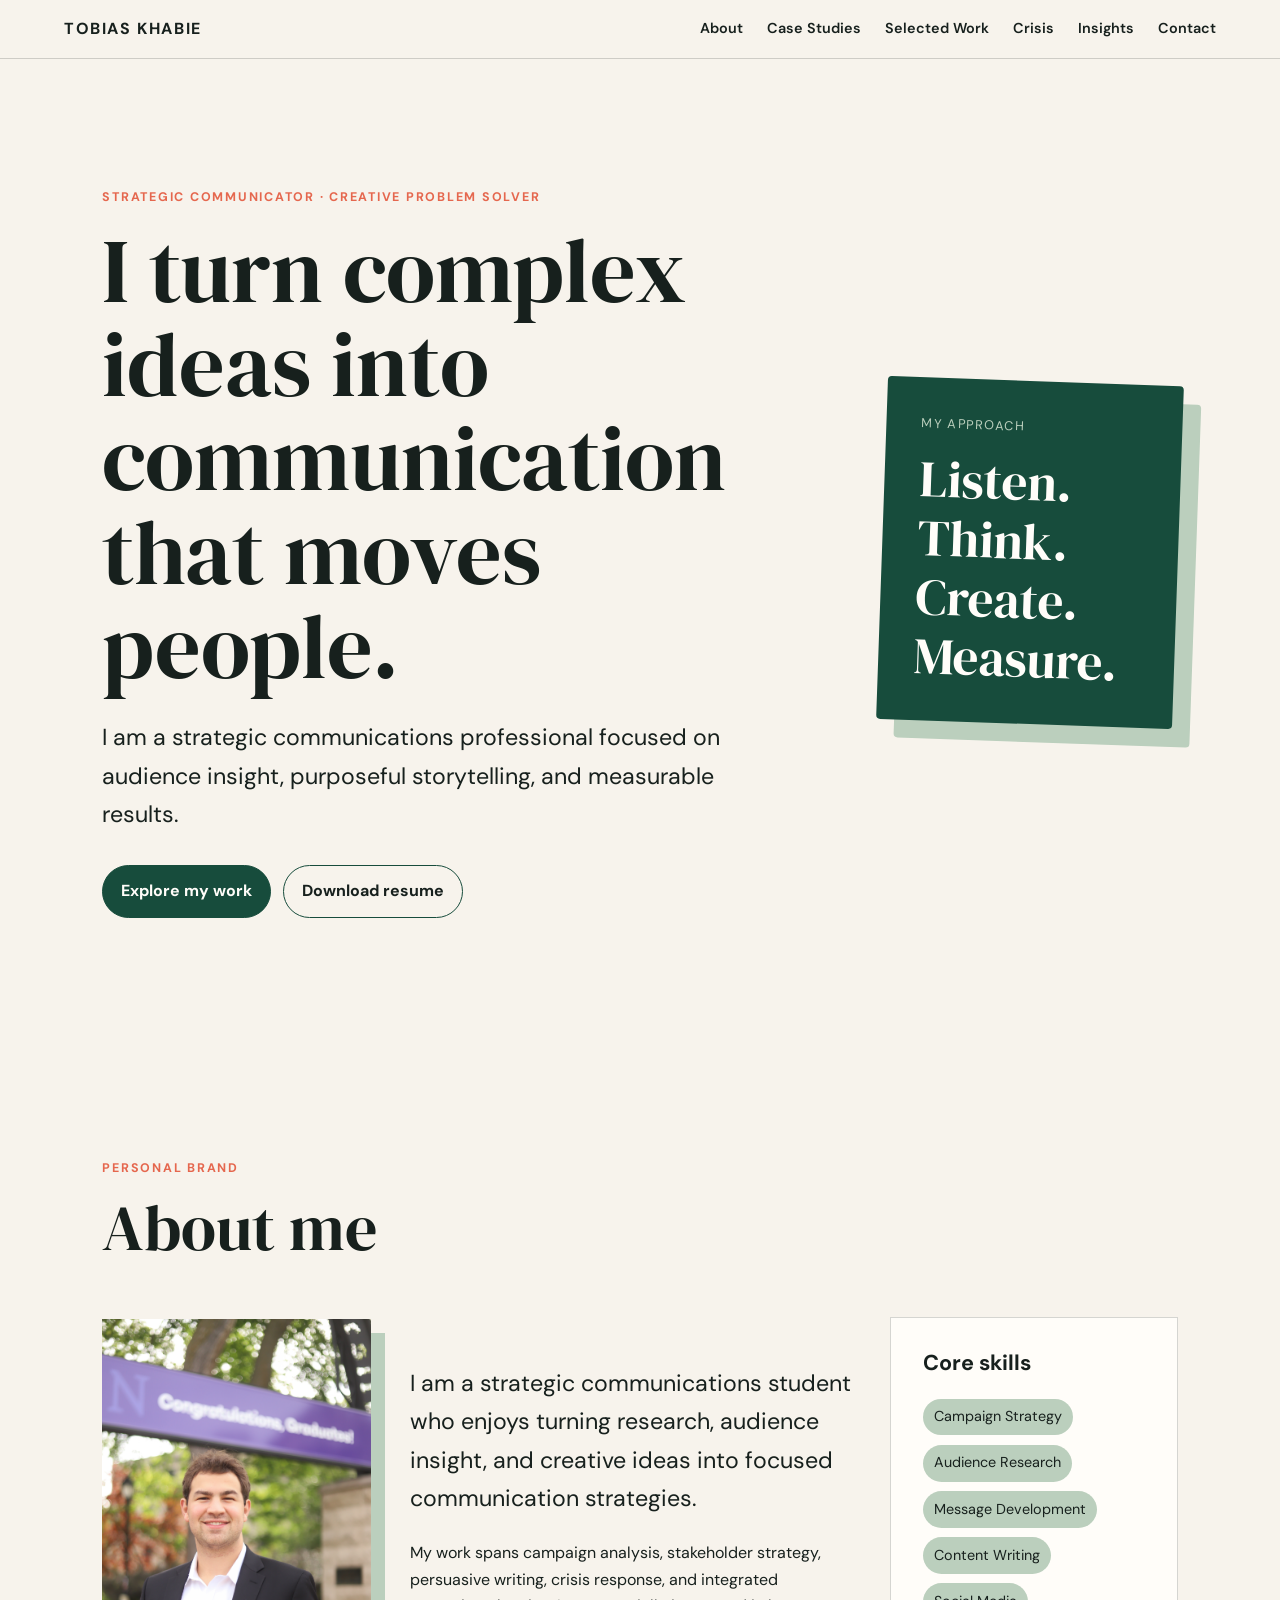
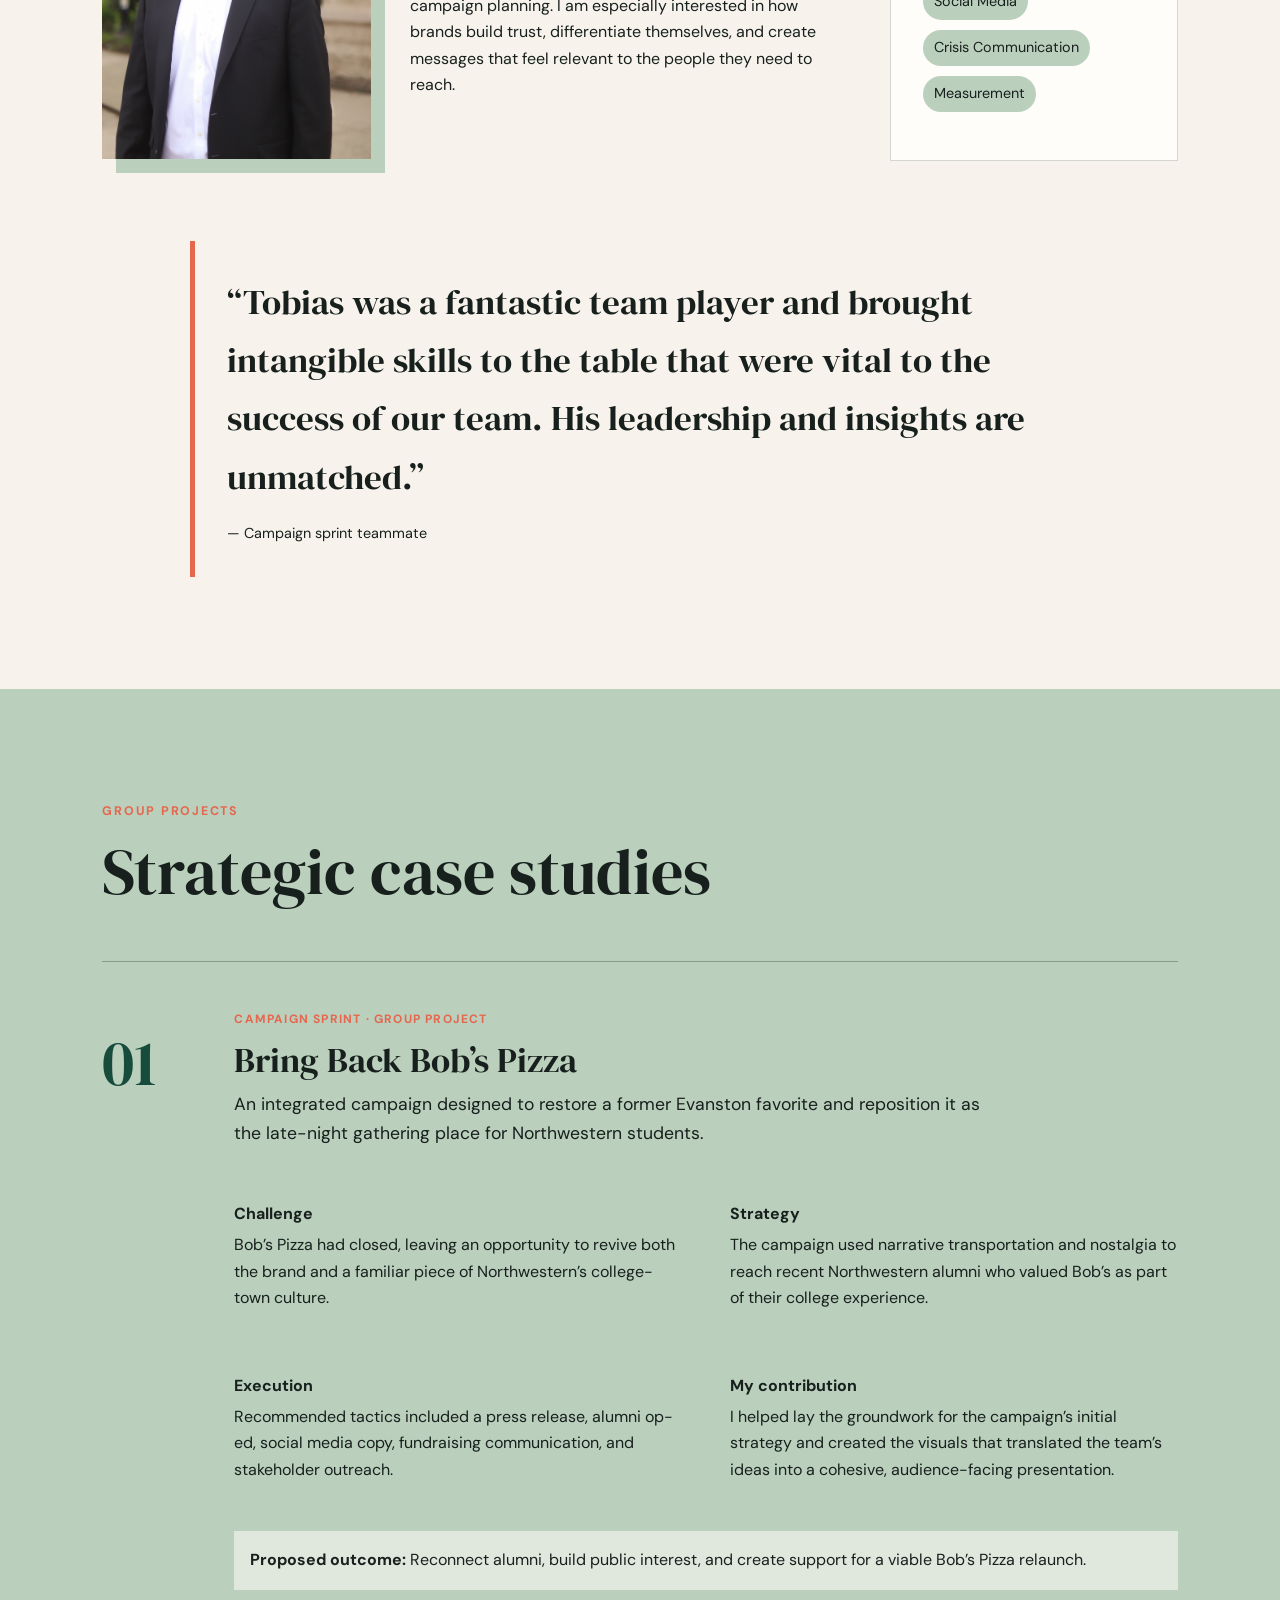
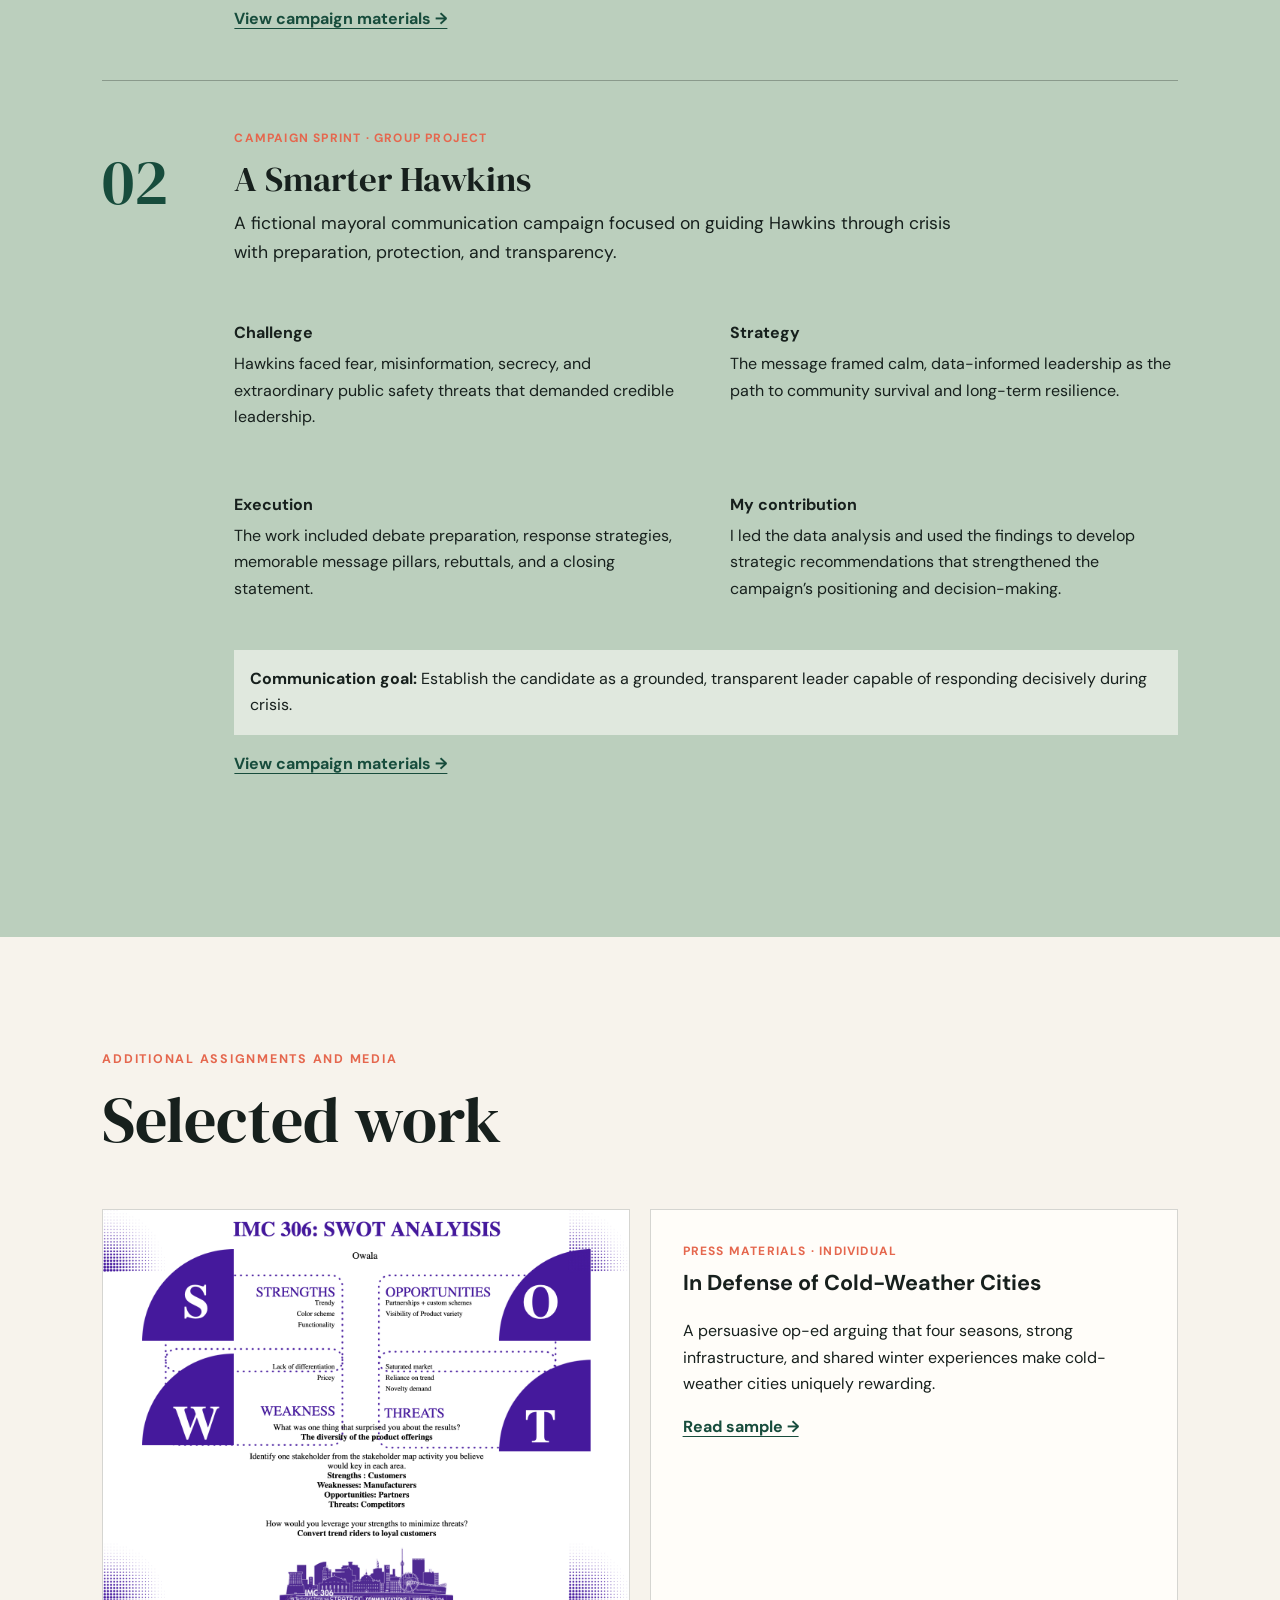
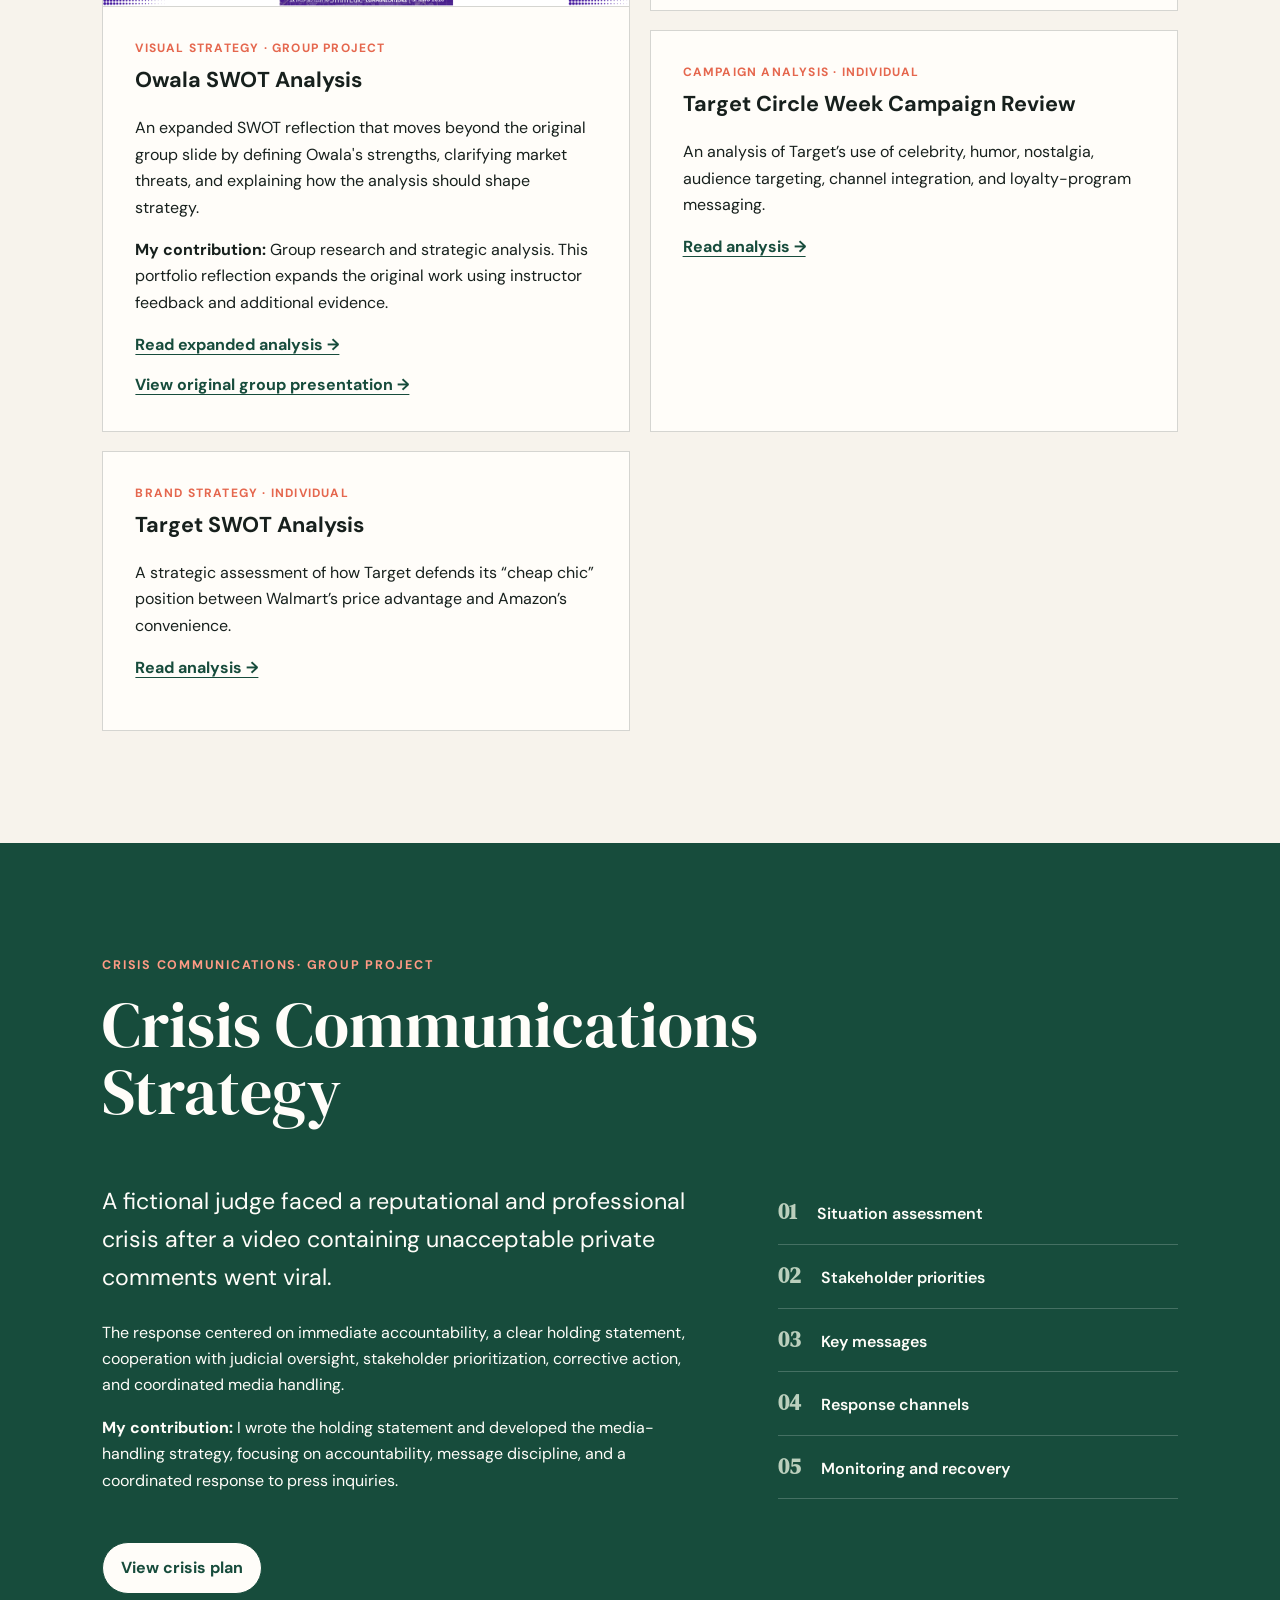
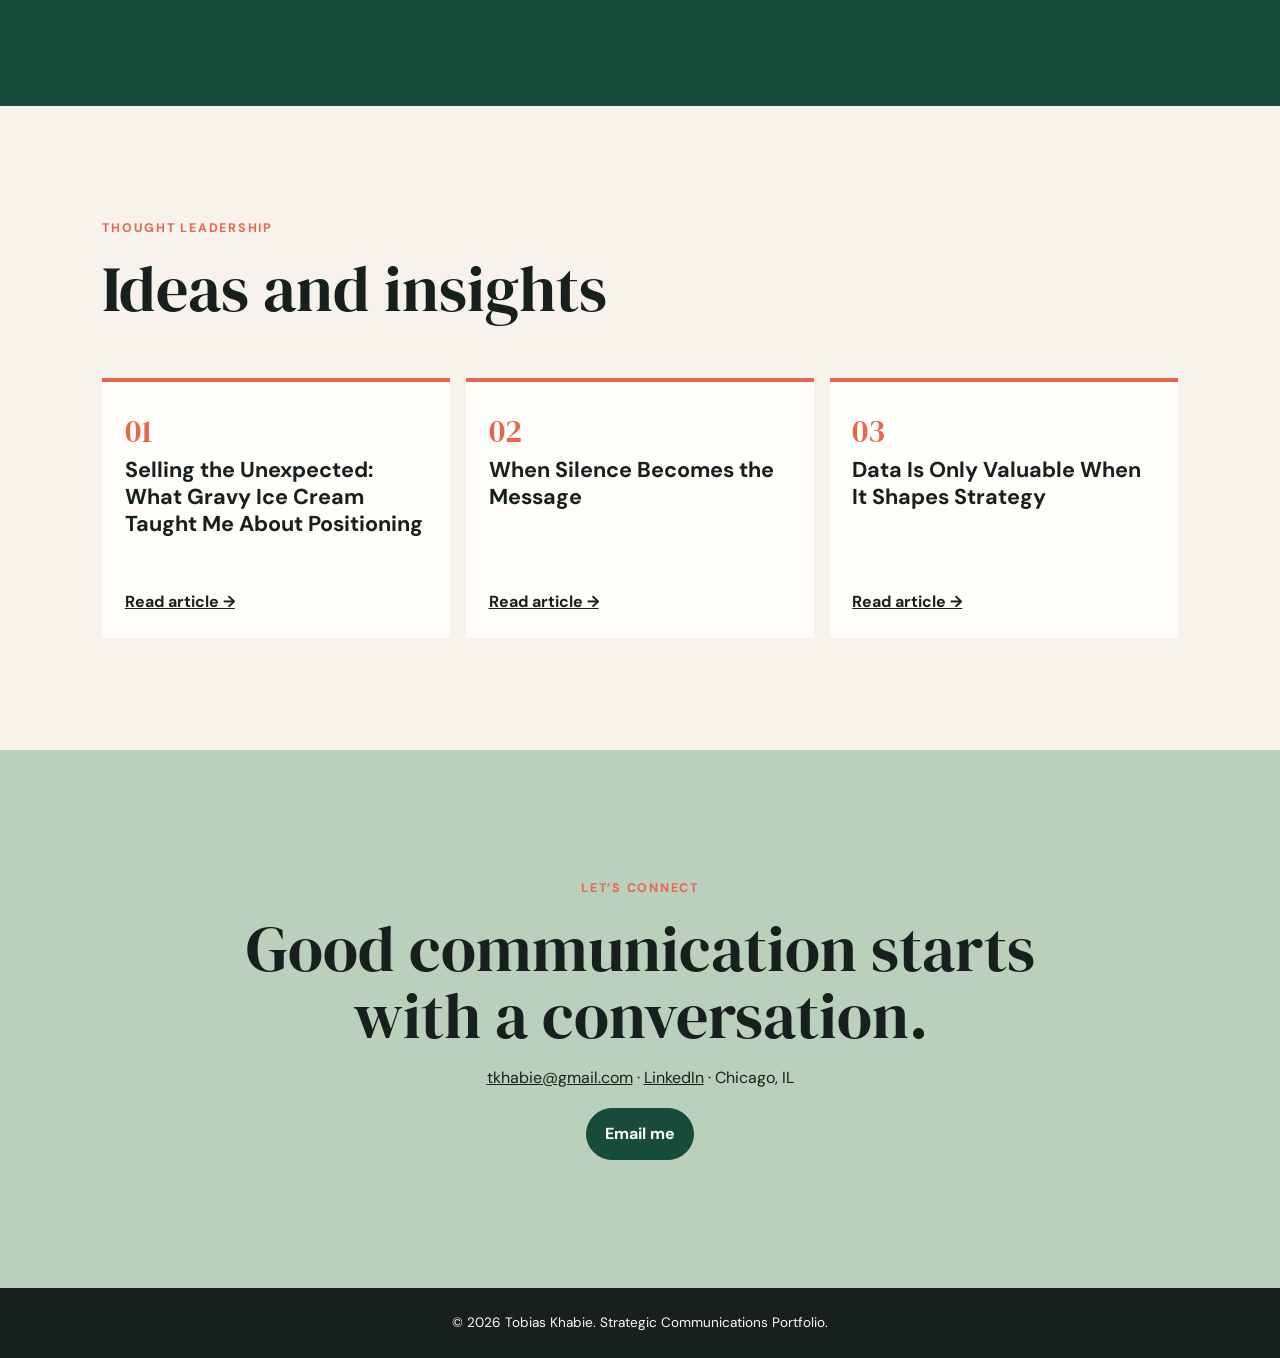
==== index.html @ 220dcc31 "Update index.html" ====
<!doctype html>
<html lang="en">
  <head>
    <meta charset="UTF-8" />
    <meta name="viewport" content="width=device-width, initial-scale=1.0" />
    <meta
      name="description"
      content="Strategic communications portfolio featuring campaign strategy, writing, digital content, and crisis communication work."
    />
    <title>Tobias Khabie | Strategic Communications Portfolio</title>
    <link rel="preconnect" href="https://fonts.googleapis.com" />
    <link rel="preconnect" href="https://fonts.gstatic.com" crossorigin />
    <link
      href="https://fonts.googleapis.com/css2?family=DM+Sans:wght@400;500;600;700&family=DM+Serif+Display&display=swap"
      rel="stylesheet"
    />
    <link rel="stylesheet" href="styles.css" />
    <script src="script.js" defer></script>
  </head>
  <body>
    <header class="site-header">
      <a class="brand" href="#home">TOBIAS KHABIE</a>
      <button class="menu-button" type="button" aria-expanded="false" aria-controls="site-nav">
        Menu
      </button>
      <nav id="site-nav" aria-label="Main navigation">
        <a href="#about">About</a>
        <a href="#case-studies">Case Studies</a>
        <a href="#work">Selected Work</a>
        <a href="#crisis">Crisis</a>
        <a href="#blog">Insights</a>
        <a href="#contact">Contact</a>
      </nav>
    </header>

    <main>
      <section class="hero" id="home">
        <div class="hero-copy">
          <p class="eyebrow">Strategic communicator · Creative problem solver</p>
          <h1>I turn complex ideas into communication that moves people.</h1>
          <p class="hero-intro">
            I am a strategic communications professional focused on audience insight,
            purposeful storytelling, and measurable results.
          </p>
          <div class="button-row">
            <a class="button primary" href="#case-studies">Explore my work</a>
            <a class="button secondary" href="assets/tobias-khabie-resume.pdf" download>Download resume</a>
          </div>
        </div>
        <aside class="hero-card">
          <span>My approach</span>
          <strong>Listen.</strong>
          <strong>Think.</strong>
          <strong>Create.</strong>
          <strong>Measure.</strong>
        </aside>
      </section>

      <section class="section" id="about">
        <div class="section-heading">
          <p class="eyebrow">Personal brand</p>
          <h2>About me</h2>
        </div>
        <div class="about-grid">
          <figure class="headshot-frame">
            <img
              src="assets/tobias-khabie-headshot.jpg"
              alt="Tobias Khabie standing outside Northwestern University's School of Communication"
            />
          </figure>
          <div>
            <p class="lead">
              I am a strategic communications student who enjoys turning research,
              audience insight, and creative ideas into focused communication strategies.
            </p>
            <p>
              My work spans campaign analysis, stakeholder strategy, persuasive writing,
              crisis response, and integrated campaign planning. I am especially interested
              in how brands build trust, differentiate themselves, and create messages that
              feel relevant to the people they need to reach.
            </p>
          </div>
          <div class="skills-panel">
            <h3>Core skills</h3>
            <ul class="tag-list">
              <li>Campaign Strategy</li>
              <li>Audience Research</li>
              <li>Message Development</li>
              <li>Content Writing</li>
              <li>Social Media</li>
              <li>Crisis Communication</li>
              <li>Measurement</li>
            </ul>
          </div>
        </div>
        <blockquote>
          “Tobias was a fantastic team player and brought intangible skills to the
          table that were vital to the success of our team. His leadership and insights
          are unmatched.”
          <cite>— Campaign sprint teammate</cite>
        </blockquote>
      </section>

      <section class="section tinted" id="case-studies">
        <div class="section-heading">
          <p class="eyebrow">Group projects</p>
          <h2>Strategic case studies</h2>
        </div>

        <article class="case-study">
          <div class="case-number">01</div>
          <div class="case-content">
            <p class="project-type">Campaign Sprint · Group Project</p>
            <h3>Bring Back Bob’s Pizza</h3>
            <p class="case-summary">
              An integrated campaign designed to restore a former Evanston favorite and
              reposition it as the late-night gathering place for Northwestern students.
            </p>
            <div class="case-details">
              <div>
                <h4>Challenge</h4>
                <p>
                  Bob’s Pizza had closed, leaving an opportunity to revive both the brand
                  and a familiar piece of Northwestern’s college-town culture.
                </p>
              </div>
              <div>
                <h4>Strategy</h4>
                <p>
                  The campaign used narrative transportation and nostalgia to reach recent
                  Northwestern alumni who valued Bob’s as part of their college experience.
                </p>
              </div>
              <div>
                <h4>Execution</h4>
                <p>
                  Recommended tactics included a press release, alumni op-ed, social media
                  copy, fundraising communication, and stakeholder outreach.
                </p>
              </div>
              <div>
                <h4>My contribution</h4>
                <p>
                  I helped lay the groundwork for the campaign’s initial strategy and
                  created the visuals that translated the team’s ideas into a cohesive,
                  audience-facing presentation.
                </p>
              </div>
            </div>
            <p class="result">
              <strong>Proposed outcome:</strong> Reconnect alumni, build public interest,
              and create support for a viable Bob’s Pizza relaunch.
            </p>
            <a
              class="text-link"
              href="https://docs.google.com/document/d/1nJ1OJMXZrH3ee_PIRa-mO3sj7bLplaxVaOzxPNfF1zM/edit?tab=t.v55f44fdj8ny"
              target="_blank"
              rel="noreferrer"
            >View campaign materials →</a>
          </div>
        </article>

        <article class="case-study">
          <div class="case-number">02</div>
          <div class="case-content">
            <p class="project-type">Campaign Sprint · Group Project</p>
            <h3>A Smarter Hawkins</h3>
            <p class="case-summary">
              A fictional mayoral communication campaign focused on guiding Hawkins through
              crisis with preparation, protection, and transparency.
            </p>
            <div class="case-details">
              <div>
                <h4>Challenge</h4>
                <p>
                  Hawkins faced fear, misinformation, secrecy, and extraordinary public
                  safety threats that demanded credible leadership.
                </p>
              </div>
              <div>
                <h4>Strategy</h4>
                <p>
                  The message framed calm, data-informed leadership as the path to community
                  survival and long-term resilience.
                </p>
              </div>
              <div>
                <h4>Execution</h4>
                <p>
                  The work included debate preparation, response strategies, memorable
                  message pillars, rebuttals, and a closing statement.
                </p>
              </div>
              <div>
                <h4>My contribution</h4>
                <p>
                  I led the data analysis and used the findings to develop strategic
                  recommendations that strengthened the campaign’s positioning and
                  decision-making.
                </p>
              </div>
            </div>
            <p class="result">
              <strong>Communication goal:</strong> Establish the candidate as a grounded,
              transparent leader capable of responding decisively during crisis.
            </p>
            <a
              class="text-link"
              href="https://docs.google.com/document/d/1nJ1OJMXZrH3ee_PIRa-mO3sj7bLplaxVaOzxPNfF1zM/edit?tab=t.gznqoky49chk"
              target="_blank"
              rel="noreferrer"
            >View campaign materials →</a>
          </div>
        </article>
      </section>

      <section class="section" id="work">
        <div class="section-heading">
          <p class="eyebrow">Additional assignments and media</p>
          <h2>Selected work</h2>
        </div>
        <div class="work-grid">
          <article class="work-card featured">
            <img
              class="work-thumbnail"
              src="assets/owala-swot-thumbnail.png"
              alt="Owala SWOT analysis presentation"
            />
            <p class="project-type">Visual Strategy · Group Project</p>
            <h3>Owala SWOT Analysis</h3>
            <p>
              An expanded SWOT reflection that moves beyond the original group slide
              by defining Owala's strengths, clarifying market threats, and explaining
              how the analysis should shape strategy.
            </p>
            <p>
              <strong>My contribution:</strong> Group research and strategic analysis.
              This portfolio reflection expands the original work using instructor
              feedback and additional evidence.
            </p>
            <div class="link-stack">
              <a class="text-link" href="owala-swot-analysis.html">Read expanded analysis →</a>
              <a
                class="text-link"
                href="https://drive.google.com/file/d/1k1iUE9fhqlxBTCt_l2L6ACM_UmBl5rKR"
                target="_blank"
                rel="noreferrer"
              >View original group presentation →</a>
            </div>
          </article>
          <article class="work-card">
            <p class="project-type">Press Materials · Individual</p>
            <h3>In Defense of Cold-Weather Cities</h3>
            <p>
              A persuasive op-ed arguing that four seasons, strong infrastructure, and
              shared winter experiences make cold-weather cities uniquely rewarding.
            </p>
            <a
              class="text-link"
              href="https://docs.google.com/document/d/1_tsEVmQL2oZdmQvsihlC_3XQb2NaqNeYY2V38mHwoKg"
              target="_blank"
              rel="noreferrer"
            >Read sample →</a>
          </article>
          <article class="work-card">
            <p class="project-type">Campaign Analysis · Individual</p>
            <h3>Target Circle Week Campaign Review</h3>
            <p>
              An analysis of Target’s use of celebrity, humor, nostalgia, audience
              targeting, channel integration, and loyalty-program messaging.
            </p>
            <a
              class="text-link"
              href="https://drive.google.com/file/d/1GG03SQ9pDxmPl9JiYq9-AOBkxso2JFhP"
              target="_blank"
              rel="noreferrer"
            >Read analysis →</a>
          </article>
          <article class="work-card">
            <p class="project-type">Brand Strategy · Individual</p>
            <h3>Target SWOT Analysis</h3>
            <p>
              A strategic assessment of how Target defends its “cheap chic” position
              between Walmart’s price advantage and Amazon’s convenience.
            </p>
            <a
              class="text-link"
              href="https://docs.google.com/document/d/116eTCclxVBXUDWlA-vKalaASDbOURfObb7DlxupZi_g"
              target="_blank"
              rel="noreferrer"
            >Read analysis →</a>
          </article>
        </div>
      </section>

      <section class="section dark" id="crisis">
        <div class="section-heading">
          <p class="eyebrow">Crisis Communications· Group Project</p>
          <h2>Crisis Communications Strategy</h2>
        </div>
        <div class="crisis-grid">
          <div>
            <p class="lead">
              A fictional judge faced a reputational and professional crisis after a video
              containing unacceptable private comments went viral.
            </p>
            <p>
              The response centered on immediate accountability, a clear holding statement,
              cooperation with judicial oversight, stakeholder prioritization, corrective
              action, and coordinated media handling.
            </p>
            <p>
              <strong>My contribution:</strong> I wrote the holding statement and
              developed the media-handling strategy, focusing on accountability,
              message discipline, and a coordinated response to press inquiries.
            </p>
          </div>
          <ol>
            <li><span>01</span> Situation assessment</li>
            <li><span>02</span> Stakeholder priorities</li>
            <li><span>03</span> Key messages</li>
            <li><span>04</span> Response channels</li>
            <li><span>05</span> Monitoring and recovery</li>
          </ol>
        </div>
        <a
          class="button light"
          href="https://docs.google.com/document/d/1nJ1OJMXZrH3ee_PIRa-mO3sj7bLplaxVaOzxPNfF1zM/edit?tab=t.0"
          target="_blank"
          rel="noreferrer"
        >View crisis plan</a>
      </section>

      <section class="section" id="blog">
        <div class="section-heading">
          <p class="eyebrow">Thought leadership</p>
          <h2>Ideas and insights</h2>
        </div>
        <div class="blog-grid">
          <article>
            <span>01</span>
            <h3>Selling the Unexpected: What Gravy Ice Cream Taught Me About Positioning</h3>
            <a href="unconventional-products.html">Read article →</a>
          </article>
          <article>
            <span>02</span>
            <h3>When Silence Becomes the Message</h3>
            <a href="canvas-crisis-communication.html">Read article →</a>
          </article>
          <article>
            <span>03</span>
            <h3>Data Is Only Valuable When It Shapes Strategy</h3>
            <a href="data-shapes-strategy.html">Read article →</a>
          </article>
        </div>
      </section>

      <section class="contact" id="contact">
        <p class="eyebrow">Let’s connect</p>
        <h2>Good communication starts with a conversation.</h2>
        <p>
          <a href="mailto:tkhabie@gmail.com">tkhabie@gmail.com</a> ·
          <a
            href="https://www.linkedin.com/in/tobias-khabie/"
            target="_blank"
            rel="noreferrer"
          >LinkedIn</a> · Chicago, IL
        </p>
        <a class="button primary" href="mailto:tkhabie@gmail.com">Email me</a>
      </section>
    </main>

    <footer>
      <p>© <span id="year"></span> Tobias Khabie. Strategic Communications Portfolio.</p>
    </footer>
  </body>
</html>
---- styles.css ----
:root {
  --ink: #17201d;
  --paper: #f7f3ec;
  --white: #fffdf9;
  --sage: #bbcfbd;
  --green: #174c3c;
  --coral: #e5674e;
  --line: rgba(23, 32, 29, 0.18);
  --serif: "DM Serif Display", Georgia, serif;
  --sans: "DM Sans", Arial, sans-serif;
}

* {
  box-sizing: border-box;
}

html {
  scroll-behavior: smooth;
}

body {
  margin: 0;
  color: var(--ink);
  background: var(--paper);
  font-family: var(--sans);
  line-height: 1.65;
}

a {
  color: inherit;
}

.site-header {
  position: sticky;
  z-index: 20;
  top: 0;
  display: flex;
  align-items: center;
  justify-content: space-between;
  padding: 1rem 5vw;
  border-bottom: 1px solid var(--line);
  background: rgba(247, 243, 236, 0.94);
  backdrop-filter: blur(12px);
}

.brand {
  font-weight: 700;
  letter-spacing: 0.1em;
  text-decoration: none;
}

nav {
  display: flex;
  gap: 1.5rem;
}

nav a {
  font-size: 0.9rem;
  font-weight: 600;
  text-decoration: none;
}

nav a:hover,
nav a:focus {
  color: var(--coral);
}

.menu-button {
  display: none;
}

.hero {
  min-height: 82vh;
  display: grid;
  grid-template-columns: minmax(0, 1.4fr) minmax(220px, 0.6fr);
  align-items: center;
  gap: 7vw;
  padding: 8rem 8vw;
}

.eyebrow {
  margin: 0 0 1rem;
  color: var(--coral);
  font-size: 0.78rem;
  font-weight: 700;
  letter-spacing: 0.14em;
  text-transform: uppercase;
}

h1,
h2,
h3,
p {
  margin-top: 0;
}

h1,
h2 {
  font-family: var(--serif);
  font-weight: 400;
  line-height: 1.05;
}

h1 {
  max-width: 900px;
  margin-bottom: 1.5rem;
  font-size: clamp(3.2rem, 7vw, 7rem);
}

h2 {
  margin-bottom: 1rem;
  font-size: clamp(2.6rem, 5vw, 5rem);
}

h3 {
  font-size: 1.35rem;
  line-height: 1.25;
}

.hero-intro,
.lead {
  max-width: 750px;
  font-size: clamp(1.15rem, 2vw, 1.45rem);
}

.button-row {
  display: flex;
  flex-wrap: wrap;
  gap: 0.8rem;
  margin-top: 2rem;
}

.button {
  display: inline-block;
  padding: 0.75rem 1.1rem;
  border: 1px solid var(--green);
  border-radius: 100px;
  font-weight: 700;
  text-decoration: none;
}

.button.primary {
  color: var(--white);
  background: var(--green);
}

.button.secondary:hover,
.button.light {
  color: var(--green);
  background: var(--white);
}

.hero-card {
  padding: 2.2rem;
  transform: rotate(2deg);
  border-radius: 0.25rem;
  color: var(--white);
  background: var(--green);
  box-shadow: 18px 18px 0 var(--sage);
}

.hero-card span,
.hero-card strong {
  display: block;
}

.hero-card span {
  margin-bottom: 1rem;
  color: var(--sage);
  font-size: 0.8rem;
  letter-spacing: 0.12em;
  text-transform: uppercase;
}

.hero-card strong {
  font-family: var(--serif);
  font-size: clamp(2rem, 4vw, 3.5rem);
  font-weight: 400;
  line-height: 1.15;
}

.section {
  padding: 7rem 8vw;
}

.section-heading {
  max-width: 760px;
  margin-bottom: 3.5rem;
}

.about-grid,
.crisis-grid {
  display: grid;
  grid-template-columns: 1.2fr 0.8fr;
  gap: 6vw;
}

.about-grid {
  grid-template-columns: minmax(220px, 0.7fr) minmax(0, 1.15fr) minmax(220px, 0.75fr);
  align-items: center;
  gap: 3vw;
}

.headshot-frame {
  height: 440px;
  margin: 0;
  overflow: hidden;
  box-shadow: 14px 14px 0 var(--sage);
}

.headshot-frame img {
  width: 100%;
  height: 100%;
  display: block;
  object-fit: cover;
  object-position: center 34%;
}

.skills-panel {
  padding: 2rem;
  border: 1px solid var(--line);
  background: var(--white);
}

.tag-list {
  display: flex;
  flex-wrap: wrap;
  gap: 0.6rem;
  padding: 0;
  list-style: none;
}

.tag-list li {
  padding: 0.4rem 0.7rem;
  border-radius: 100px;
  background: var(--sage);
  font-size: 0.9rem;
}

blockquote {
  max-width: 900px;
  margin: 5rem auto 0;
  padding: 2rem 0 2rem 2rem;
  border-left: 5px solid var(--coral);
  font-family: var(--serif);
  font-size: clamp(1.5rem, 3vw, 2.2rem);
}

blockquote cite {
  display: block;
  margin-top: 1rem;
  font-family: var(--sans);
  font-size: 0.9rem;
  font-style: normal;
}

.tinted {
  background: var(--sage);
}

.case-study {
  display: grid;
  grid-template-columns: 100px 1fr;
  gap: 2rem;
  padding: 3rem 0;
  border-top: 1px solid rgba(23, 32, 29, 0.3);
}

.case-number {
  color: var(--green);
  font-family: var(--serif);
  font-size: 4rem;
}

.project-type {
  margin-bottom: 0.5rem;
  color: var(--coral);
  font-size: 0.75rem;
  font-weight: 700;
  letter-spacing: 0.1em;
  text-transform: uppercase;
}

.case-content > h3 {
  margin-bottom: 0.5rem;
  font-family: var(--serif);
  font-size: 2.2rem;
  font-weight: 400;
}

.case-summary {
  max-width: 750px;
  font-size: 1.1rem;
}

.case-details {
  display: grid;
  grid-template-columns: repeat(2, 1fr);
  gap: 1.5rem 3rem;
  margin: 2rem 0;
}

.case-details h4 {
  margin-bottom: 0.3rem;
}

.result {
  padding: 1rem;
  background: rgba(255, 253, 249, 0.55);
}

.text-link {
  color: var(--green);
  font-weight: 700;
  text-underline-offset: 0.25rem;
}

.link-stack {
  display: flex;
  flex-wrap: wrap;
  gap: 0.85rem 1.2rem;
}

.work-grid {
  display: grid;
  grid-template-columns: repeat(2, 1fr);
  gap: 1.2rem;
}

.work-card {
  min-height: 280px;
  padding: 2rem;
  border: 1px solid var(--line);
  background: var(--white);
}

.work-card.featured {
  grid-row: span 2;
}

.work-thumbnail {
  width: calc(100% + 4rem);
  height: auto;
  display: block;
  margin: -2rem -2rem 2rem;
  border-bottom: 1px solid var(--line);
}

.dark {
  color: var(--white);
  background: var(--green);
}

.dark .eyebrow {
  color: #ff9b85;
}

.crisis-grid ol {
  margin: 0;
  padding: 0;
  list-style: none;
}

.crisis-grid li {
  padding: 0.8rem 0;
  border-bottom: 1px solid rgba(255, 255, 255, 0.2);
  font-weight: 600;
}

.crisis-grid li span {
  margin-right: 1rem;
  color: var(--sage);
  font-family: var(--serif);
  font-size: 1.4rem;
}

.dark .button {
  margin-top: 2rem;
}

.blog-grid {
  display: grid;
  grid-template-columns: repeat(3, 1fr);
  gap: 1rem;
}

.blog-grid article {
  min-height: 260px;
  display: flex;
  flex-direction: column;
  padding: 1.4rem;
  border-top: 4px solid var(--coral);
  background: var(--white);
}

.blog-grid article span {
  color: var(--coral);
  font-family: var(--serif);
  font-size: 2rem;
}

.blog-grid article a {
  margin-top: auto;
  font-weight: 700;
}

.contact {
  padding: 8rem 8vw;
  text-align: center;
  background: var(--sage);
}

.contact h2,
.contact p {
  max-width: 850px;
  margin-right: auto;
  margin-left: auto;
}

footer {
  padding: 1.5rem 8vw;
  color: var(--white);
  background: var(--ink);
  font-size: 0.85rem;
  text-align: center;
}

footer p {
  margin: 0;
}

.article {
  max-width: 980px;
  margin: 0 auto;
  padding: 7rem 8vw;
}

.article-header {
  padding-bottom: 3rem;
  border-bottom: 1px solid var(--line);
}

.article-header h1 {
  max-width: 940px;
  font-size: clamp(3rem, 7vw, 6.5rem);
}

.article-deck {
  max-width: 760px;
  font-size: clamp(1.2rem, 2vw, 1.55rem);
}

.article-meta {
  margin-top: 2rem;
  color: rgba(23, 32, 29, 0.65);
  font-size: 0.9rem;
  font-weight: 600;
}

.article-body {
  max-width: 760px;
  margin: 3rem auto 0;
}

.article-body p {
  margin-bottom: 1.5rem;
  font-size: 1.08rem;
}

.article-body h2 {
  margin: 3.5rem 0 1rem;
  font-family: var(--serif);
  font-size: clamp(2rem, 4vw, 3rem);
  font-weight: 400;
  line-height: 1.1;
}

.source-list {
  padding-left: 1.2rem;
}

.source-list li {
  margin-bottom: 0.7rem;
}

.source-list a {
  color: var(--green);
  font-weight: 700;
  text-underline-offset: 0.25rem;
}

.article-footer {
  max-width: 760px;
  margin: 4rem auto 0;
  padding-top: 2rem;
  border-top: 1px solid var(--line);
}

@media (max-width: 900px) {
  .hero,
  .about-grid,
  .crisis-grid {
    grid-template-columns: 1fr;
  }

  .headshot-frame {
    width: min(100%, 430px);
    height: 520px;
  }

  .hero {
    padding-top: 5rem;
  }

  .hero-card {
    max-width: 420px;
  }

  .blog-grid {
    grid-template-columns: repeat(2, 1fr);
  }

  nav {
    position: absolute;
    top: 100%;
    right: 0;
    left: 0;
    display: none;
    flex-direction: column;
    padding: 1.5rem 5vw;
    border-bottom: 1px solid var(--line);
    background: var(--paper);
  }

  nav.open {
    display: flex;
  }

  .menu-button {
    display: block;
    border: 0;
    background: transparent;
    font: inherit;
    font-weight: 700;
  }
}

@media (max-width: 620px) {
  .section,
  .hero,
  .contact {
    padding: 5rem 6vw;
  }

  .case-study,
  .case-details,
  .work-grid,
  .blog-grid {
    grid-template-columns: 1fr;
  }

  .case-study {
    gap: 0;
  }

  .case-number {
    font-size: 2.5rem;
  }

  .work-card.featured {
    grid-row: auto;
  }
}
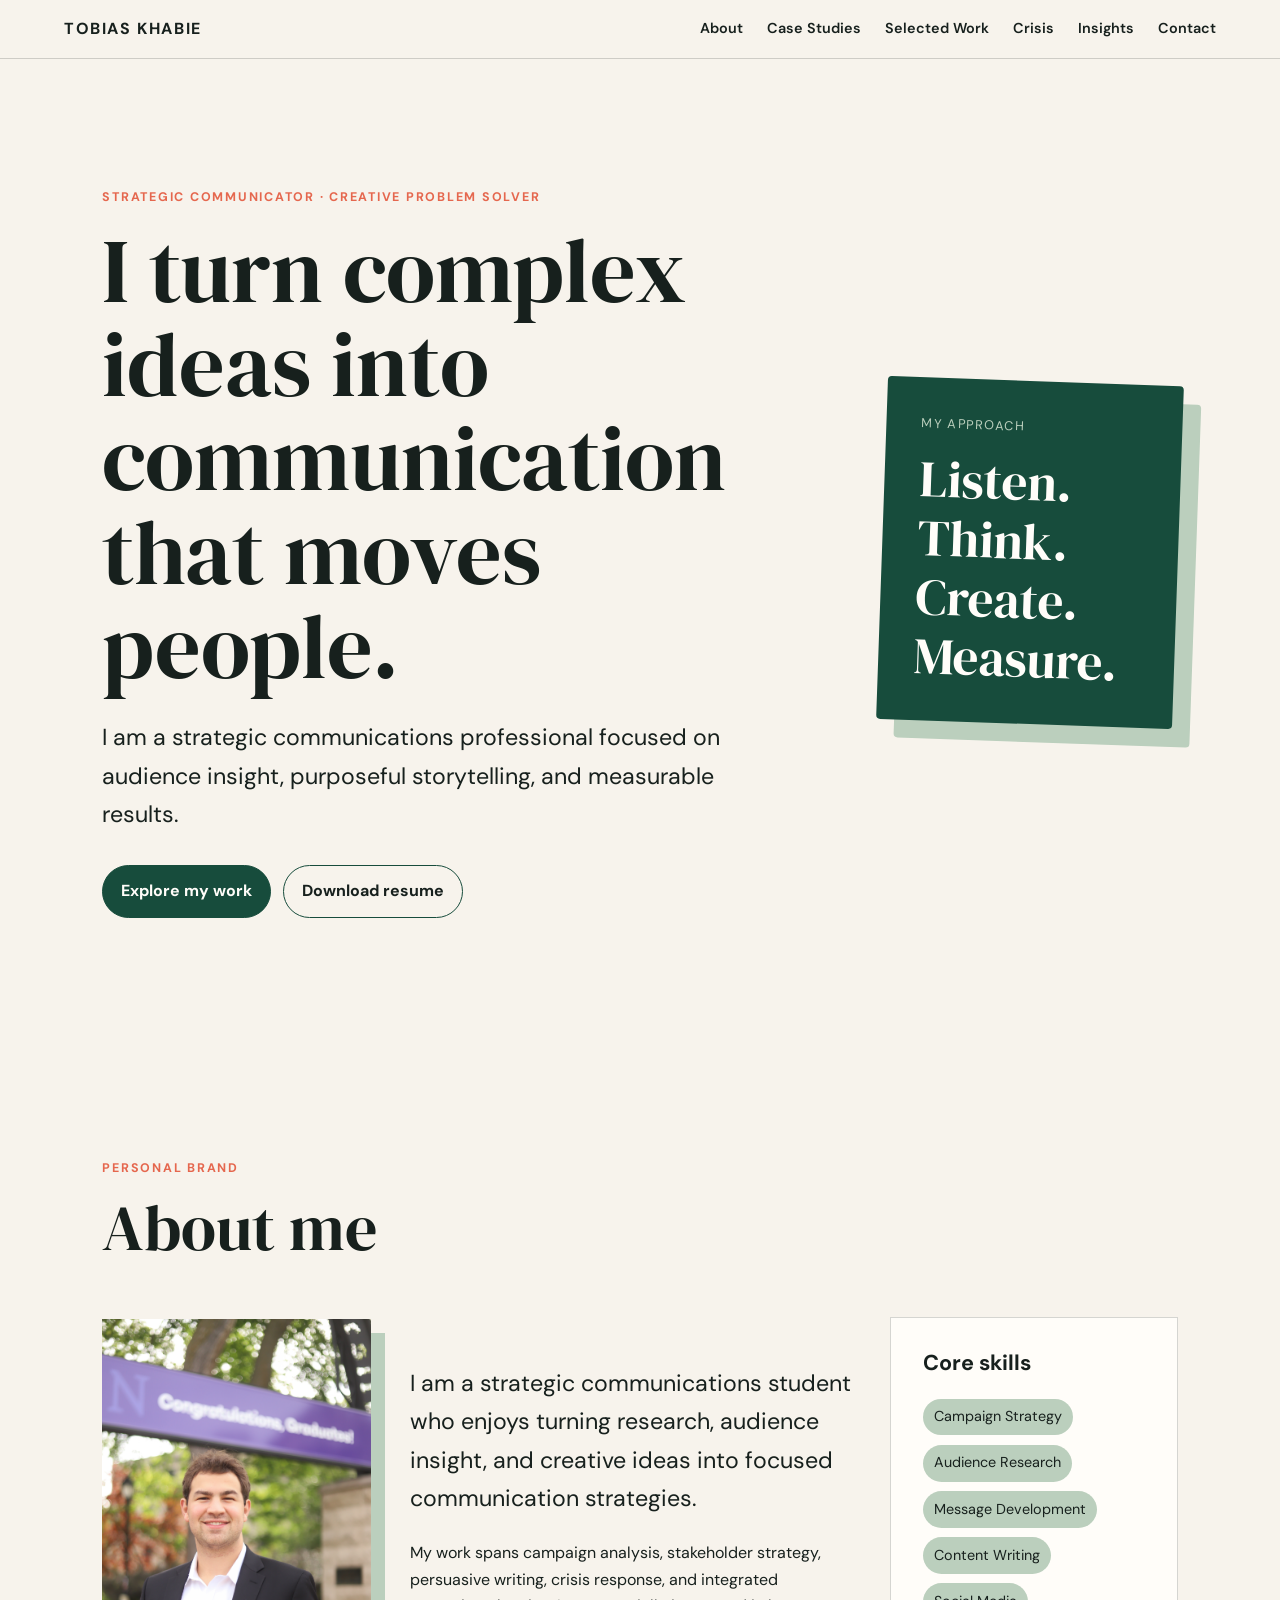
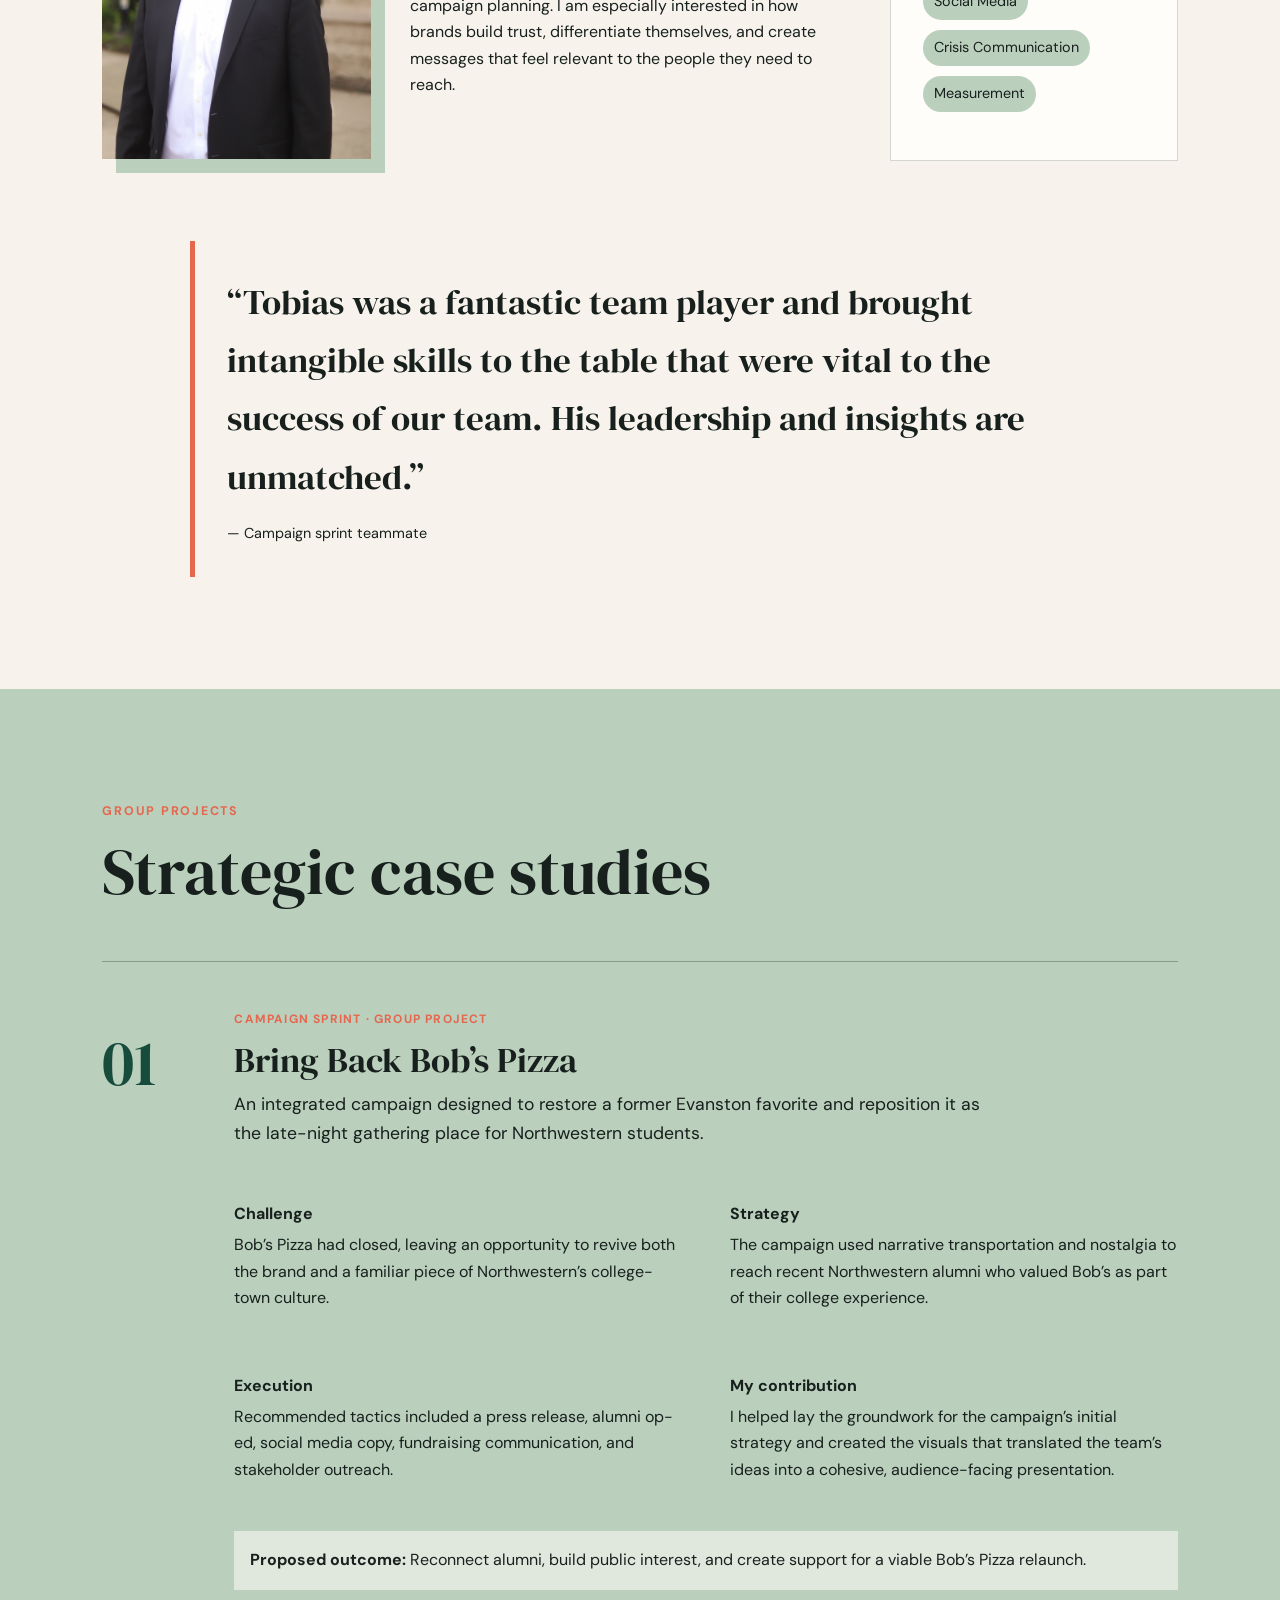
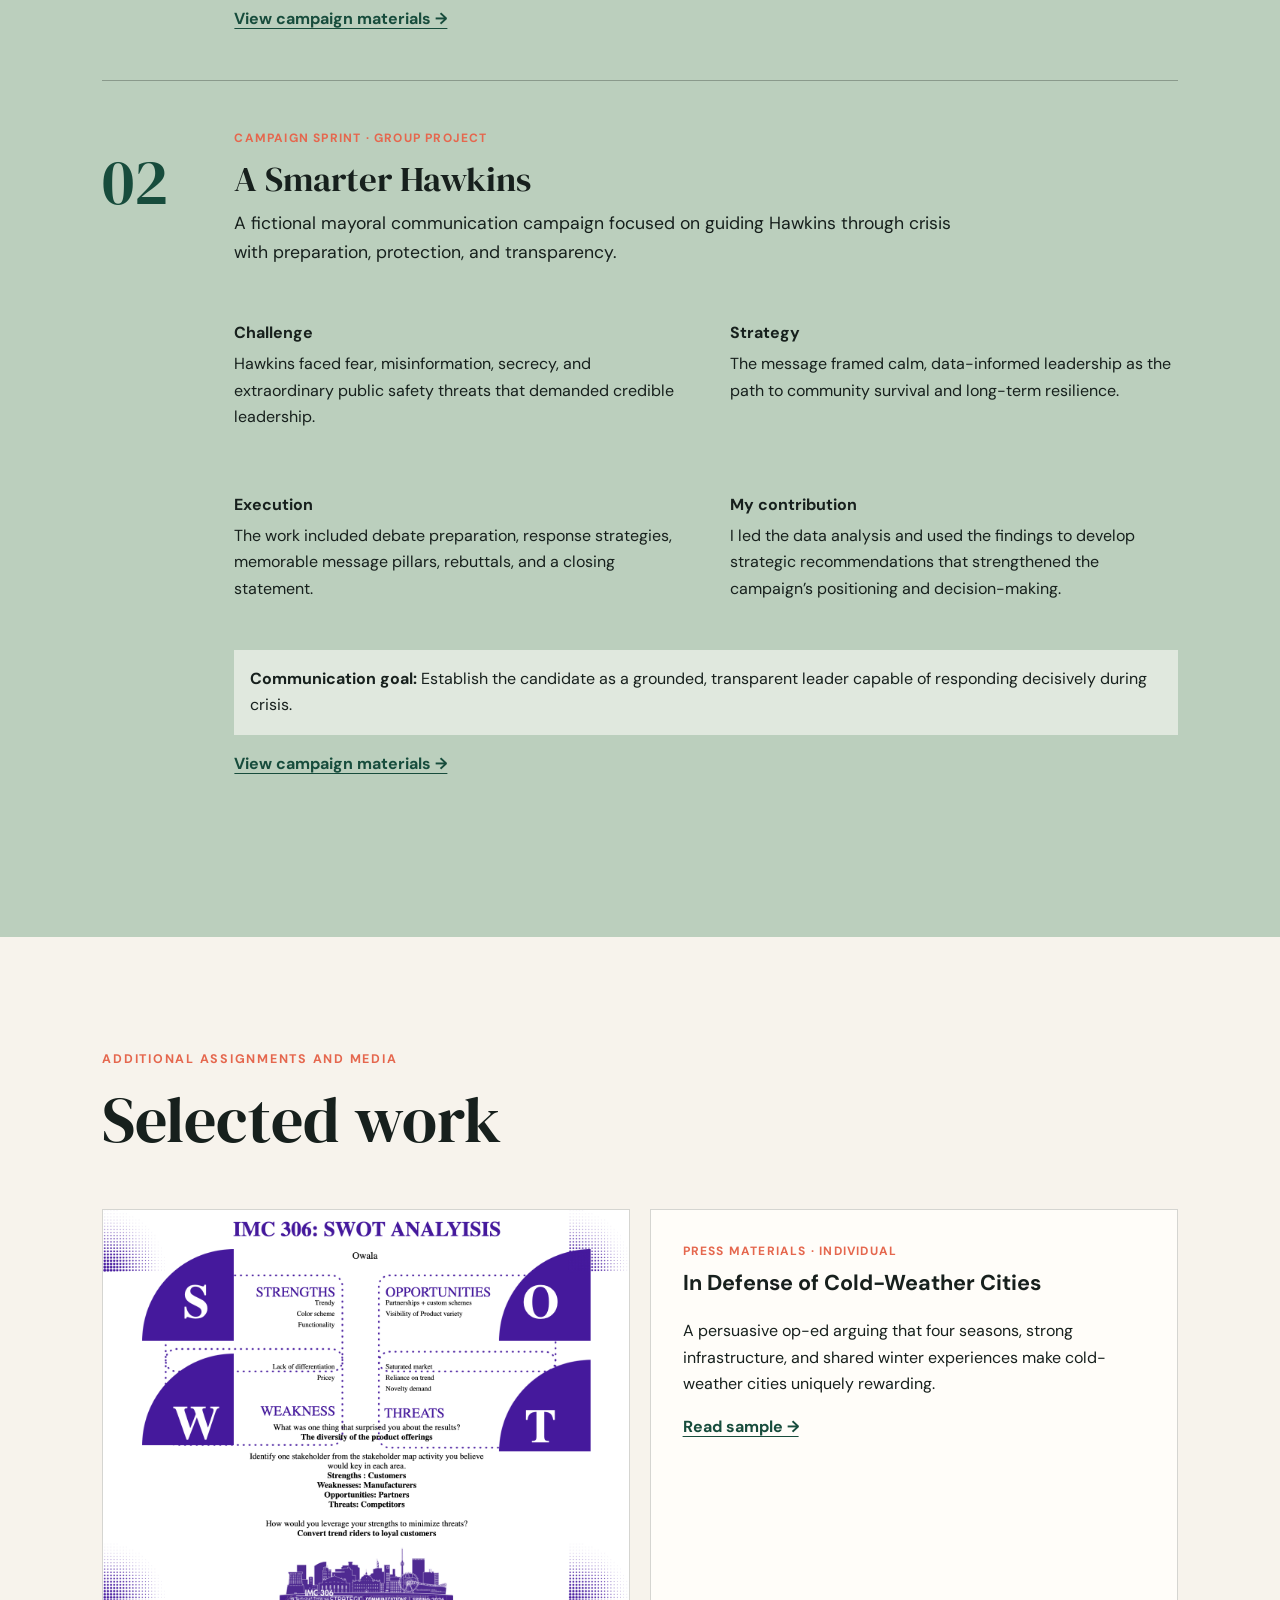
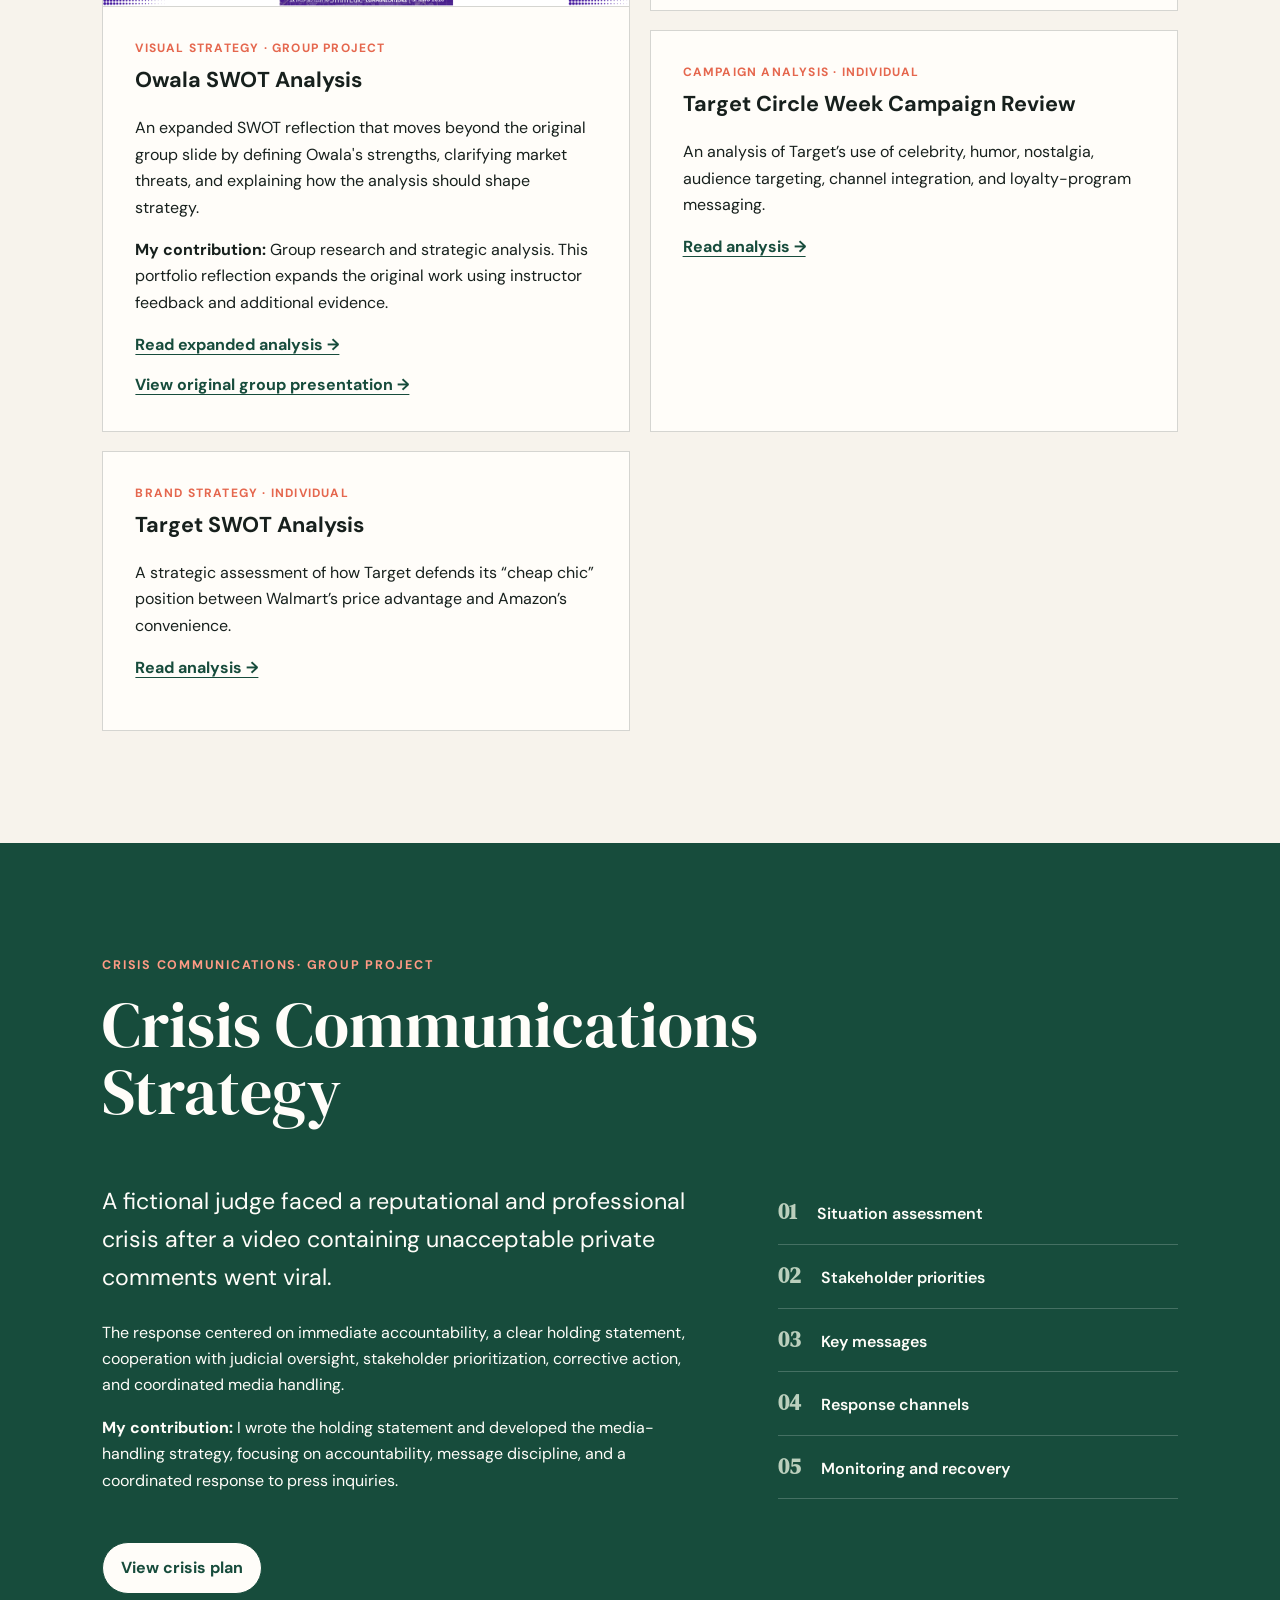
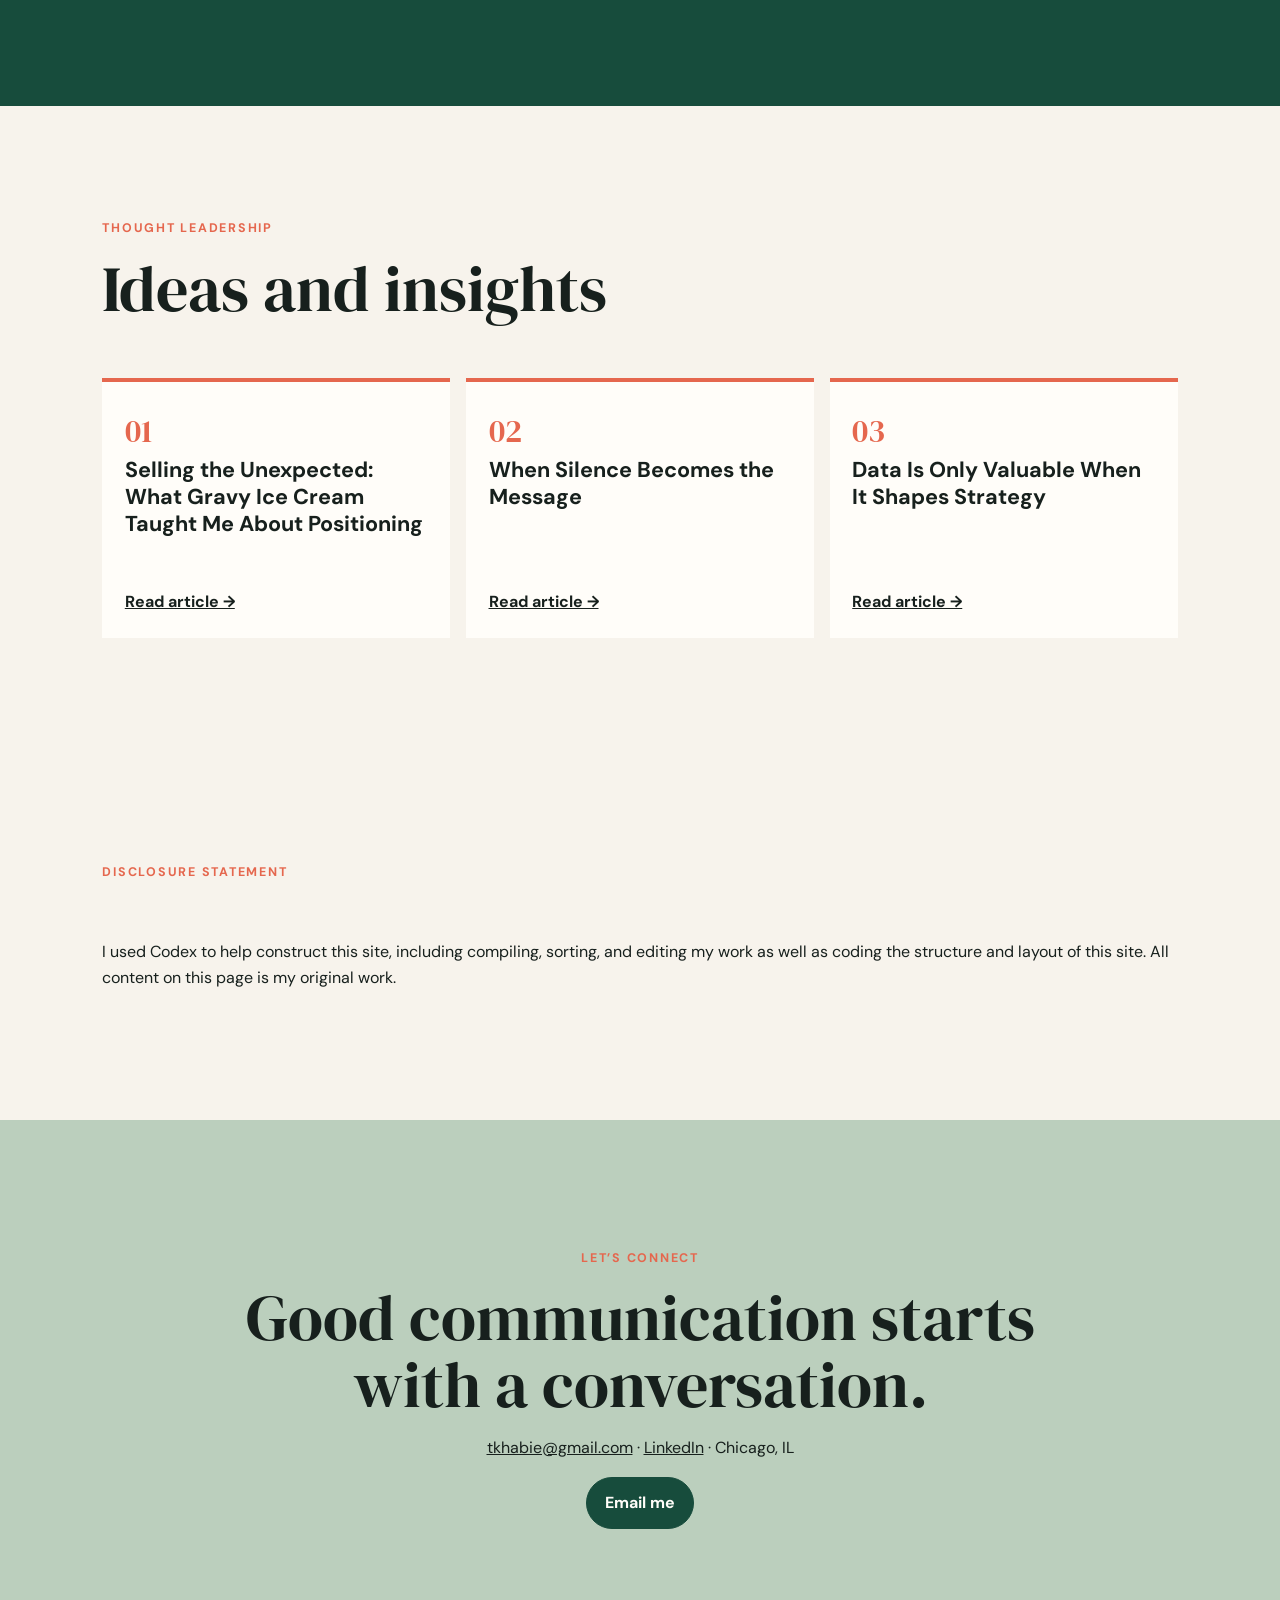
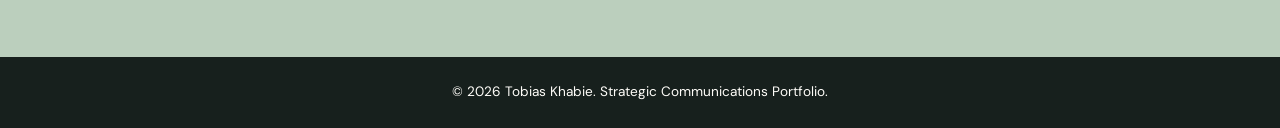
==== commit de32e138: "Update index.html" ====
--- a/index.html
+++ b/index.html
@@ -355,6 +355,14 @@
         </div>
       </section>
 
+        <section class="section" id="AI">
+        <div class="section-heading">
+          <p class="eyebrow">Disclosure Statement</p>
+        </div>
+         <p> I used Codex to help construct this site, including compiling, sorting, and editing my work 
+           as well as coding the structure and layout of this site. All content on this page is my original work.
+      </section>
+
       <section class="contact" id="contact">
         <p class="eyebrow">Let’s connect</p>
         <h2>Good communication starts with a conversation.</h2>
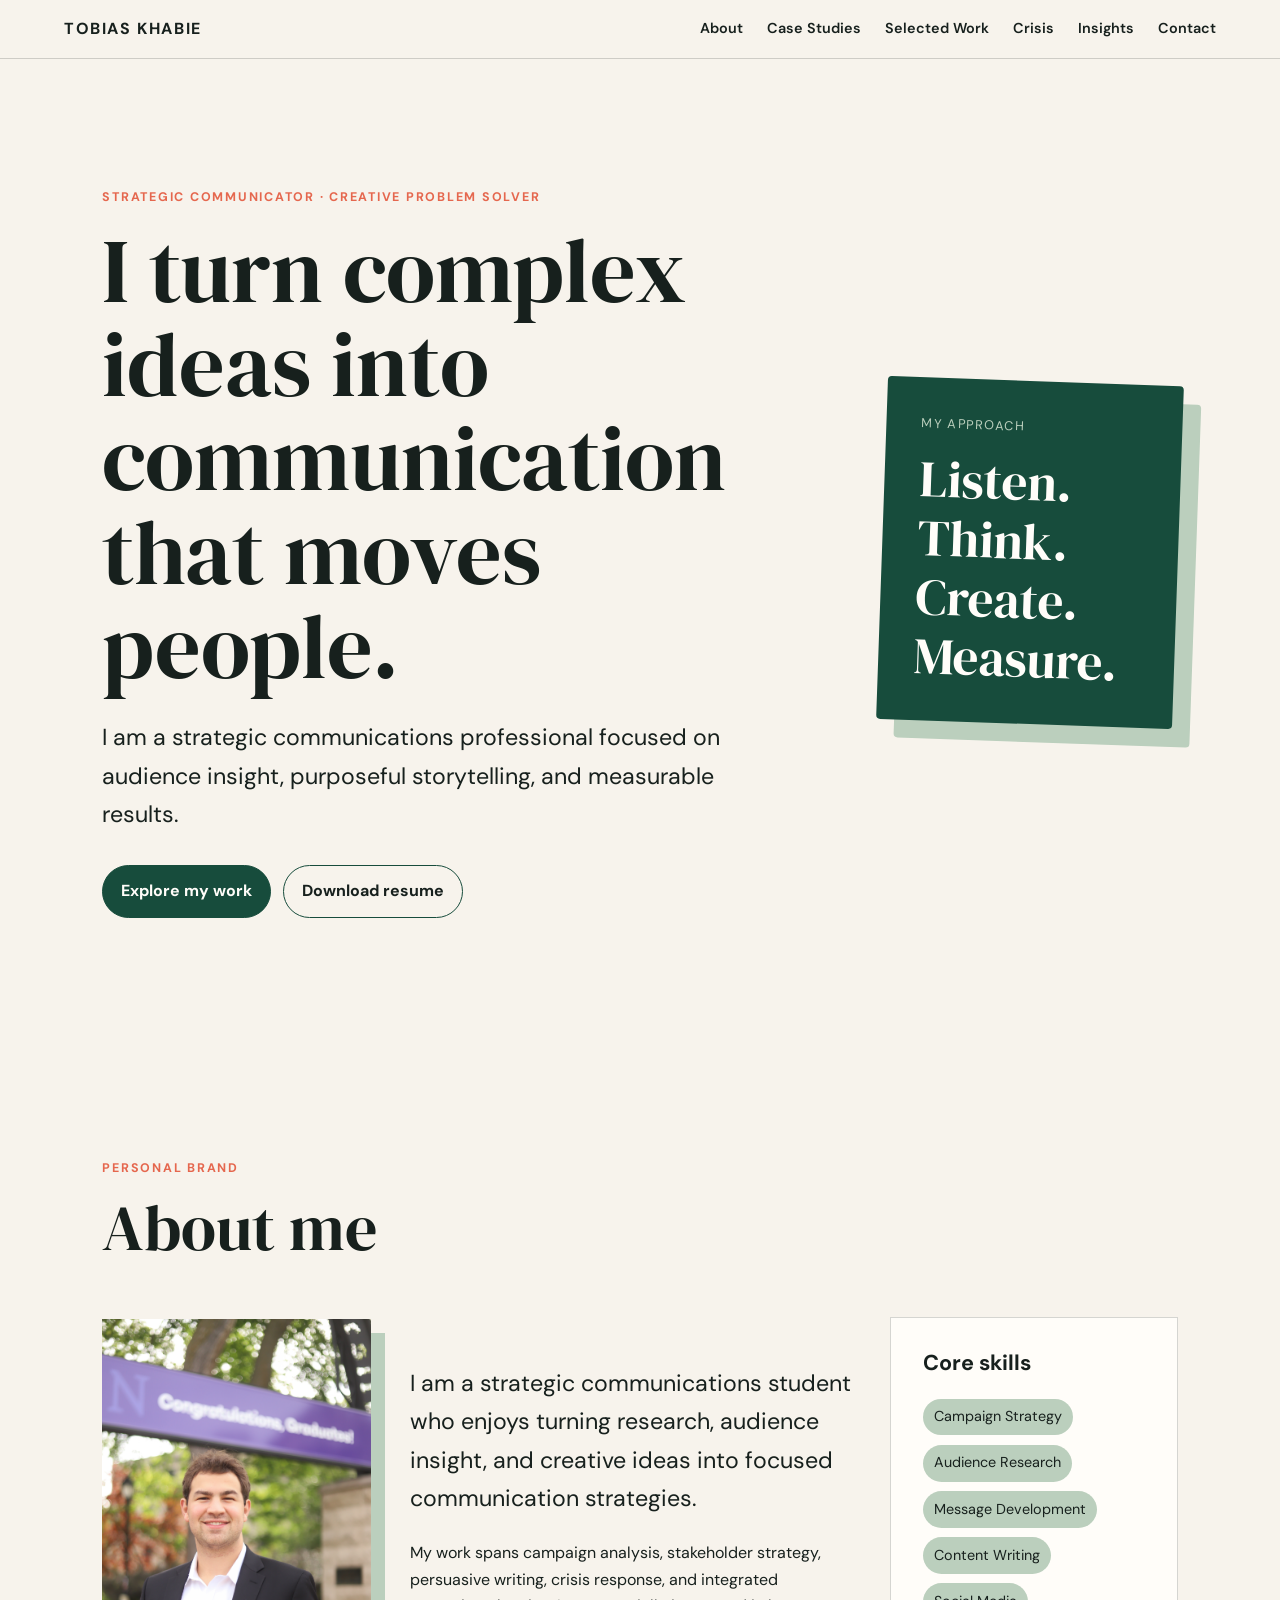
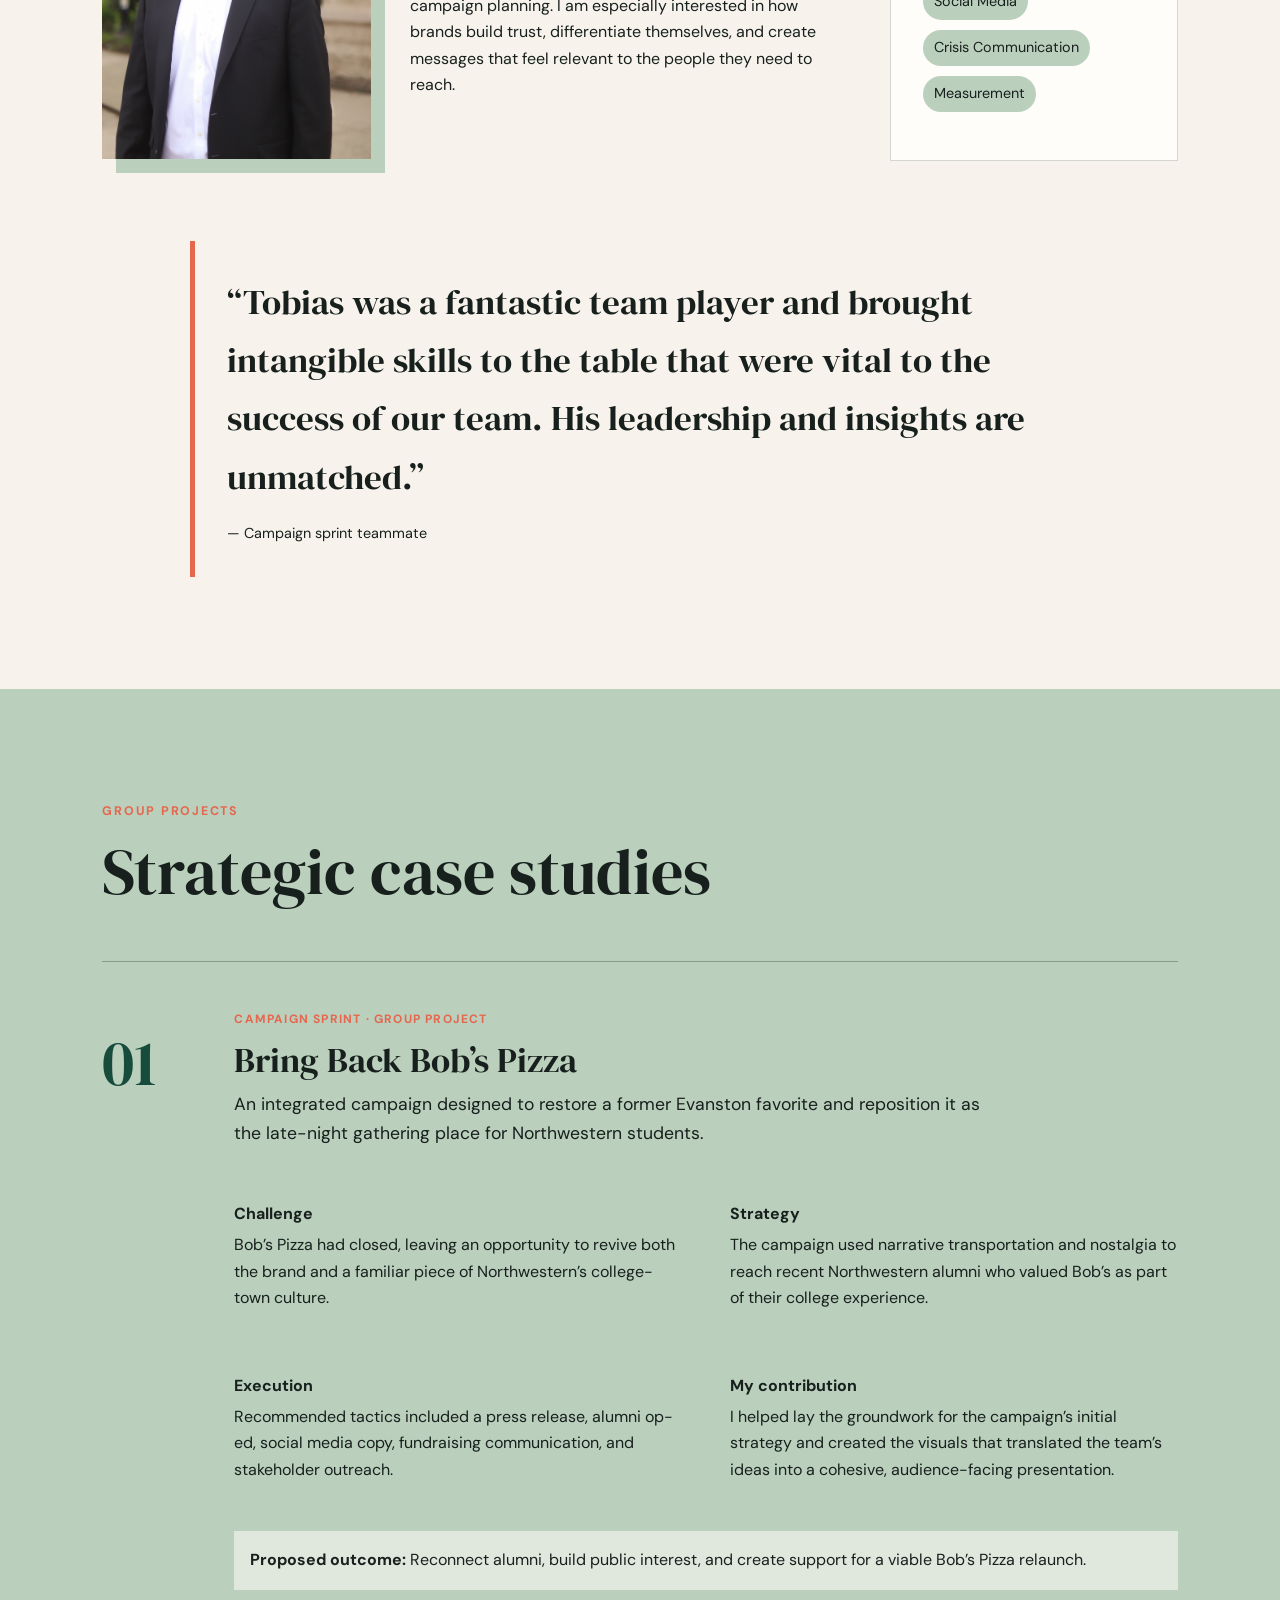
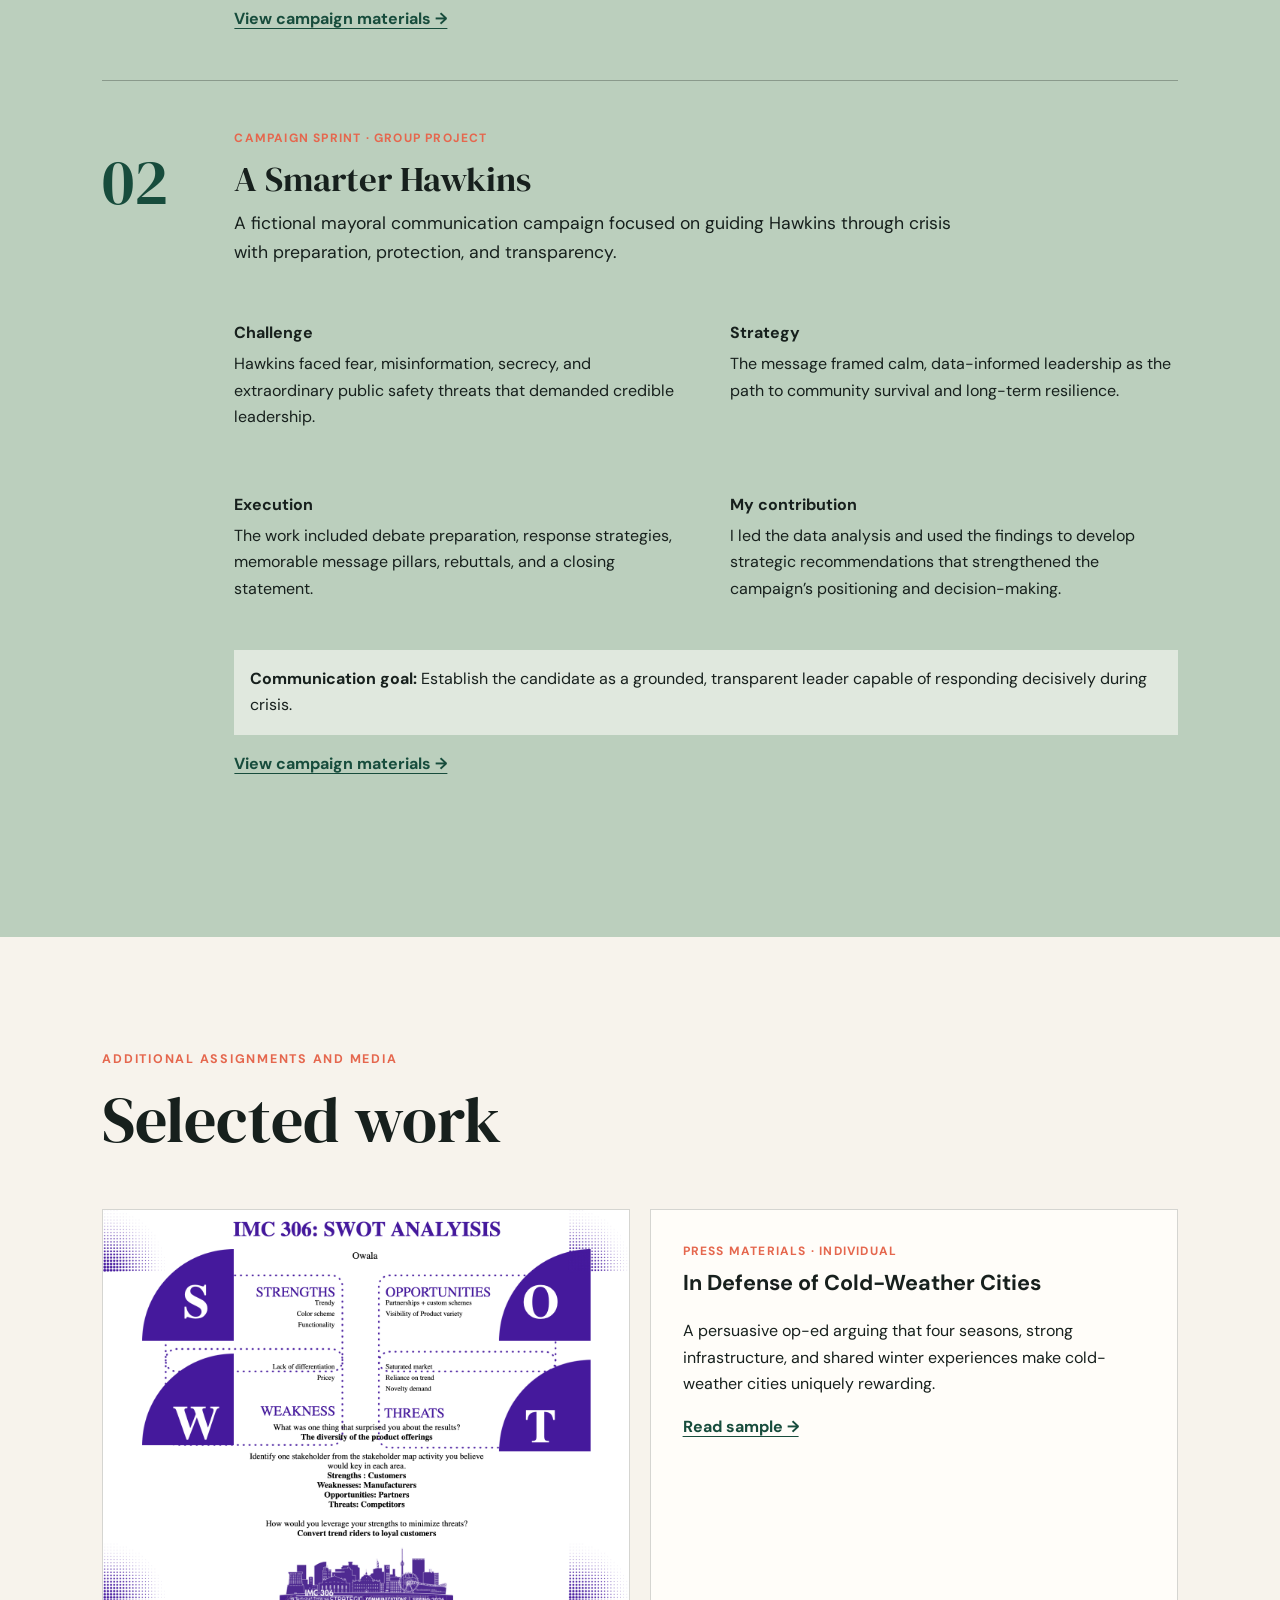
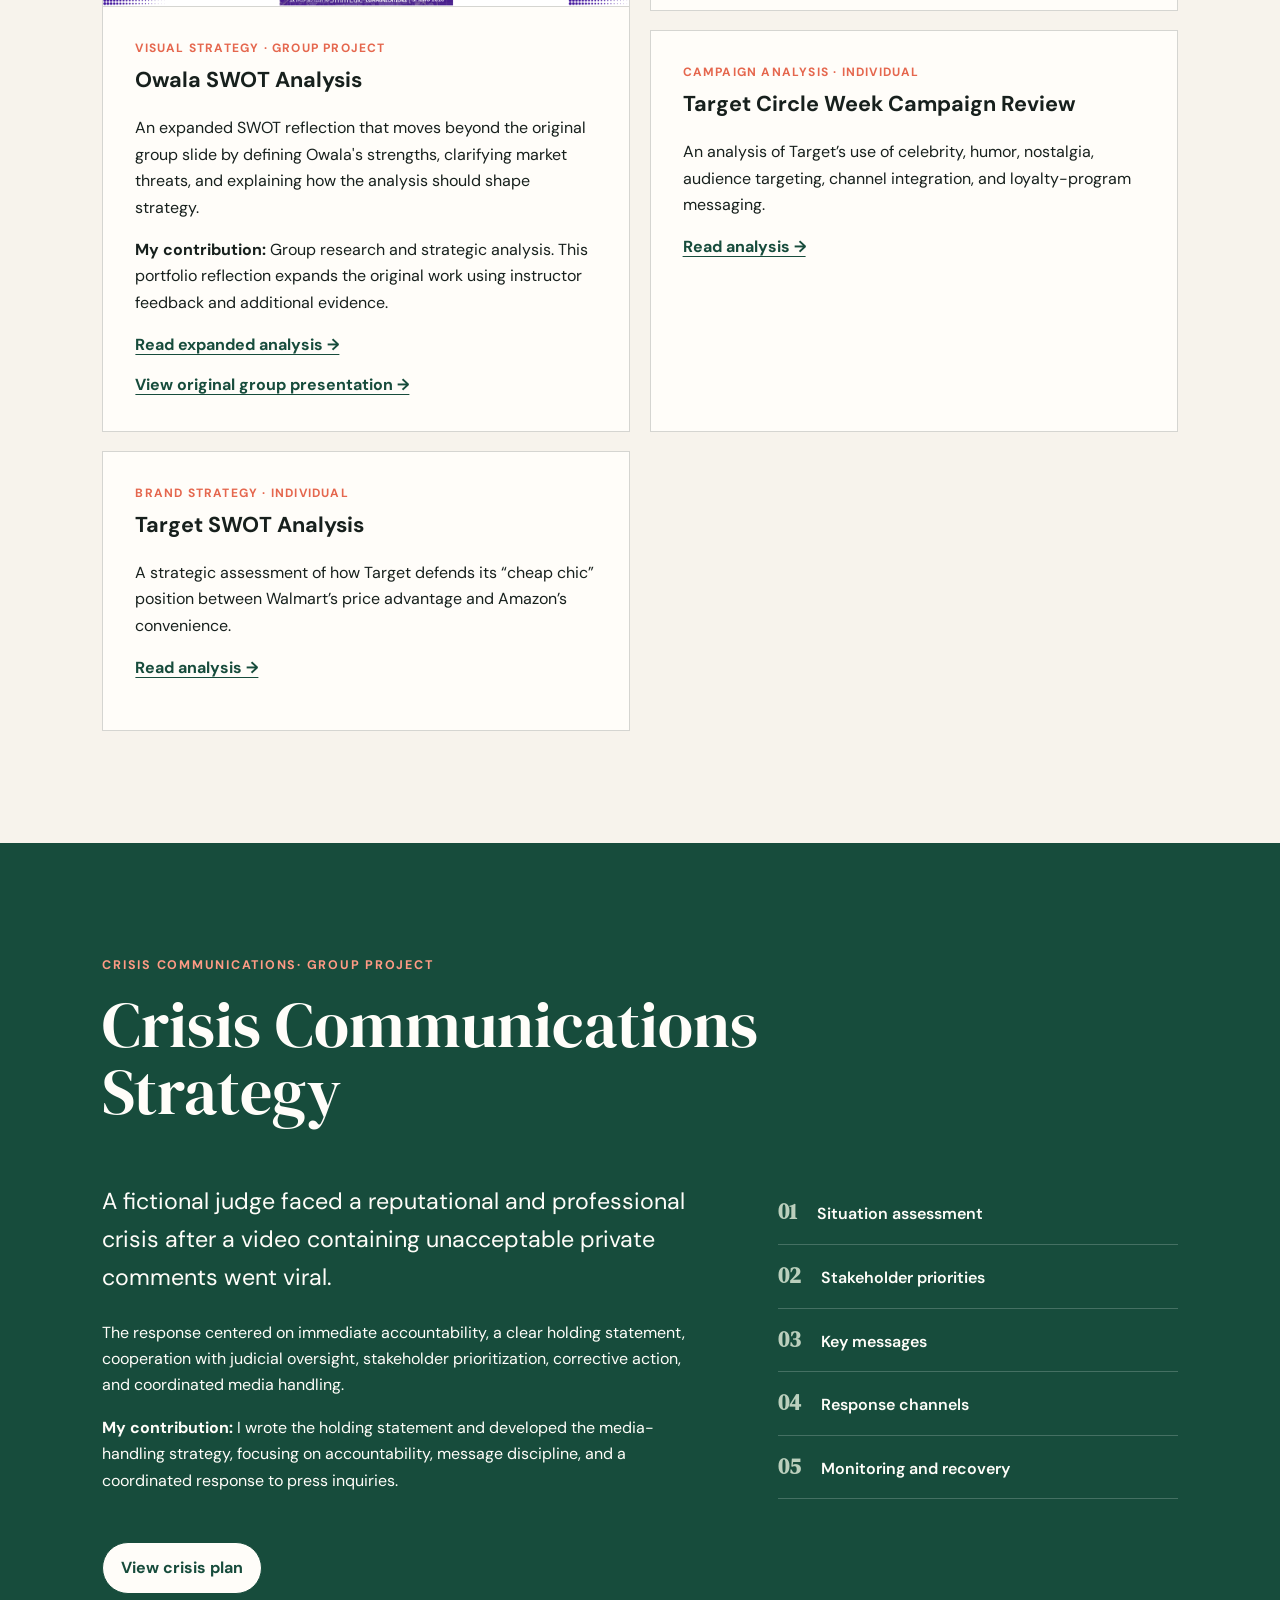
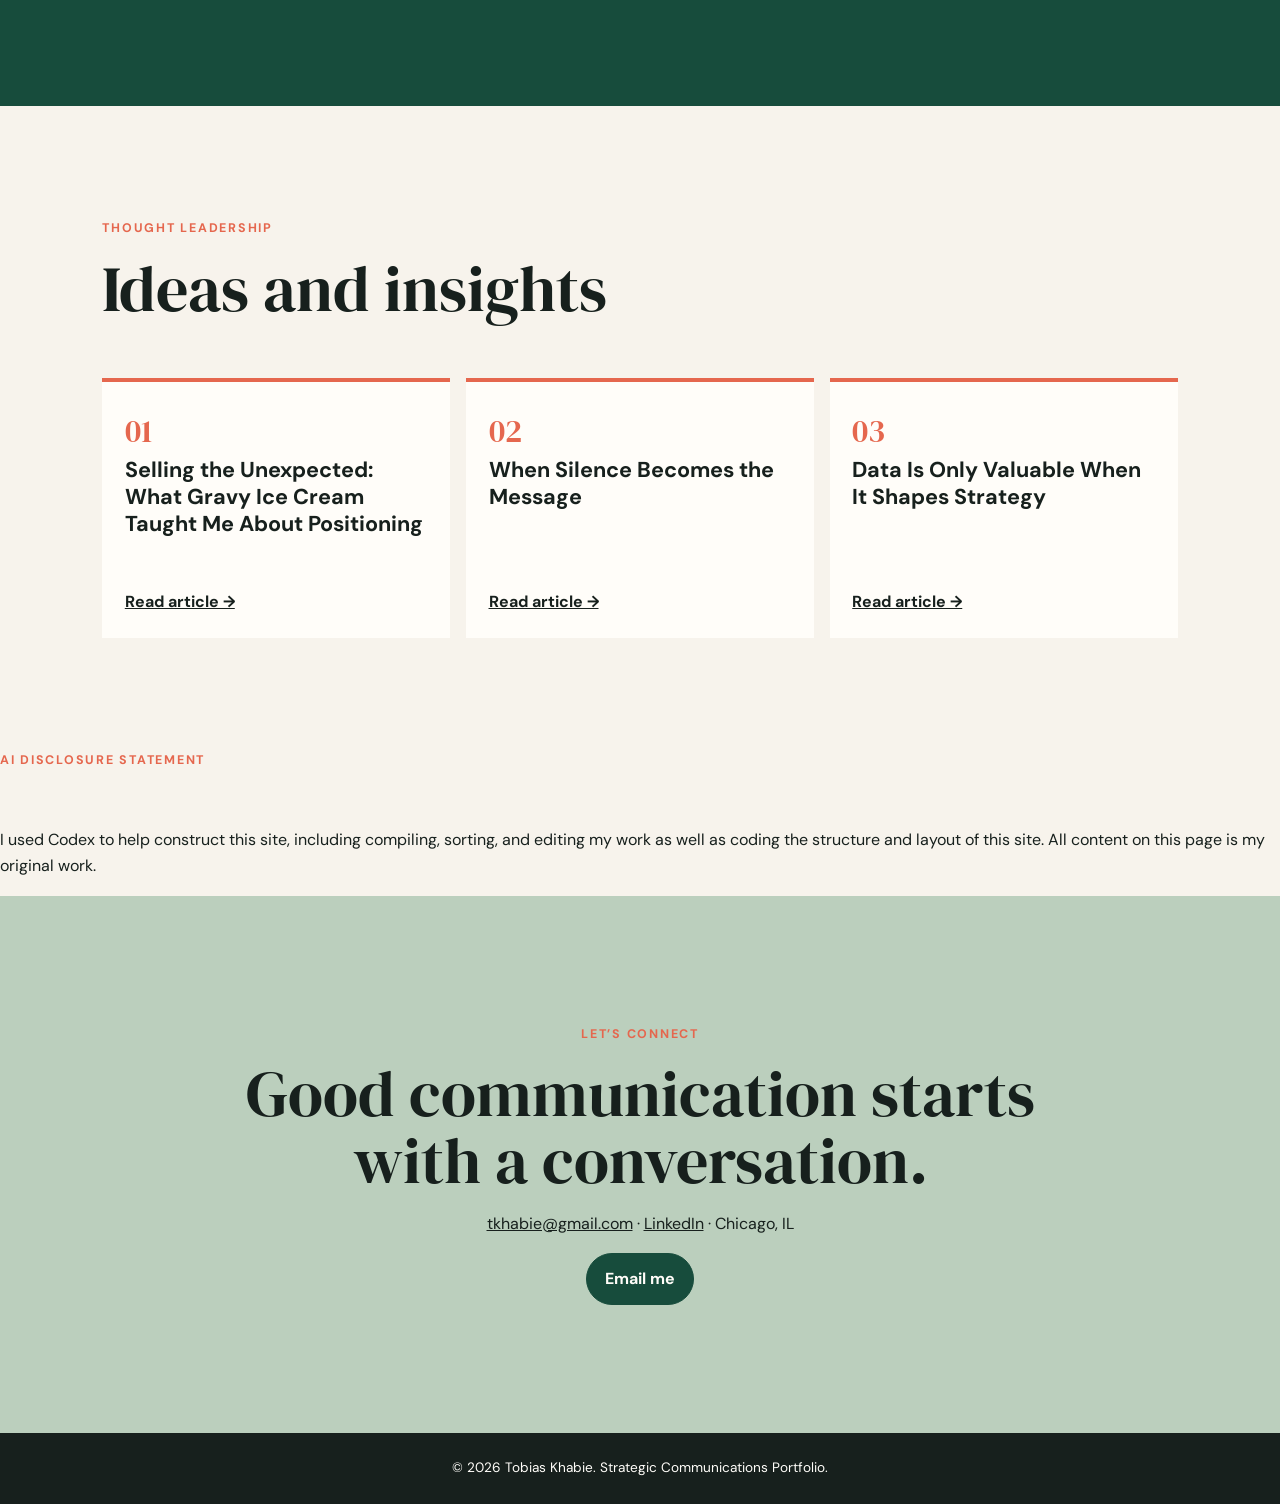
==== commit 1dd25270: "Update index.html" ====
--- a/index.html
+++ b/index.html
@@ -355,9 +355,9 @@
         </div>
       </section>
 
-        <section class="section" id="AI">
-        <div class="section-heading">
-          <p class="eyebrow">Disclosure Statement</p>
+        <section class="disclosure-statement" id="AI">
+        <div class="section-heading">
+          <p class="eyebrow"> AI Disclosure Statement</p>
         </div>
          <p> I used Codex to help construct this site, including compiling, sorting, and editing my work 
            as well as coding the structure and layout of this site. All content on this page is my original work.
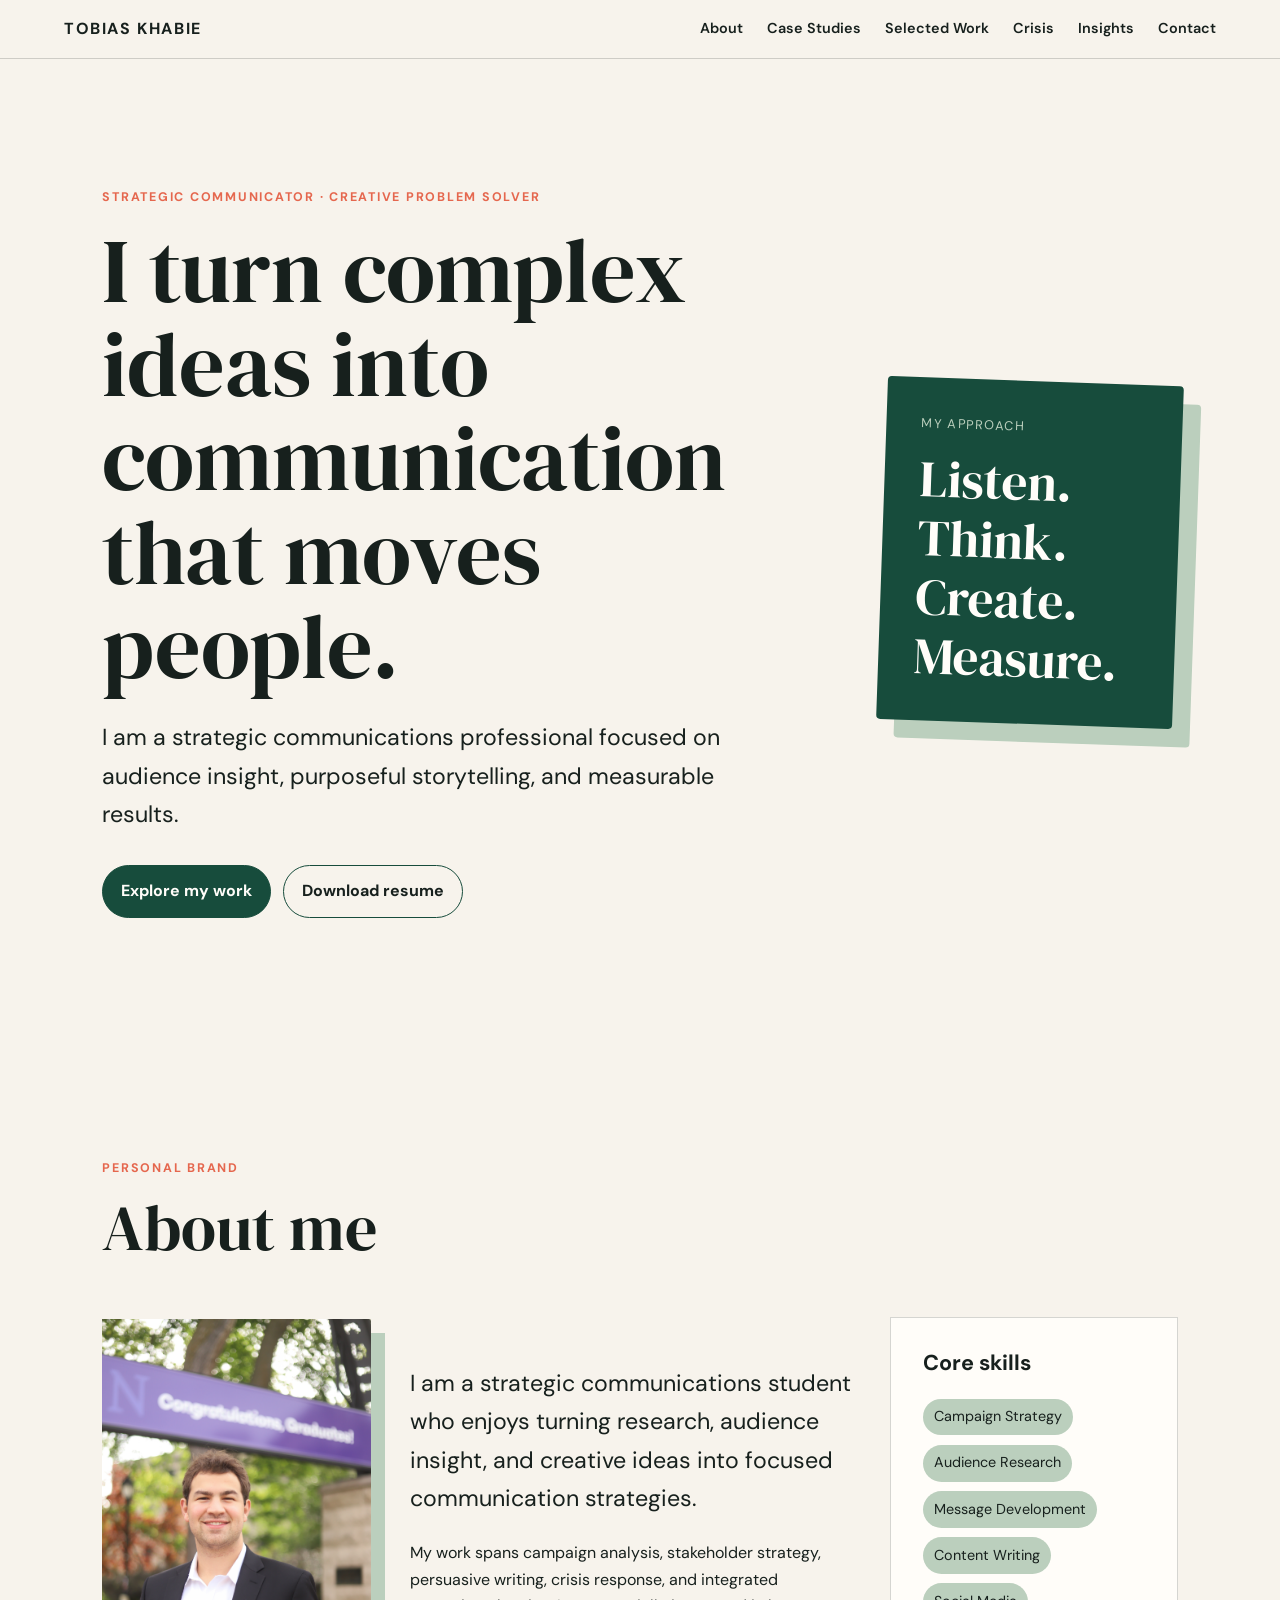
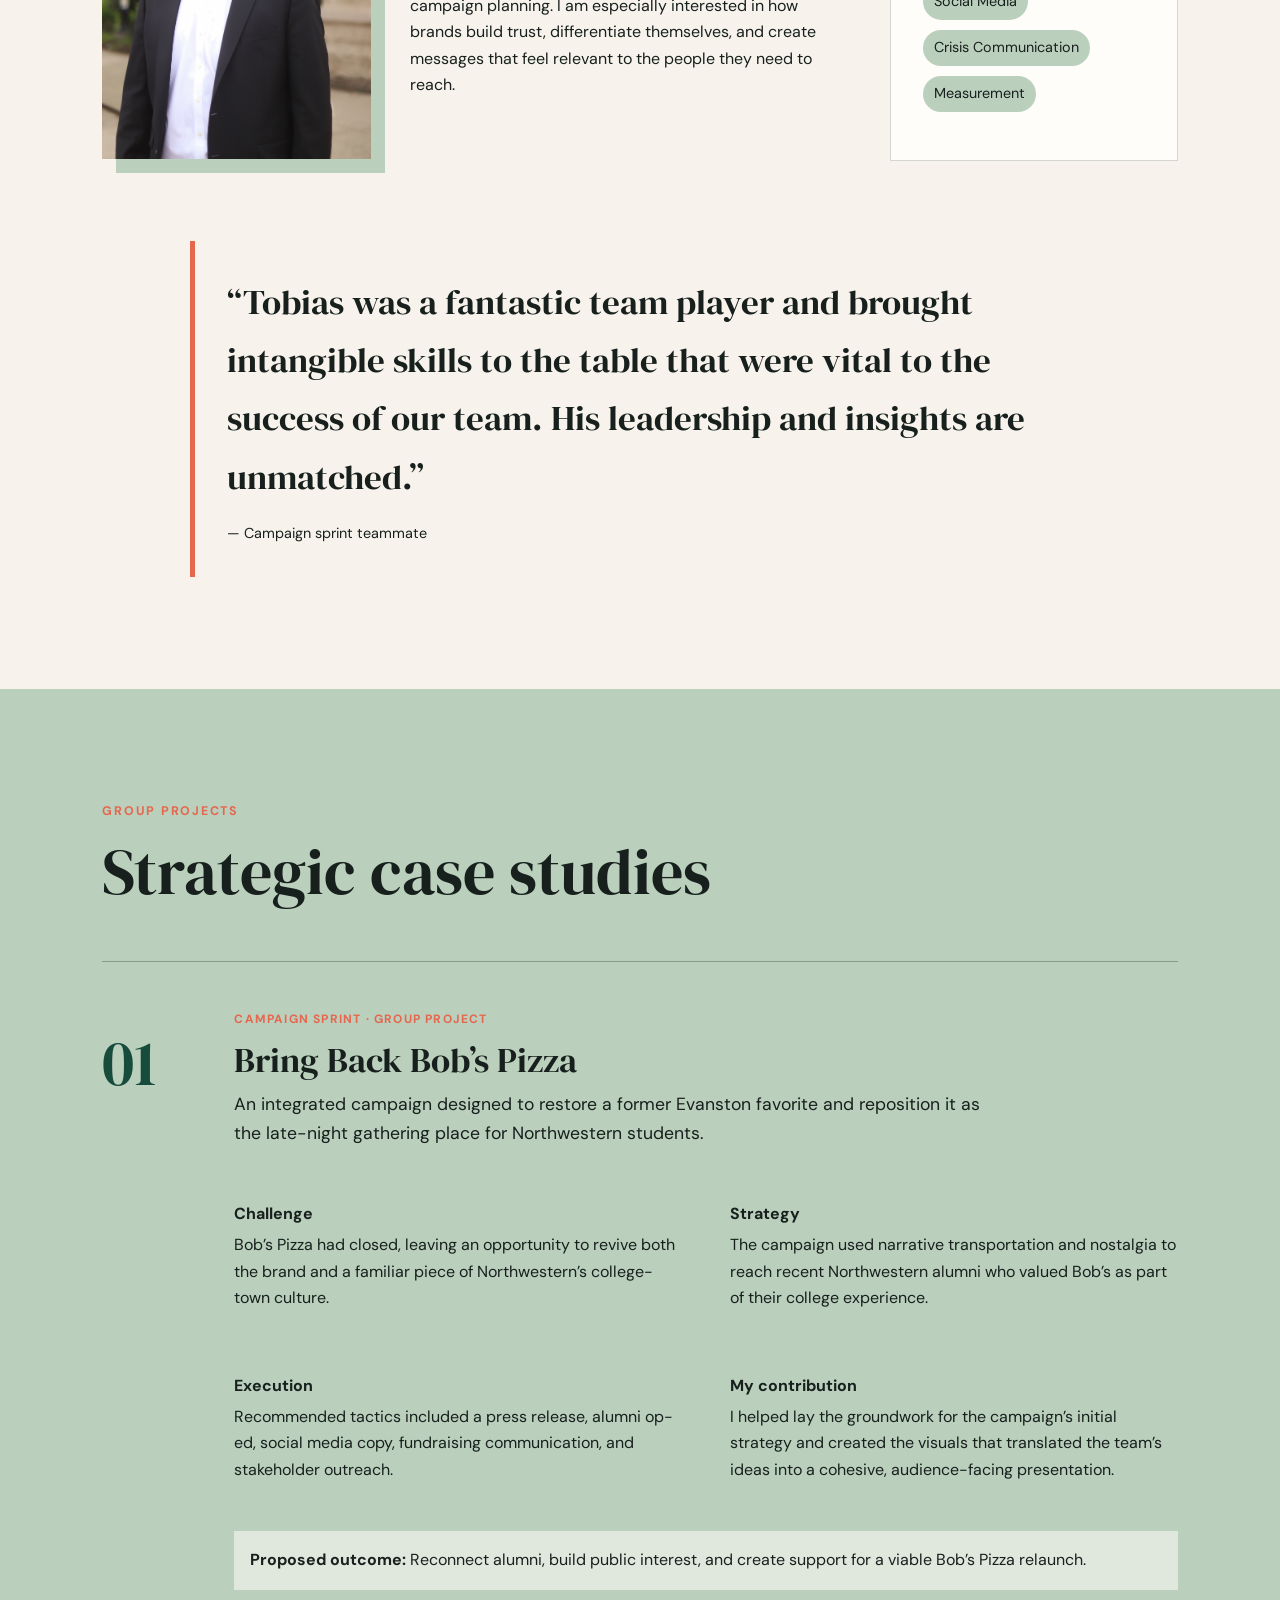
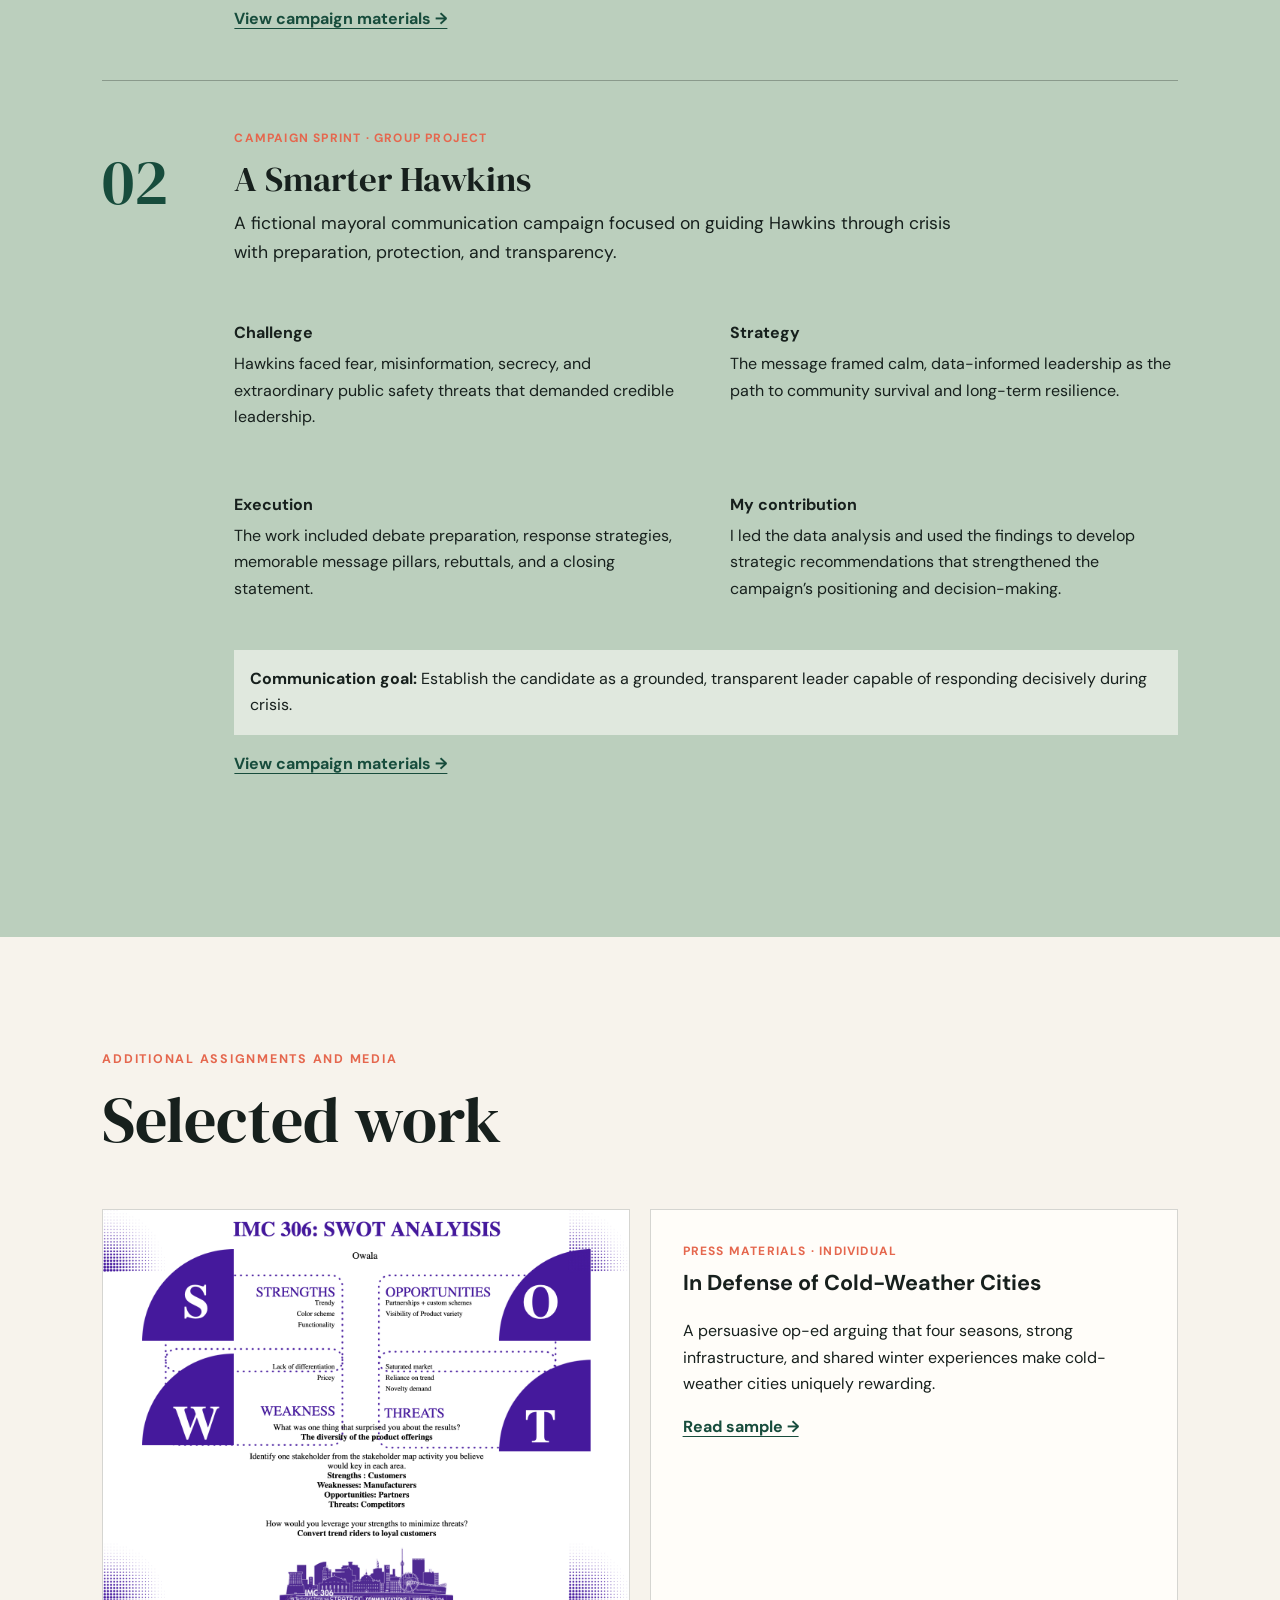
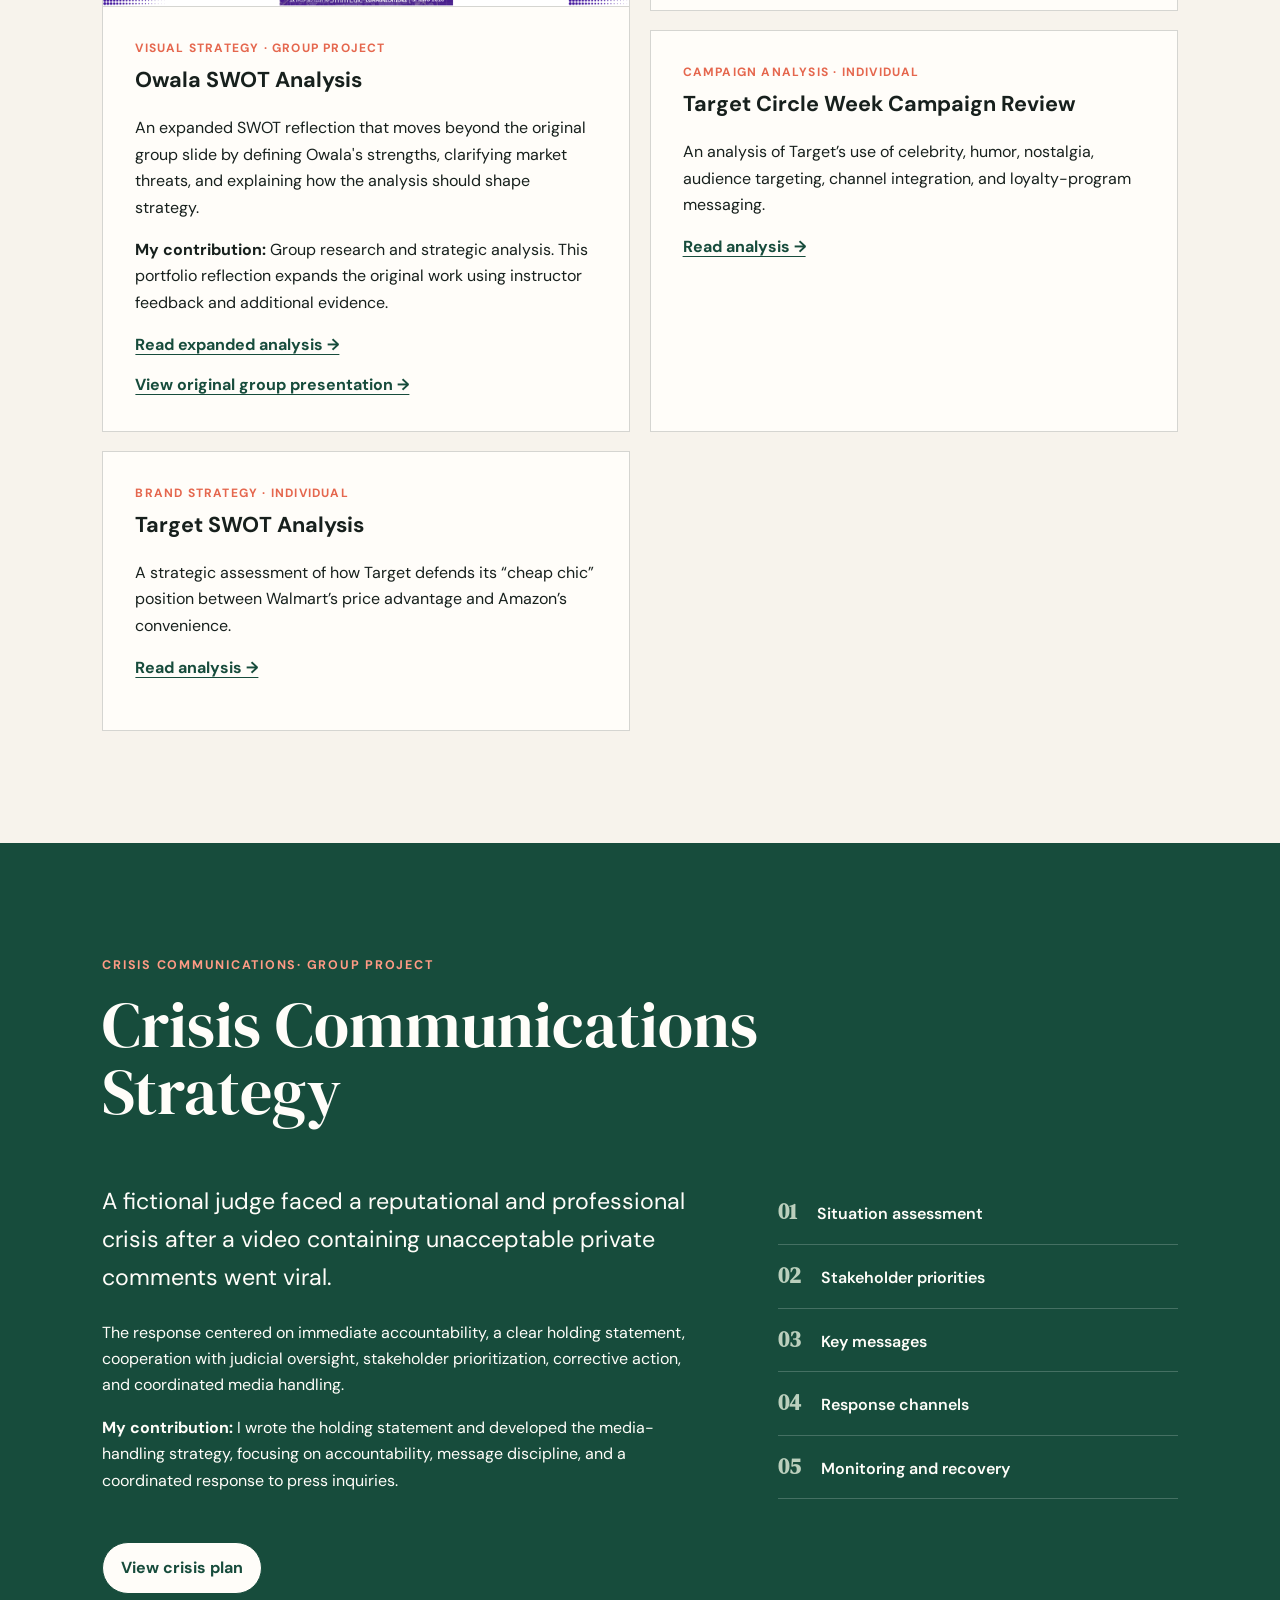
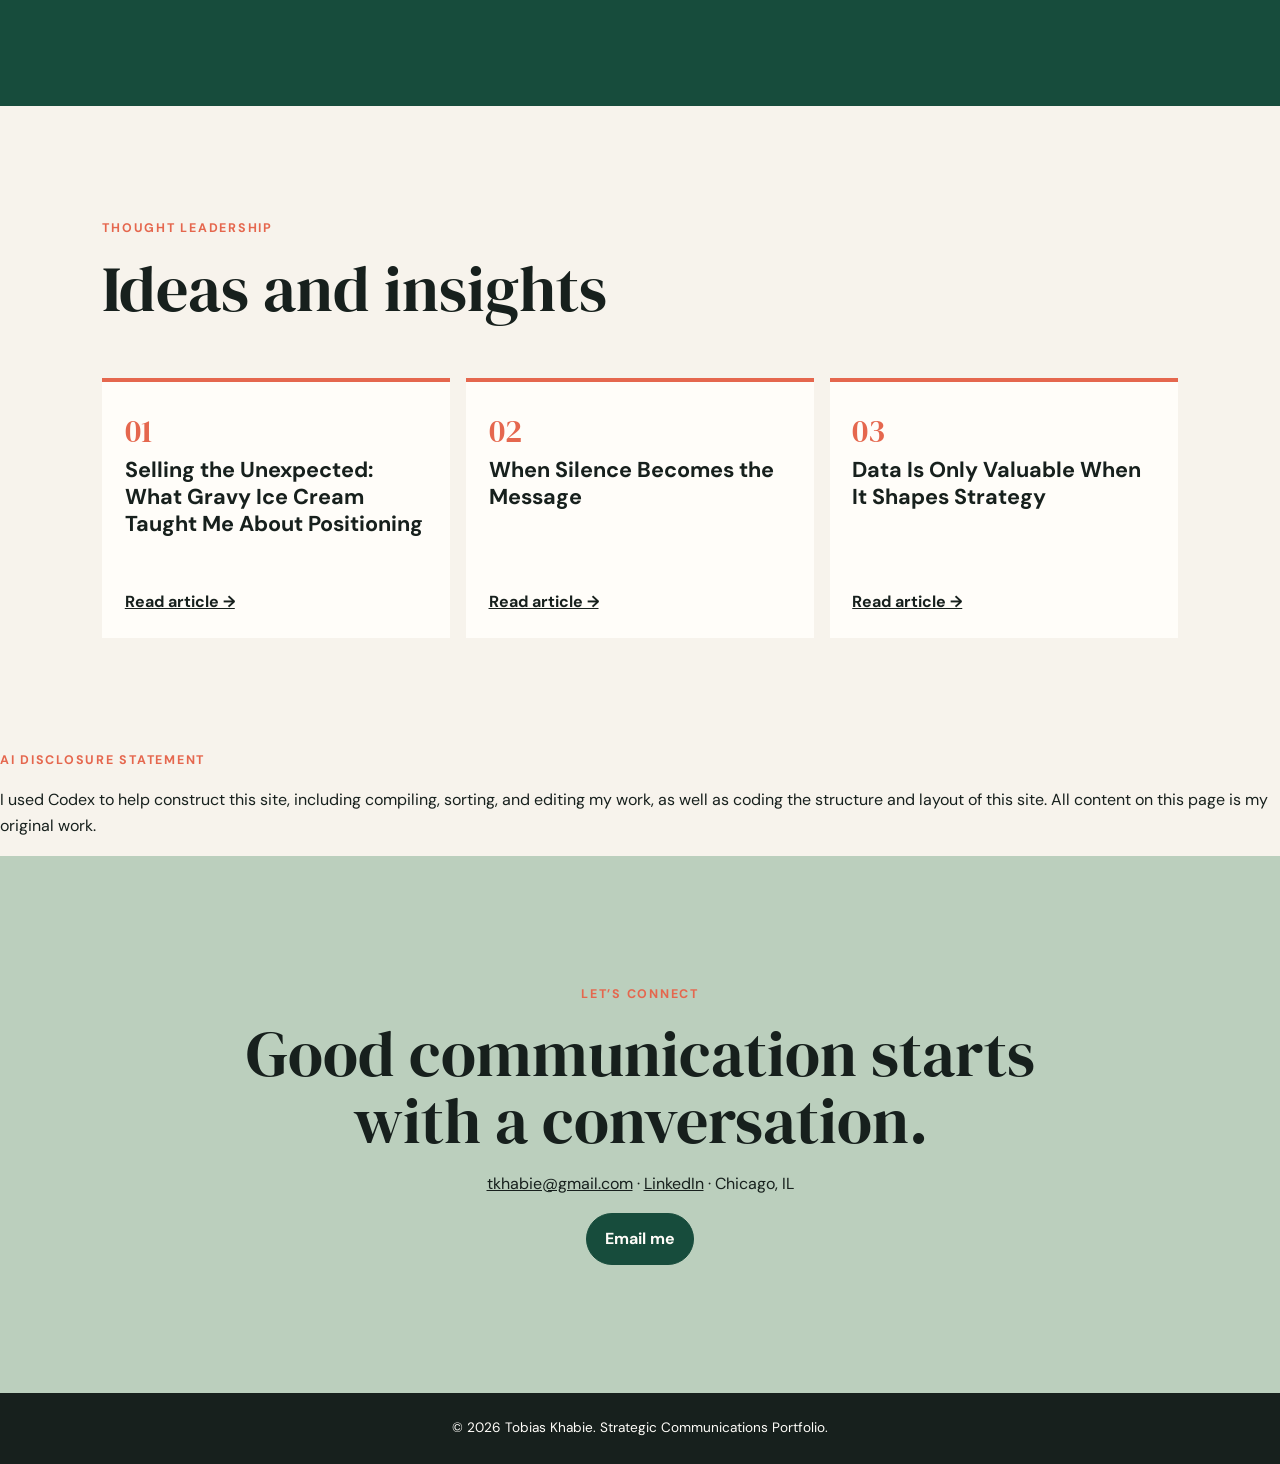
==== commit 675f0d7f: "Update index.html" ====
--- a/index.html
+++ b/index.html
@@ -355,13 +355,16 @@
         </div>
       </section>
 
-        <section class="disclosure-statement" id="AI">
-        <div class="section-heading">
-          <p class="eyebrow"> AI Disclosure Statement</p>
-        </div>
-         <p> I used Codex to help construct this site, including compiling, sorting, and editing my work 
-           as well as coding the structure and layout of this site. All content on this page is my original work.
-      </section>
+   <section class="disclosure-statement" id="AI">
+  <div class="disclosure-card">
+    <p class="eyebrow">AI Disclosure Statement</p>
+    <p>
+      I used Codex to help construct this site, including compiling, sorting,
+      and editing my work, as well as coding the structure and layout of this
+      site. All content on this page is my original work.
+    </p>
+  </div>
+</section>
 
       <section class="contact" id="contact">
         <p class="eyebrow">Let’s connect</p>
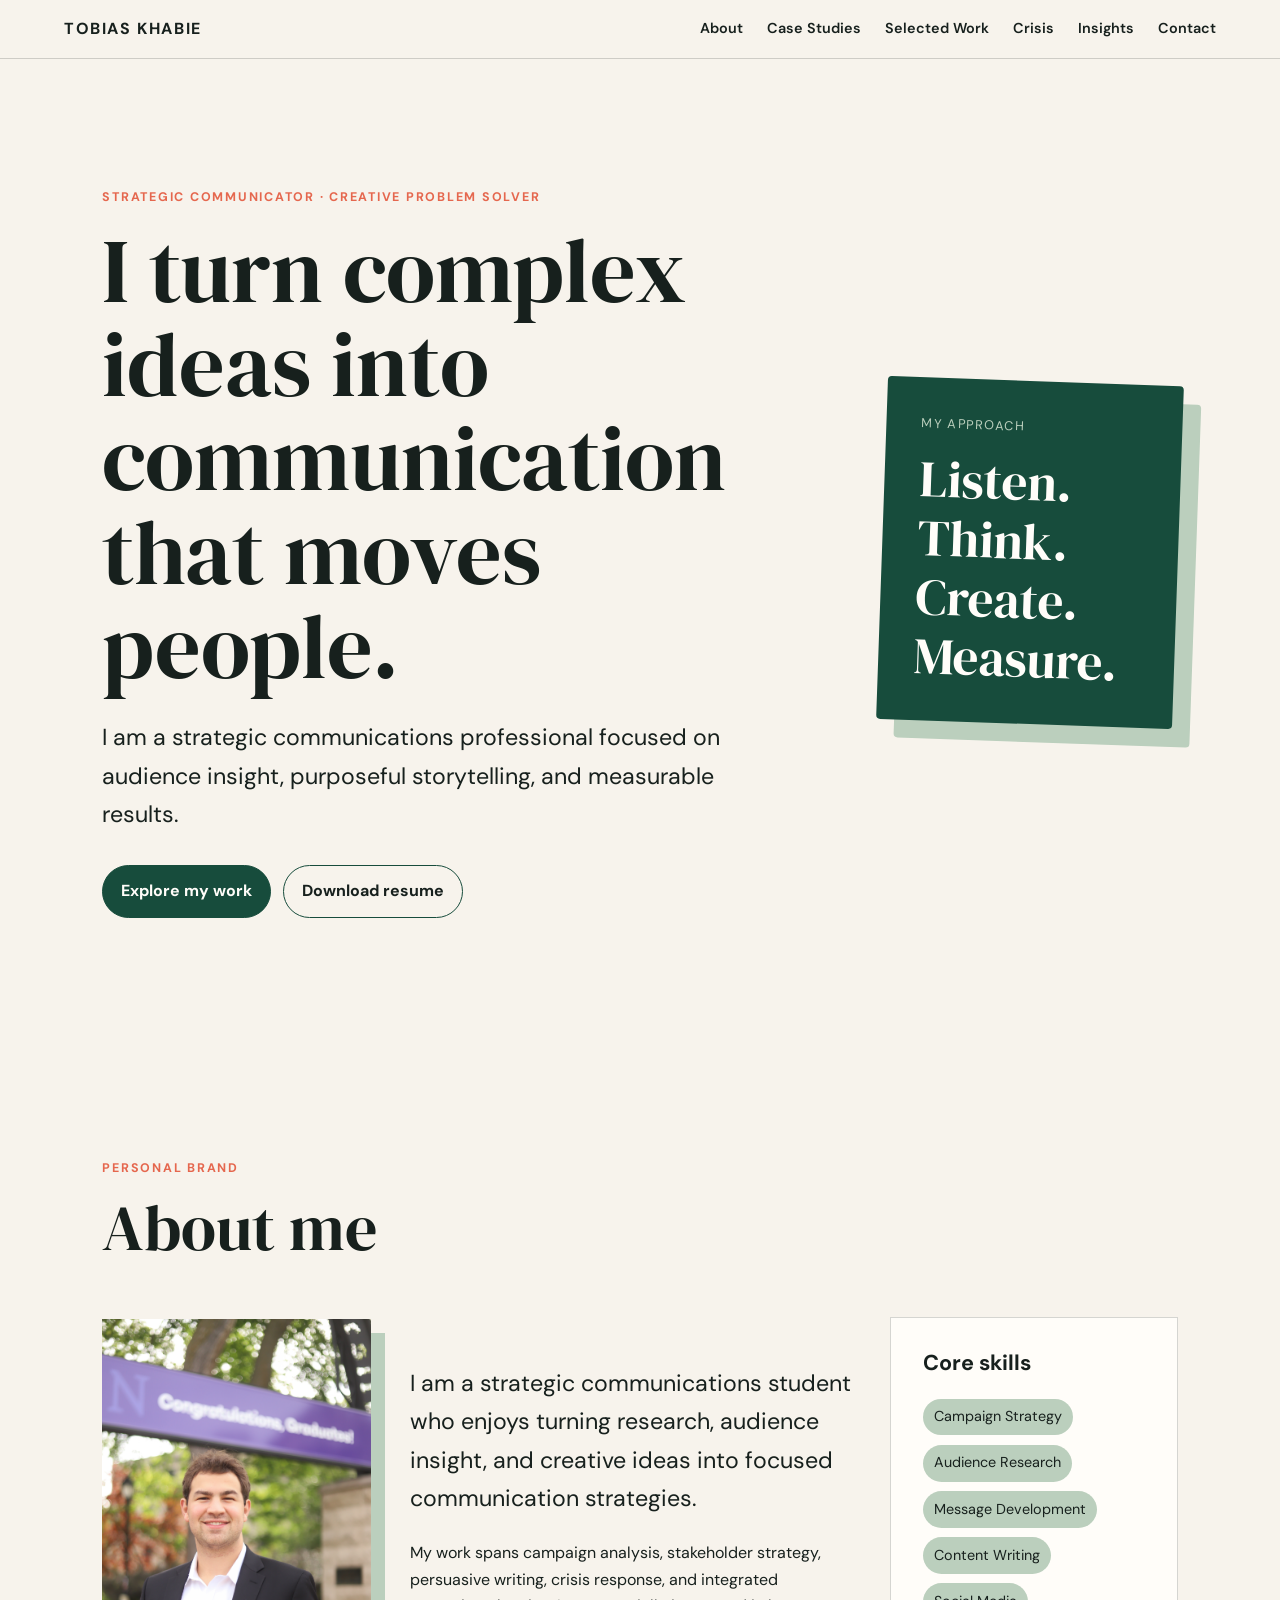
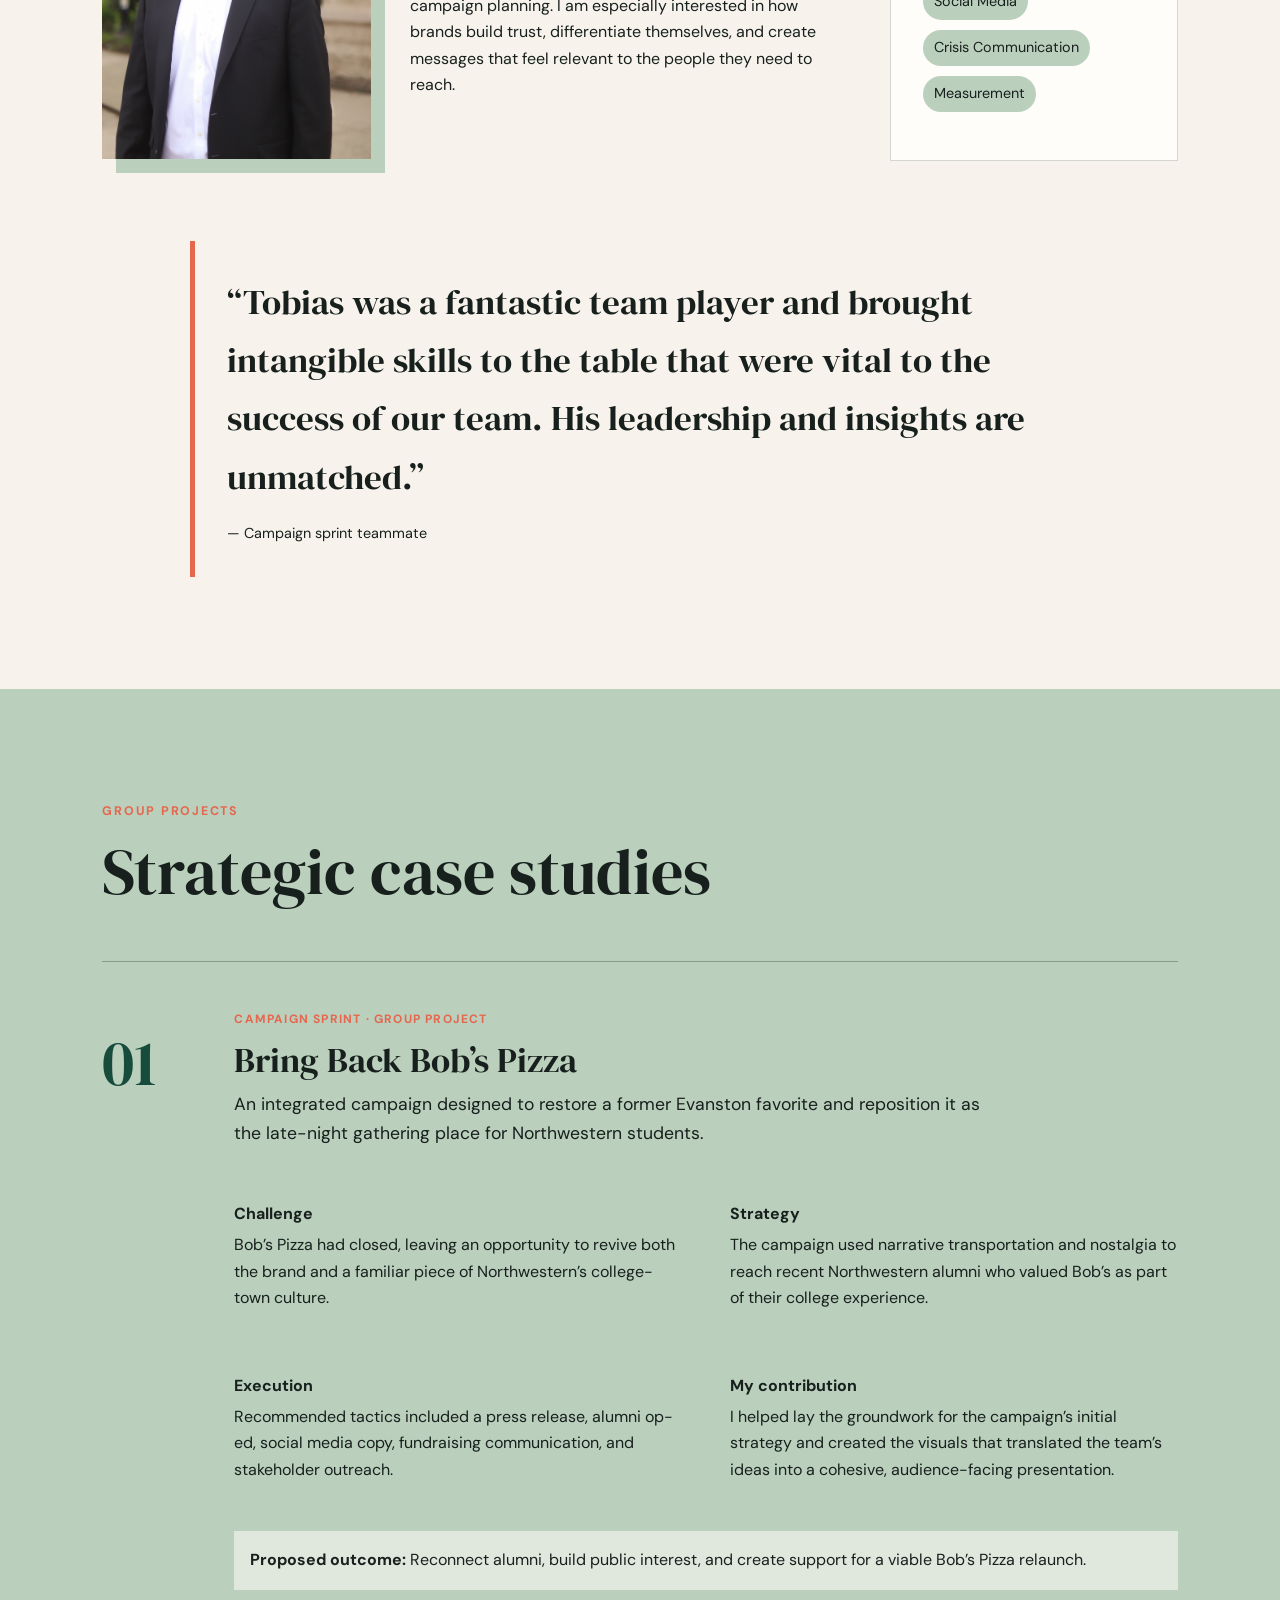
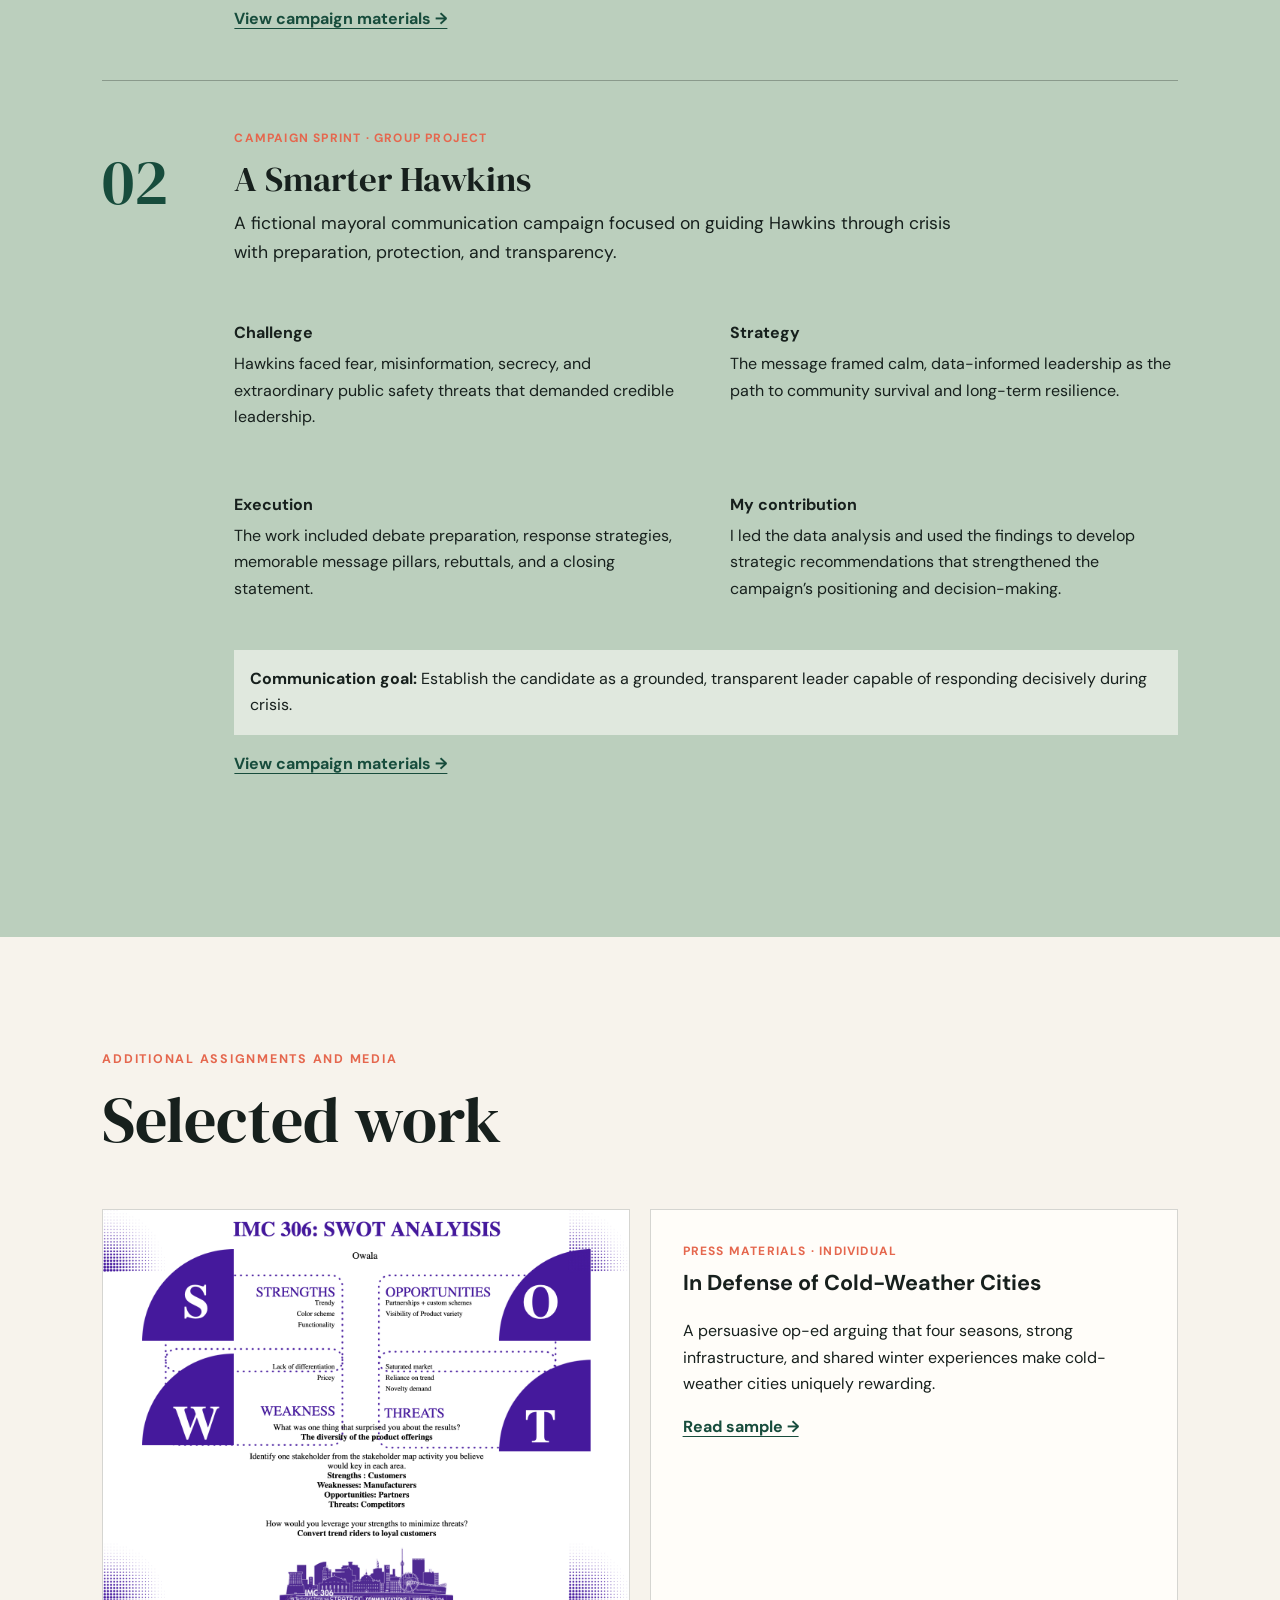
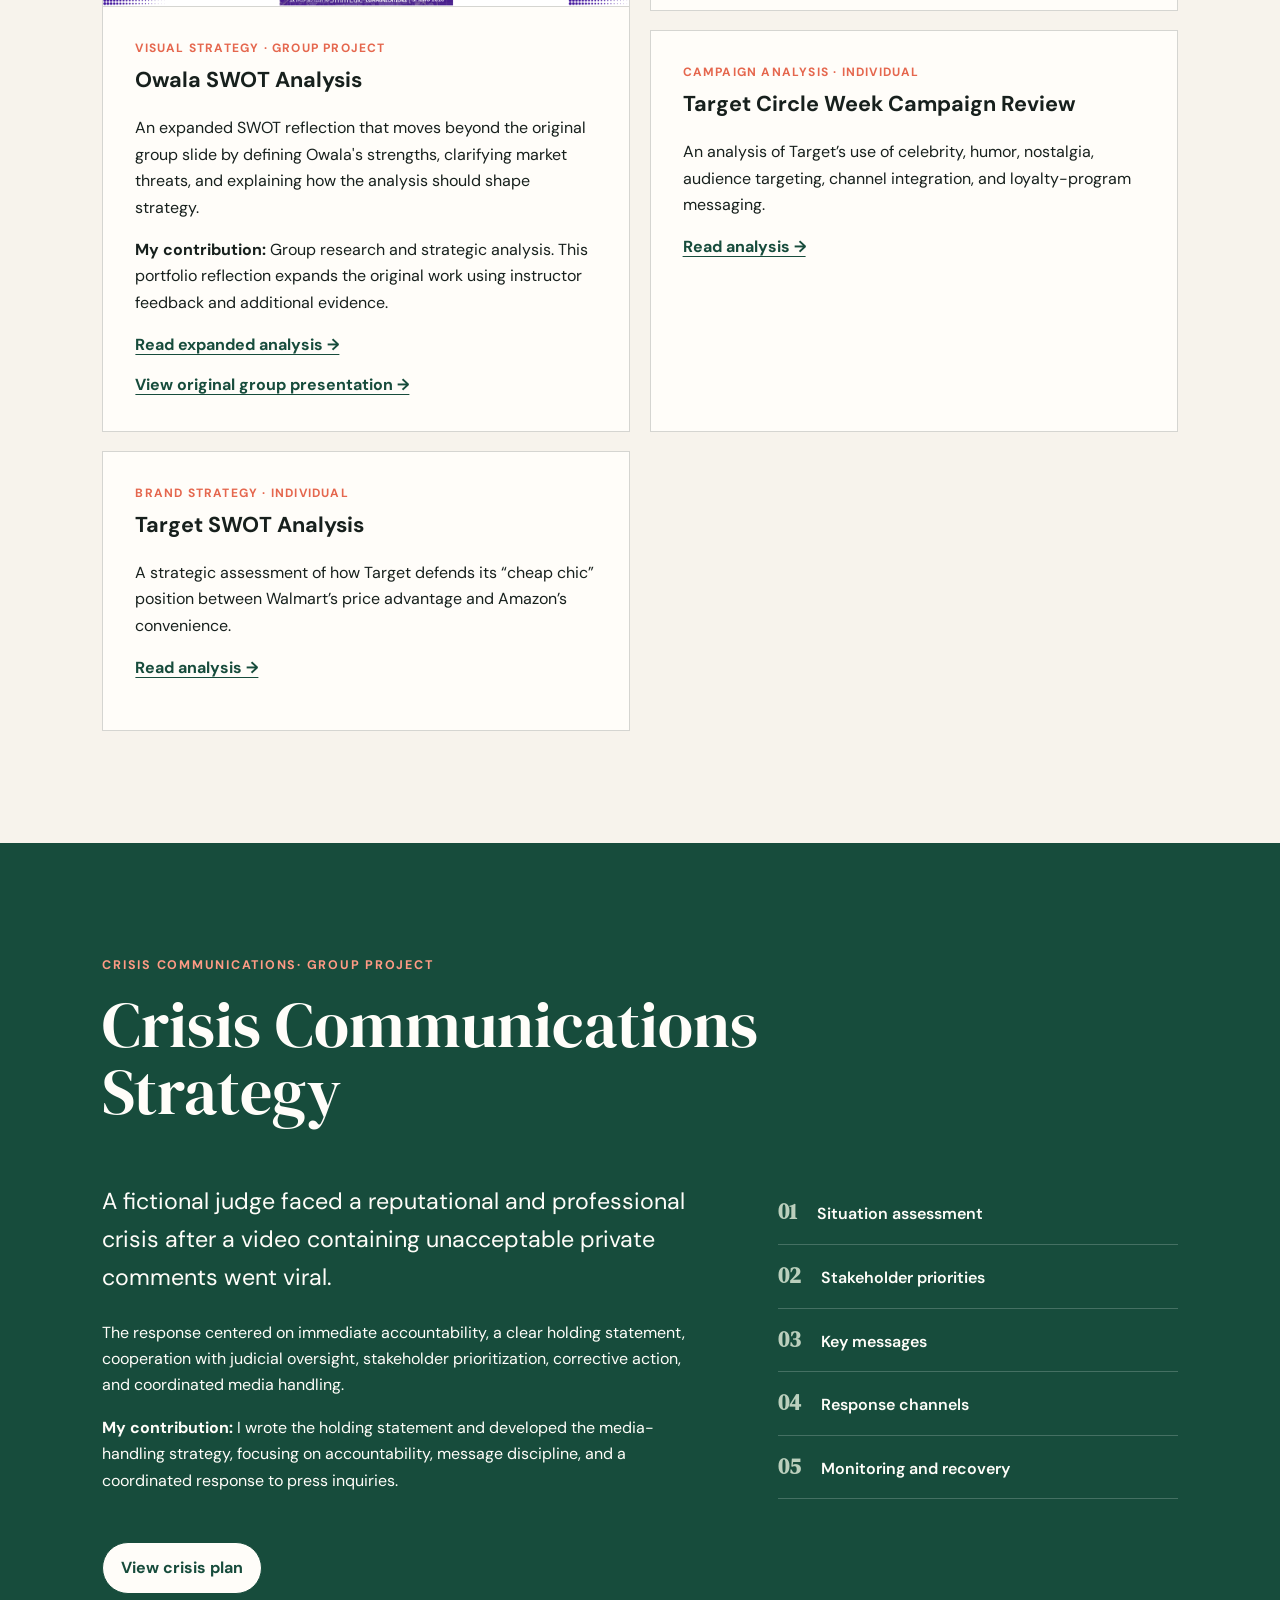
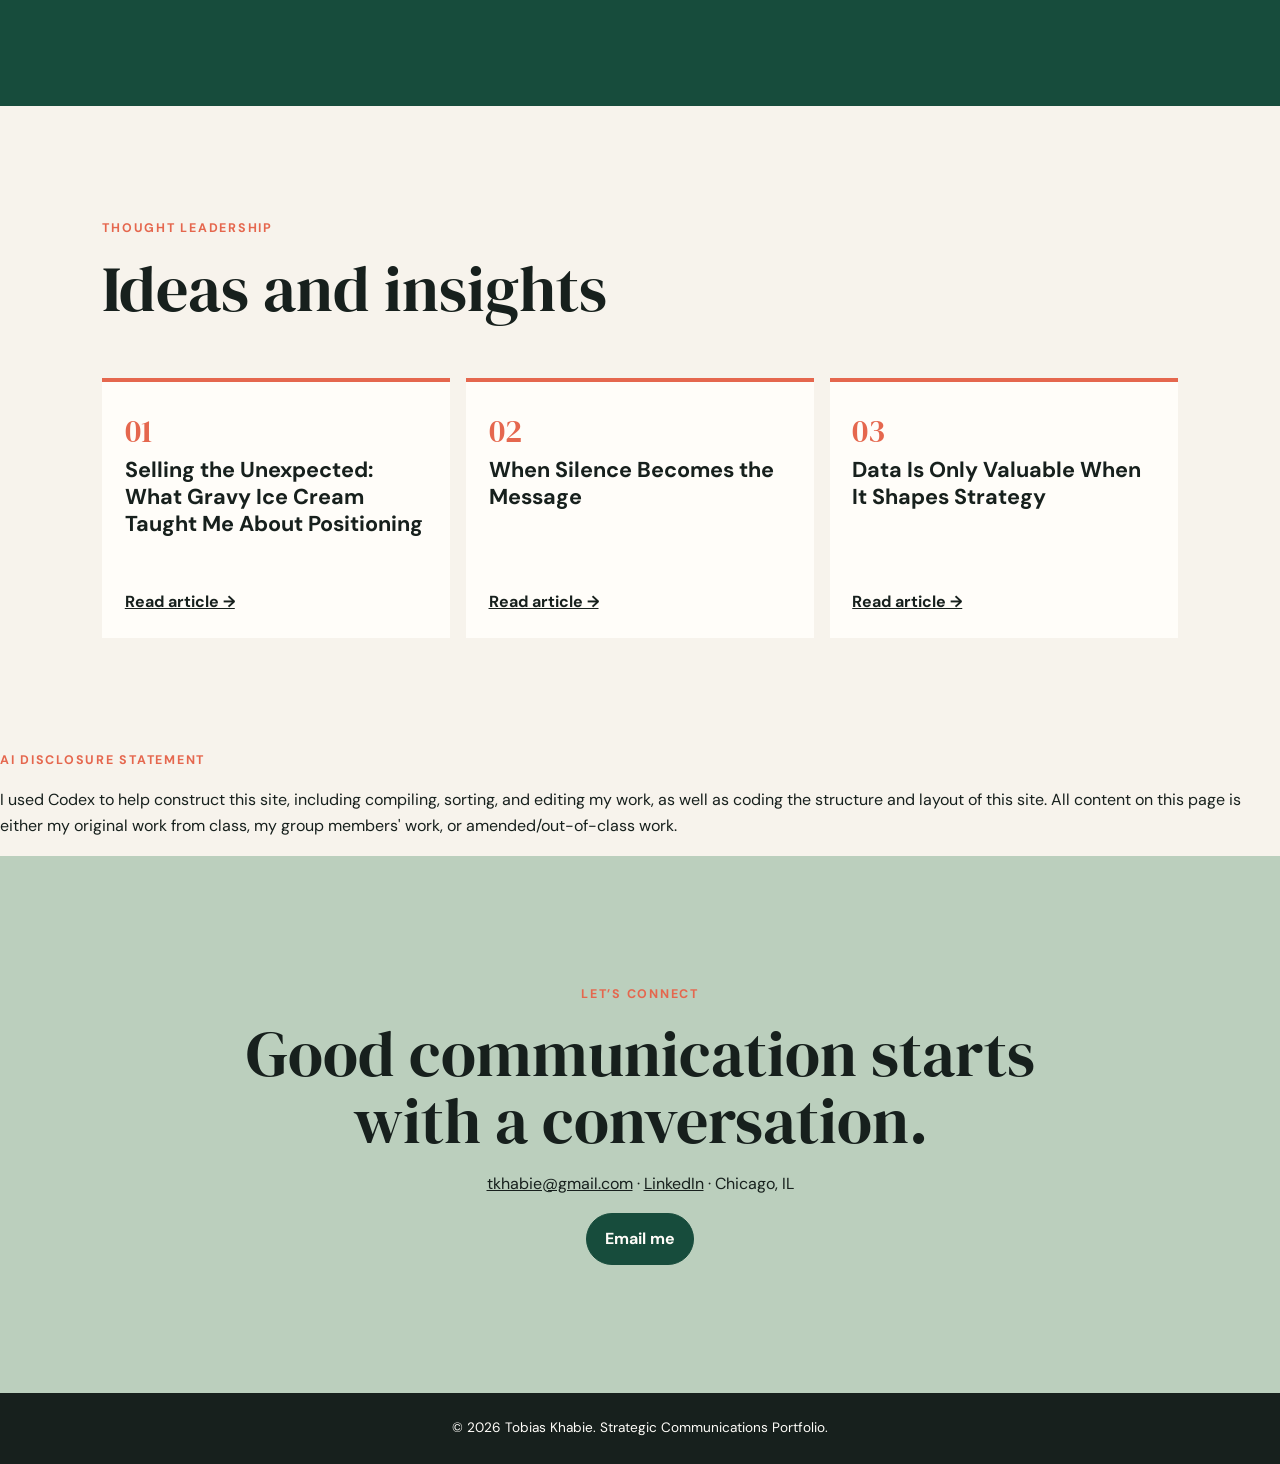
==== commit fb5e63f9: "Update index.html" ====
--- a/index.html
+++ b/index.html
@@ -361,7 +361,8 @@
     <p>
       I used Codex to help construct this site, including compiling, sorting,
       and editing my work, as well as coding the structure and layout of this
-      site. All content on this page is my original work.
+      site. All content on this page is either my original work from class, my group members' work,
+      or amended/out-of-class work. 
     </p>
   </div>
 </section>
--- a/styles.css
+++ b/styles.css
@@ -558,7 +558,36 @@
   .blog-grid {
     grid-template-columns: 1fr;
   }
-
+.disclosure-statement {
+  padding: 4rem 1.5rem;
+  background: #c7d8c8;
+}
+
+.disclosure-card {
+  max-width: 900px;
+  margin: 0 auto;
+  padding: 2rem 2.25rem;
+  background: #f7f1e8;
+  border-left: 5px solid #ff6b4a;
+  border-radius: 18px;
+  box-shadow: 0 12px 30px rgba(0, 0, 0, 0.08);
+}
+
+.disclosure-card .eyebrow {
+  margin-bottom: 1rem;
+  color: #ff6b4a;
+  font-size: 0.8rem;
+  font-weight: 700;
+  letter-spacing: 0.12em;
+  text-transform: uppercase;
+}
+
+.disclosure-card p:last-child {
+  margin: 0;
+  font-size: 1.05rem;
+  line-height: 1.7;
+  color: #1f2a24;
+}
   .case-study {
     gap: 0;
   }
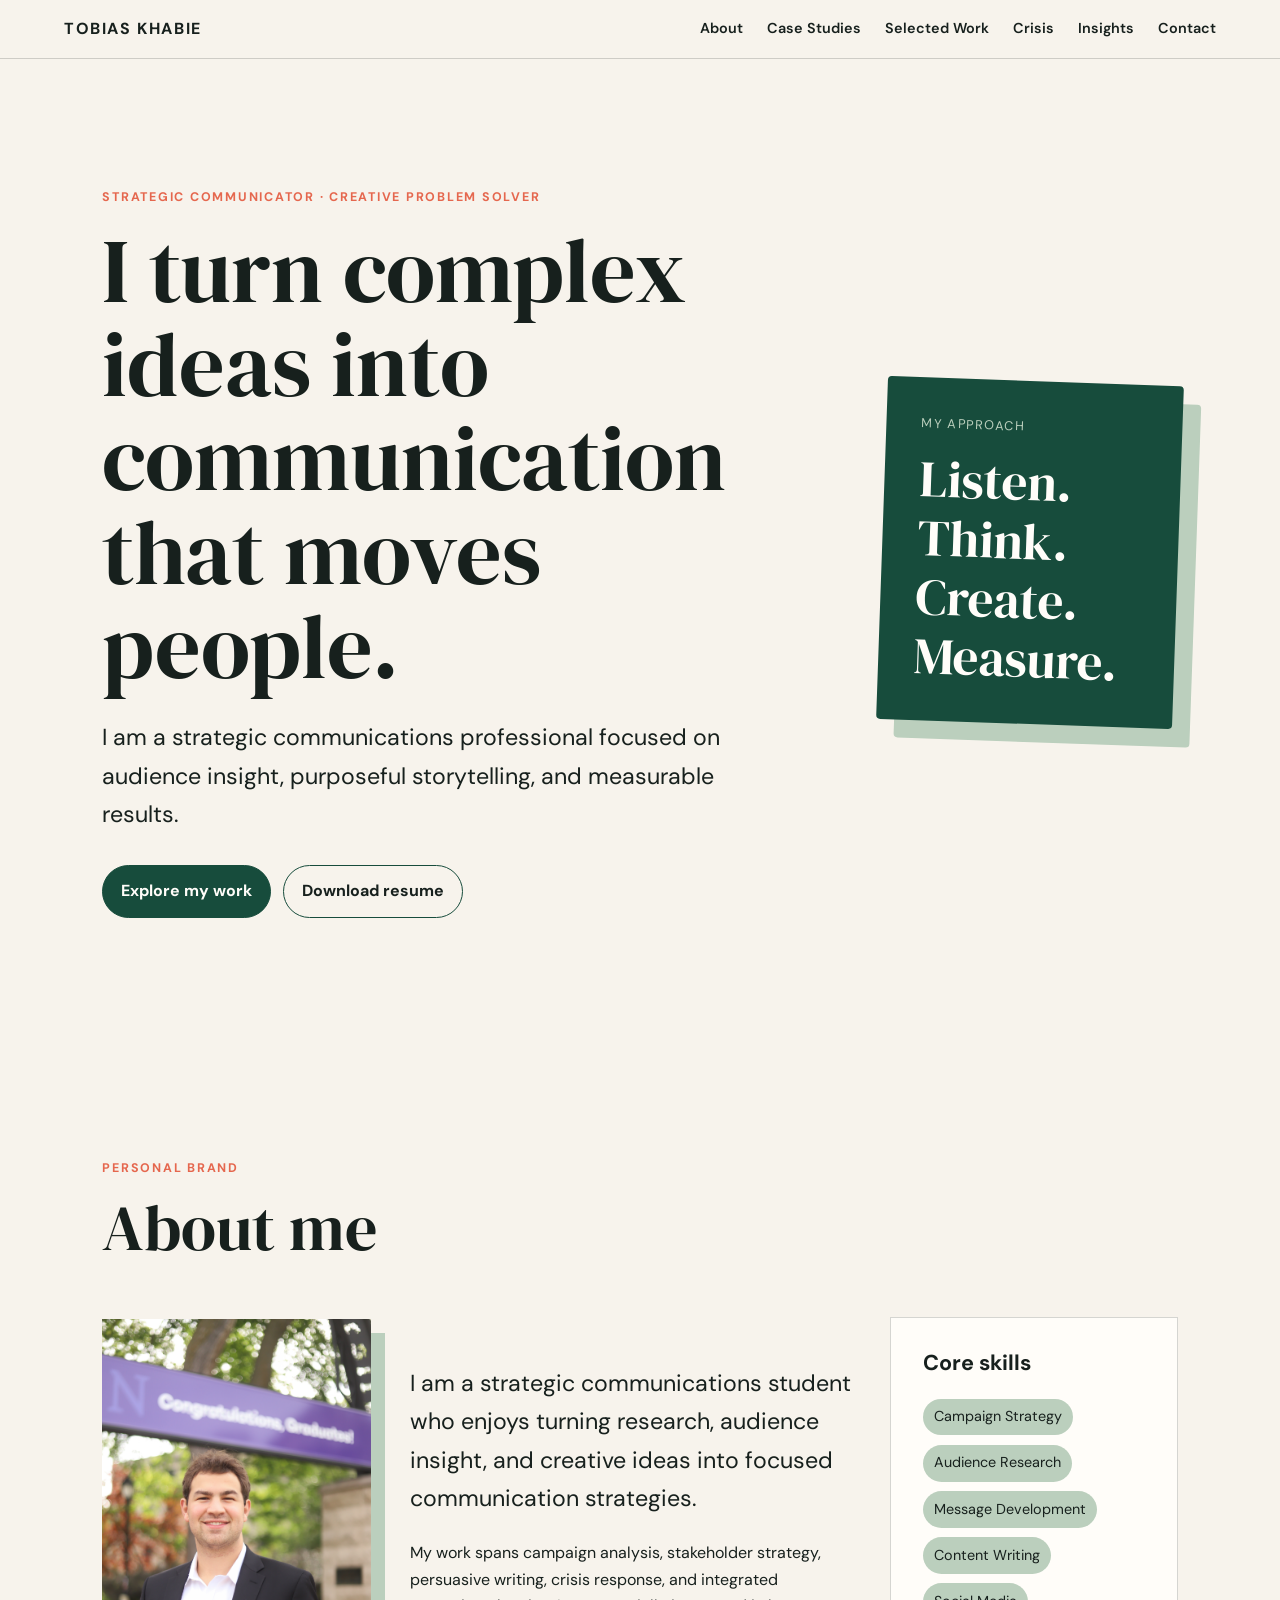
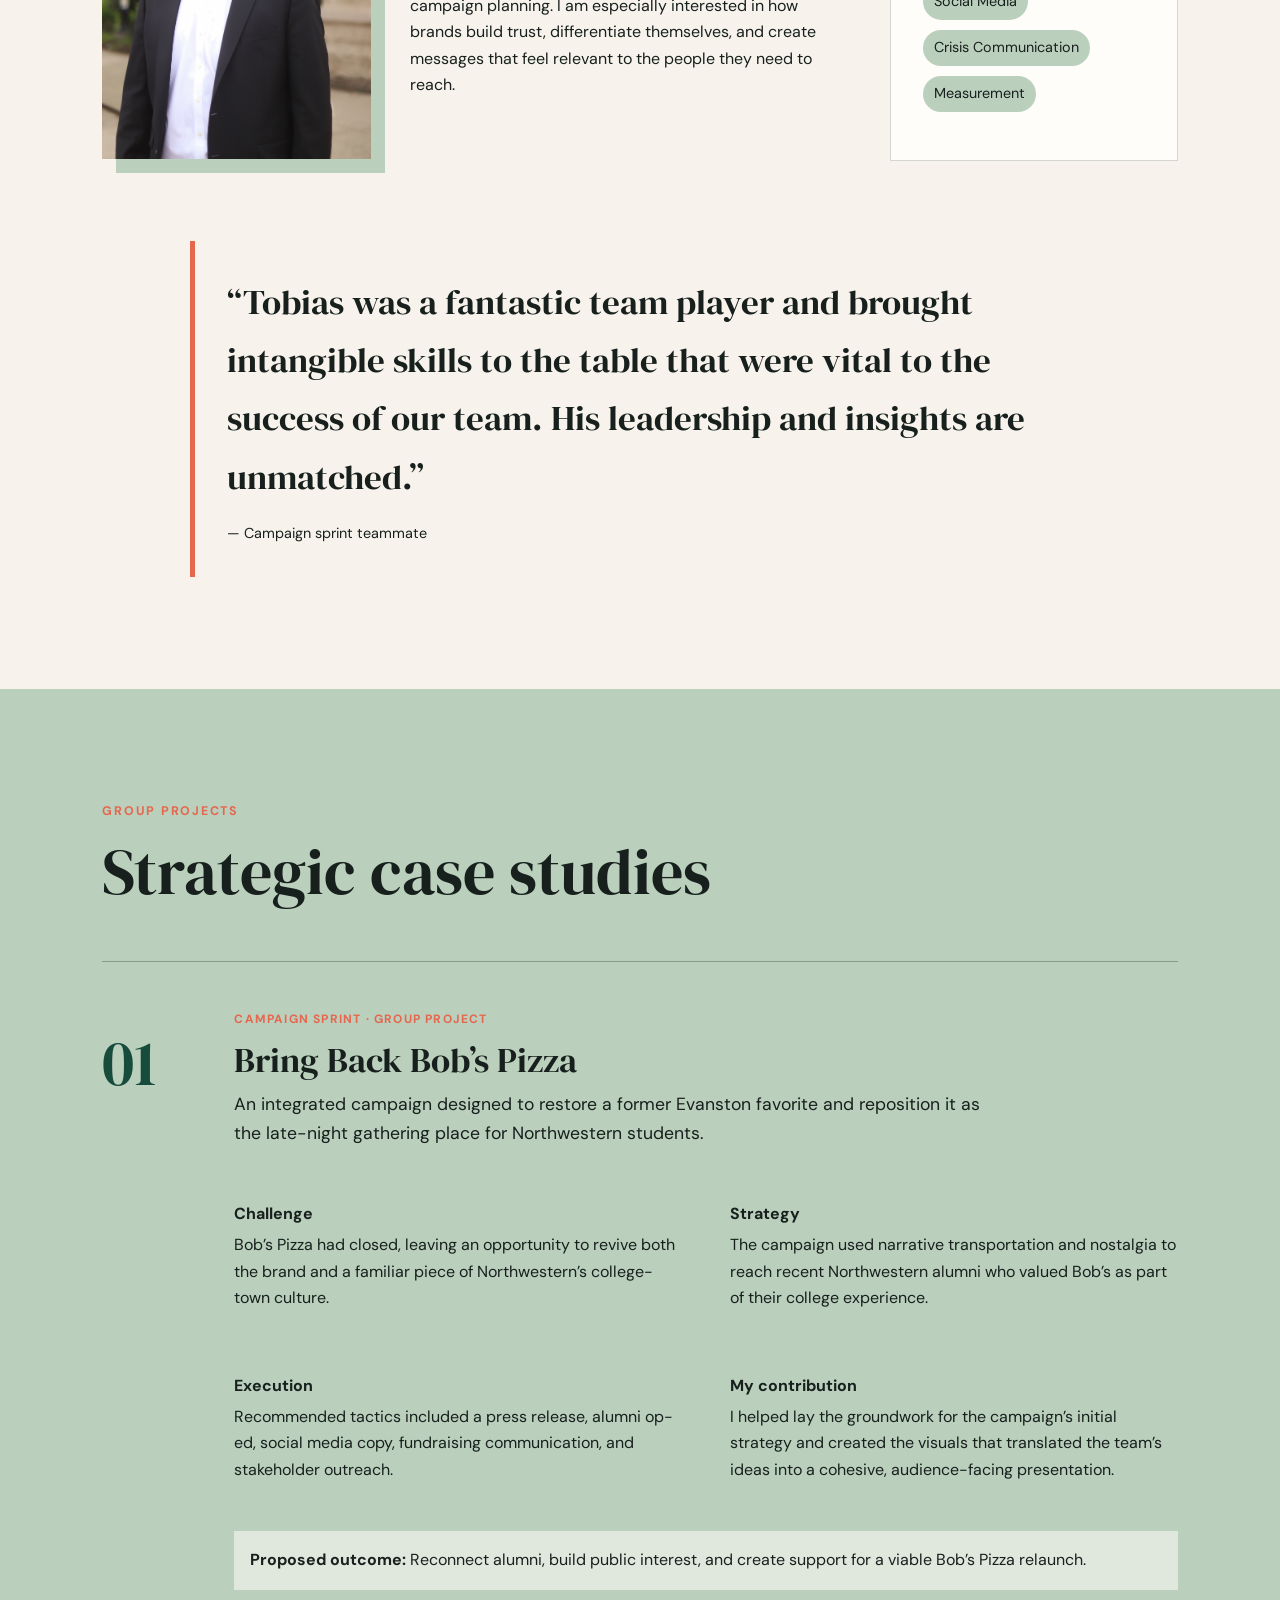
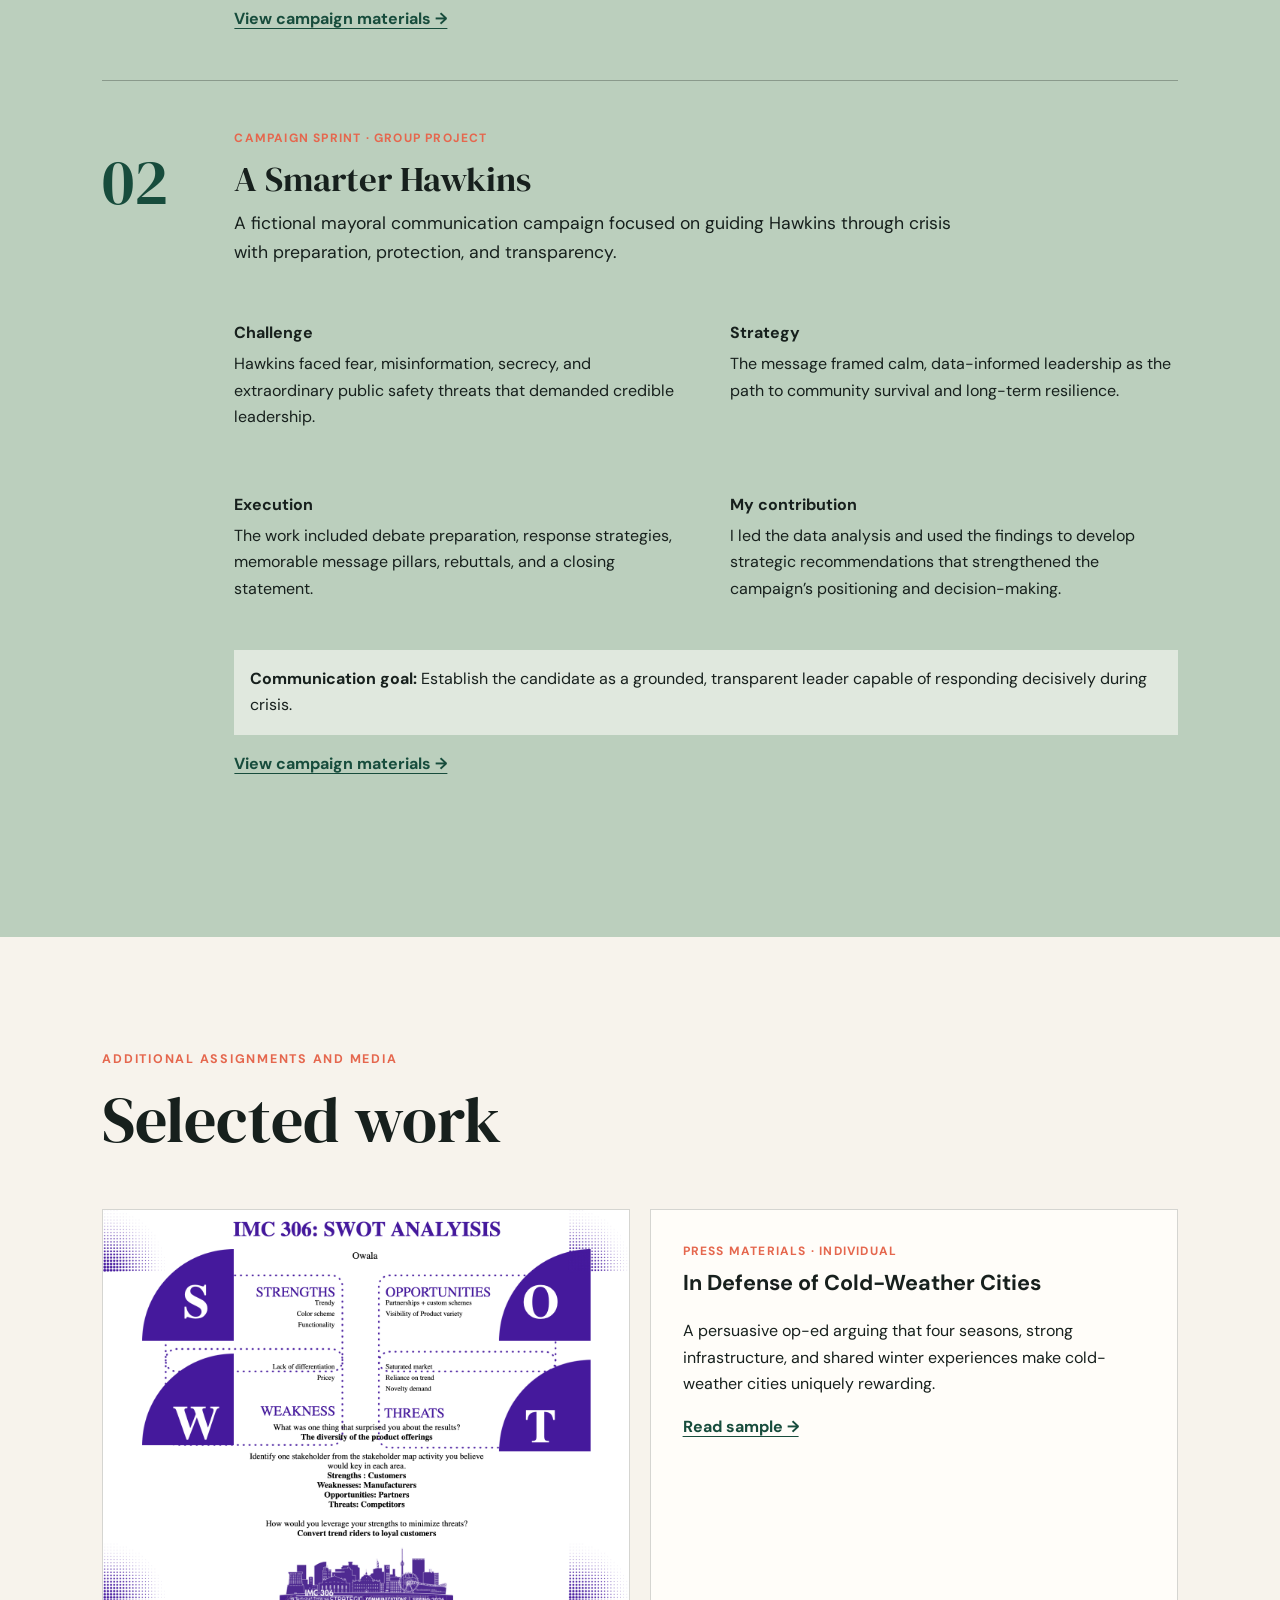
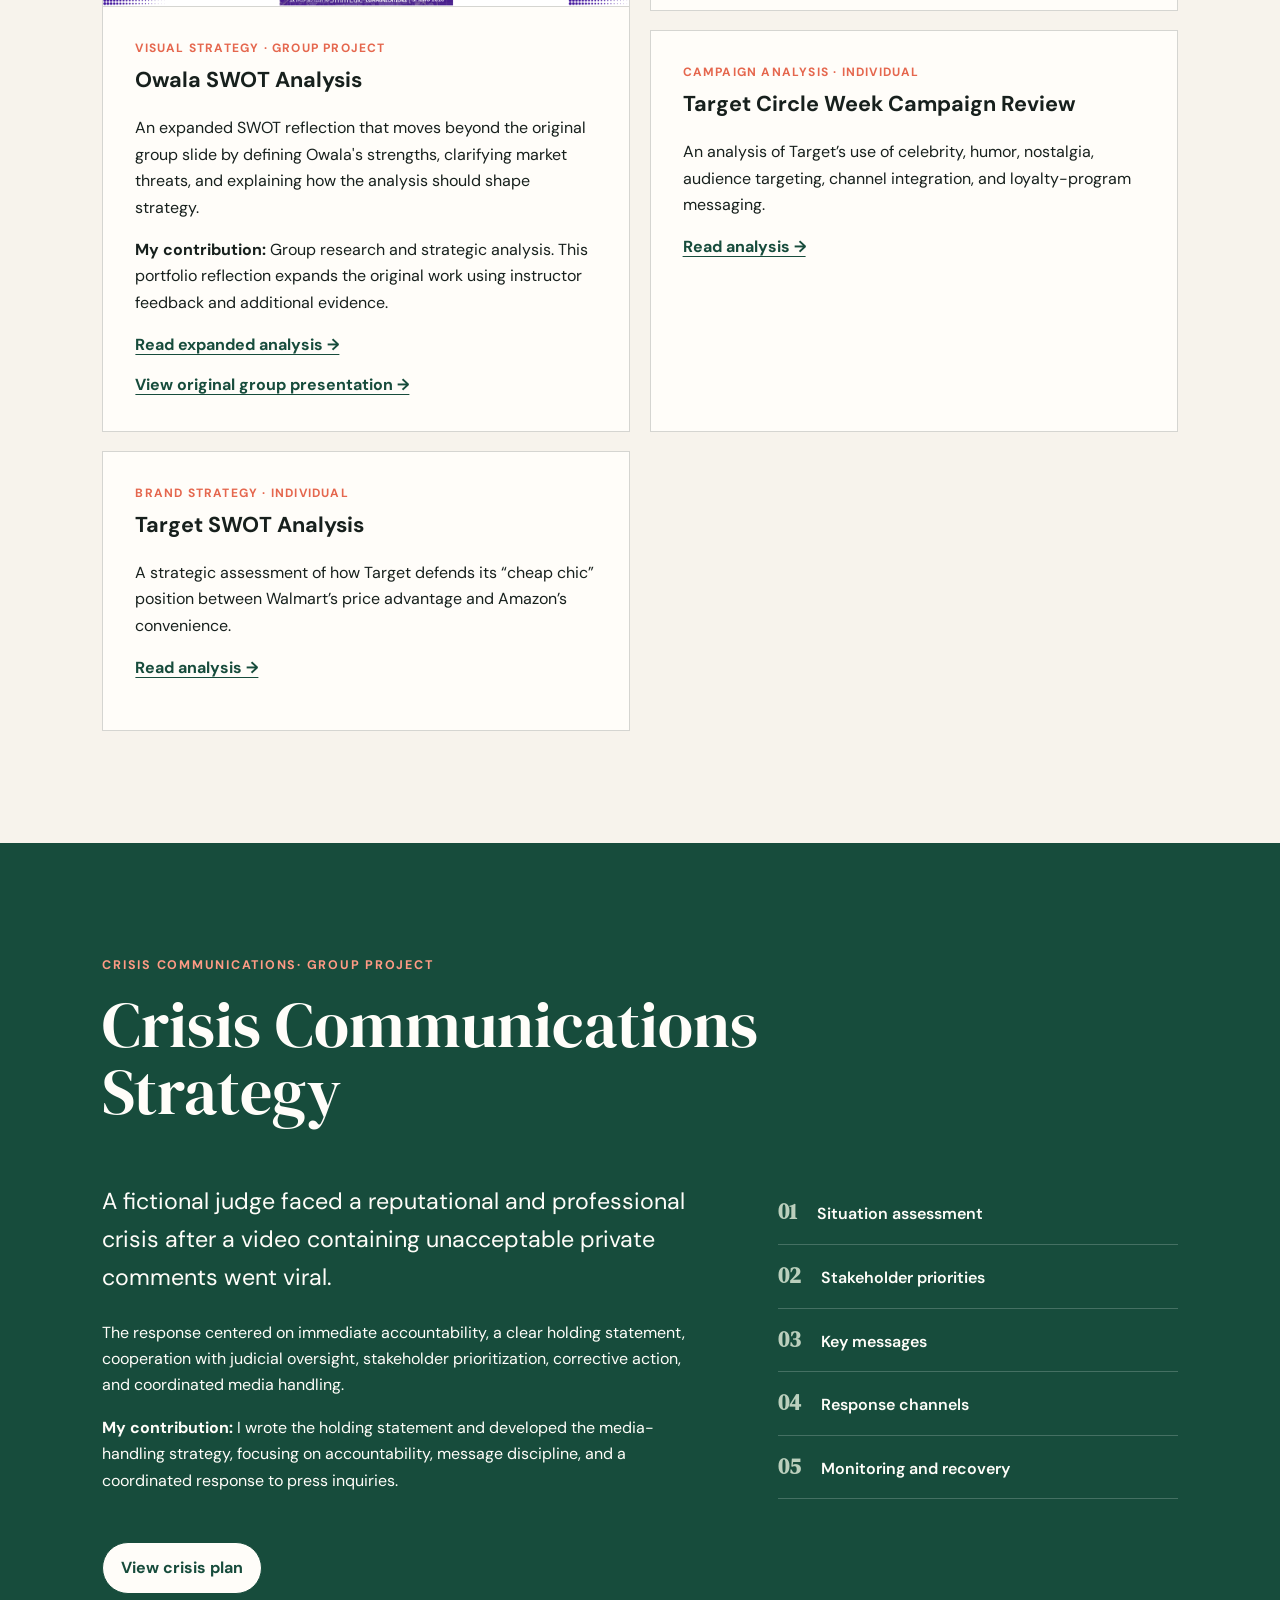
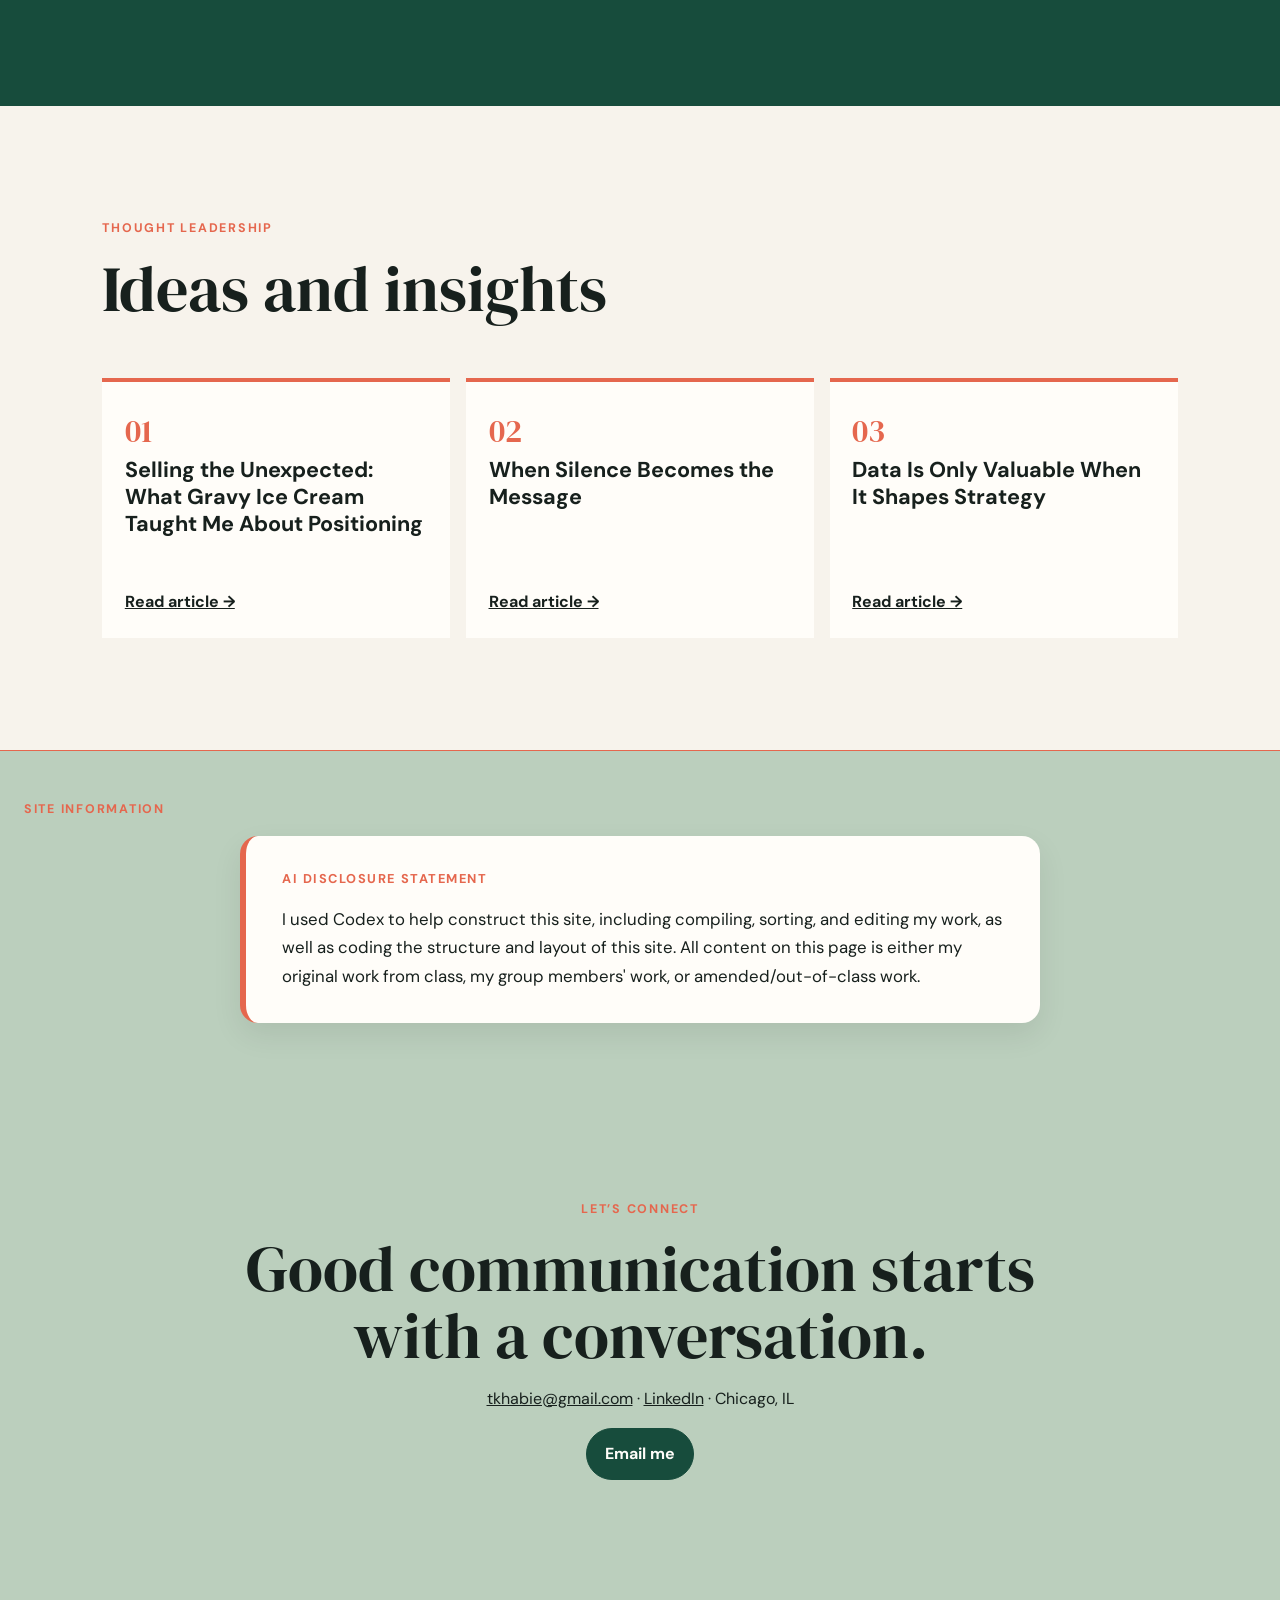
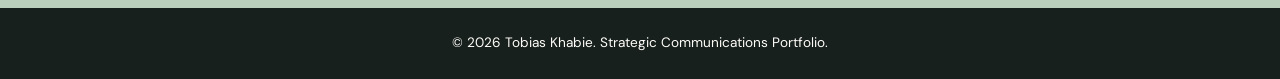
==== commit 9522c4fe: "Update index.html" ====
--- a/index.html
+++ b/index.html
@@ -356,9 +356,10 @@
       </section>
 
    <section class="disclosure-statement" id="AI">
+     <p class="eyebrow section-label">Site Information</p>
   <div class="disclosure-card">
     <p class="eyebrow">AI Disclosure Statement</p>
-    <p>
+     <p>
       I used Codex to help construct this site, including compiling, sorting,
       and editing my work, as well as coding the structure and layout of this
       site. All content on this page is either my original work from class, my group members' work,
--- a/styles.css
+++ b/styles.css
@@ -544,6 +544,37 @@
     font-weight: 700;
   }
 }
+.disclosure-statement {
+    padding: 3rem 1.5rem;
+    background: var(--sage);
+    border-top: 1px solid var(--coral);
+}
+
+.disclosure-card {
+    max-width: 800px;
+    margin: 0 auto;
+    padding: 2rem 2.25rem;
+    background: var(--white);
+    border-left: 6px solid var(--coral);
+    border-radius: 18px;
+    box-shadow: 0 12px 30px rgba(0, 0, 0, 0.08);
+}
+
+.disclosure-card .eyebrow {
+    margin-bottom: 1rem;
+    color: var(--coral);
+    font-size: 0.8rem;
+    font-weight: 700;
+    letter-spacing: 0.12em;
+    text-transform: uppercase;
+}
+
+.disclosure-card p:last-child {
+    margin: 0;
+    font-size: 1.05rem;
+    line-height: 1.7;
+    color: var(--link);
+}
 
 @media (max-width: 620px) {
   .section,
@@ -558,36 +589,7 @@
   .blog-grid {
     grid-template-columns: 1fr;
   }
-.disclosure-statement {
-  padding: 4rem 1.5rem;
-  background: #c7d8c8;
-}
-
-.disclosure-card {
-  max-width: 900px;
-  margin: 0 auto;
-  padding: 2rem 2.25rem;
-  background: #f7f1e8;
-  border-left: 5px solid #ff6b4a;
-  border-radius: 18px;
-  box-shadow: 0 12px 30px rgba(0, 0, 0, 0.08);
-}
-
-.disclosure-card .eyebrow {
-  margin-bottom: 1rem;
-  color: #ff6b4a;
-  font-size: 0.8rem;
-  font-weight: 700;
-  letter-spacing: 0.12em;
-  text-transform: uppercase;
-}
-
-.disclosure-card p:last-child {
-  margin: 0;
-  font-size: 1.05rem;
-  line-height: 1.7;
-  color: #1f2a24;
-}
+
   .case-study {
     gap: 0;
   }
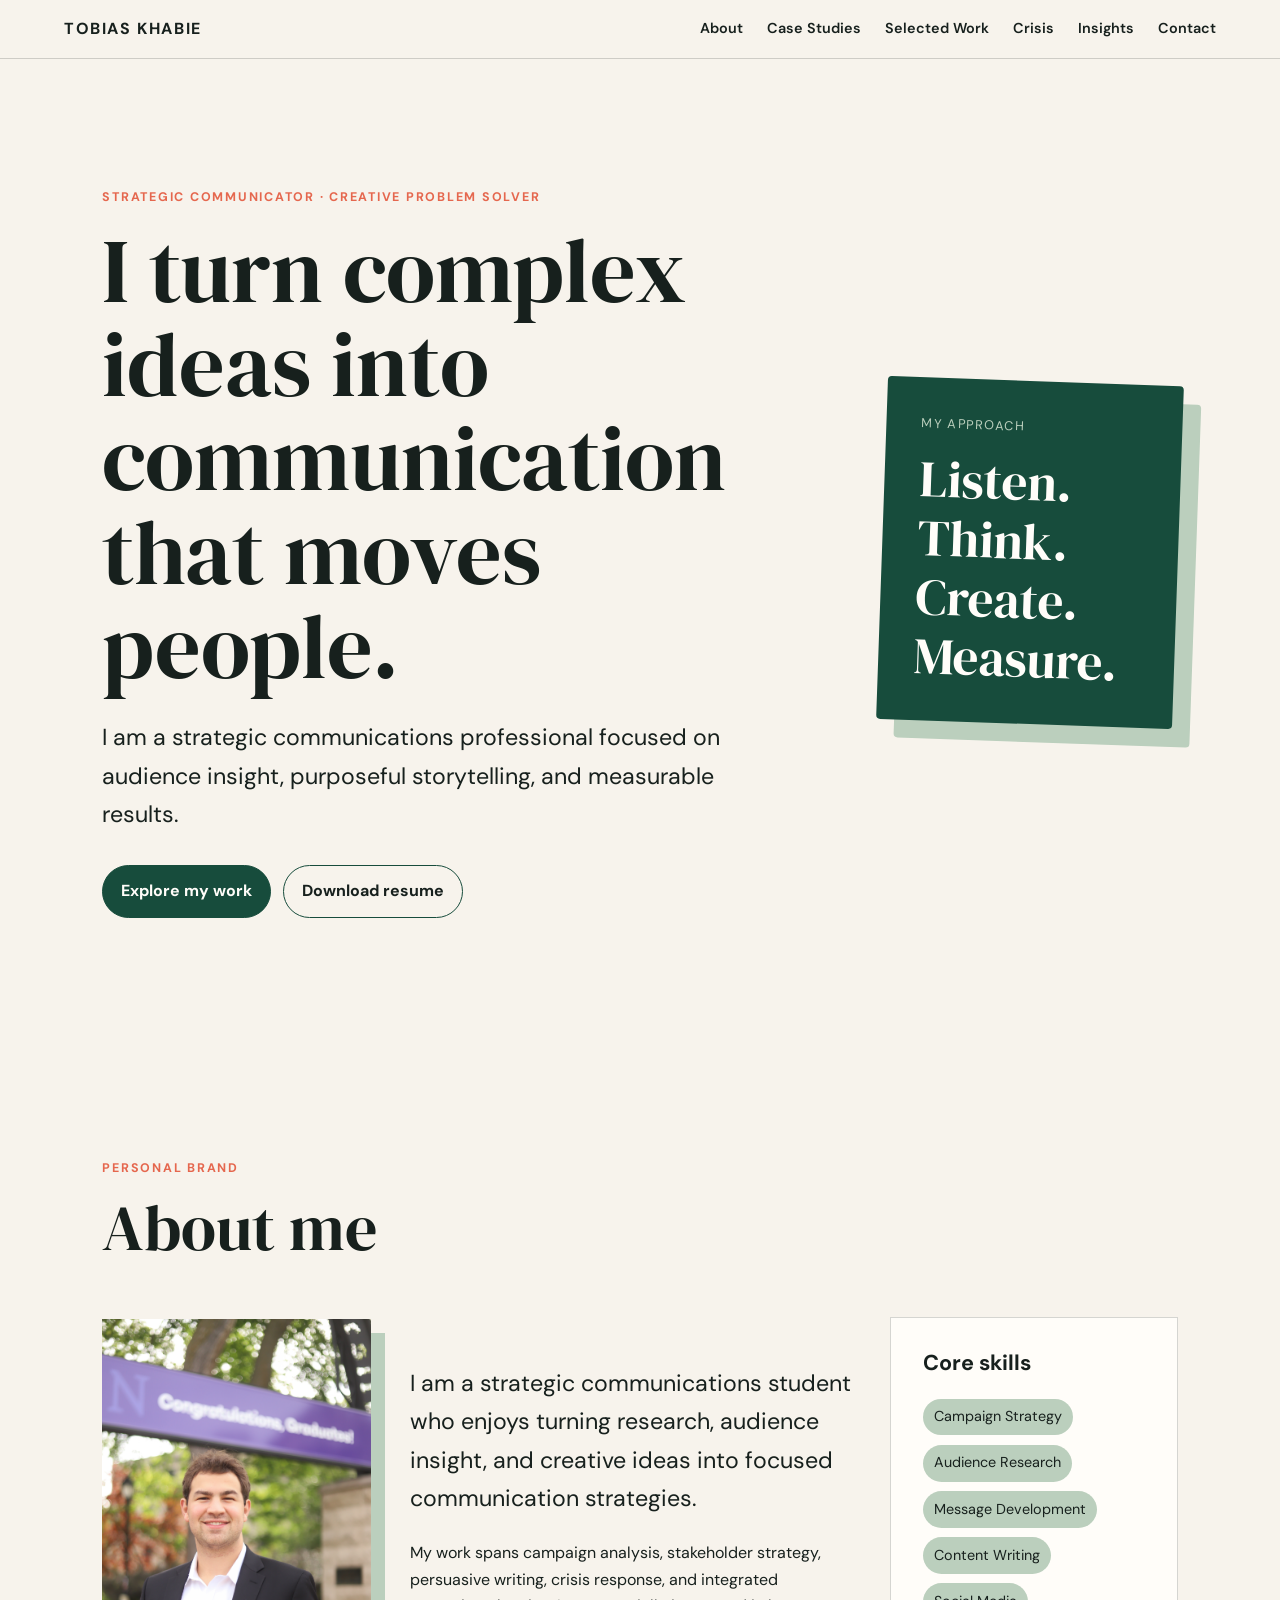
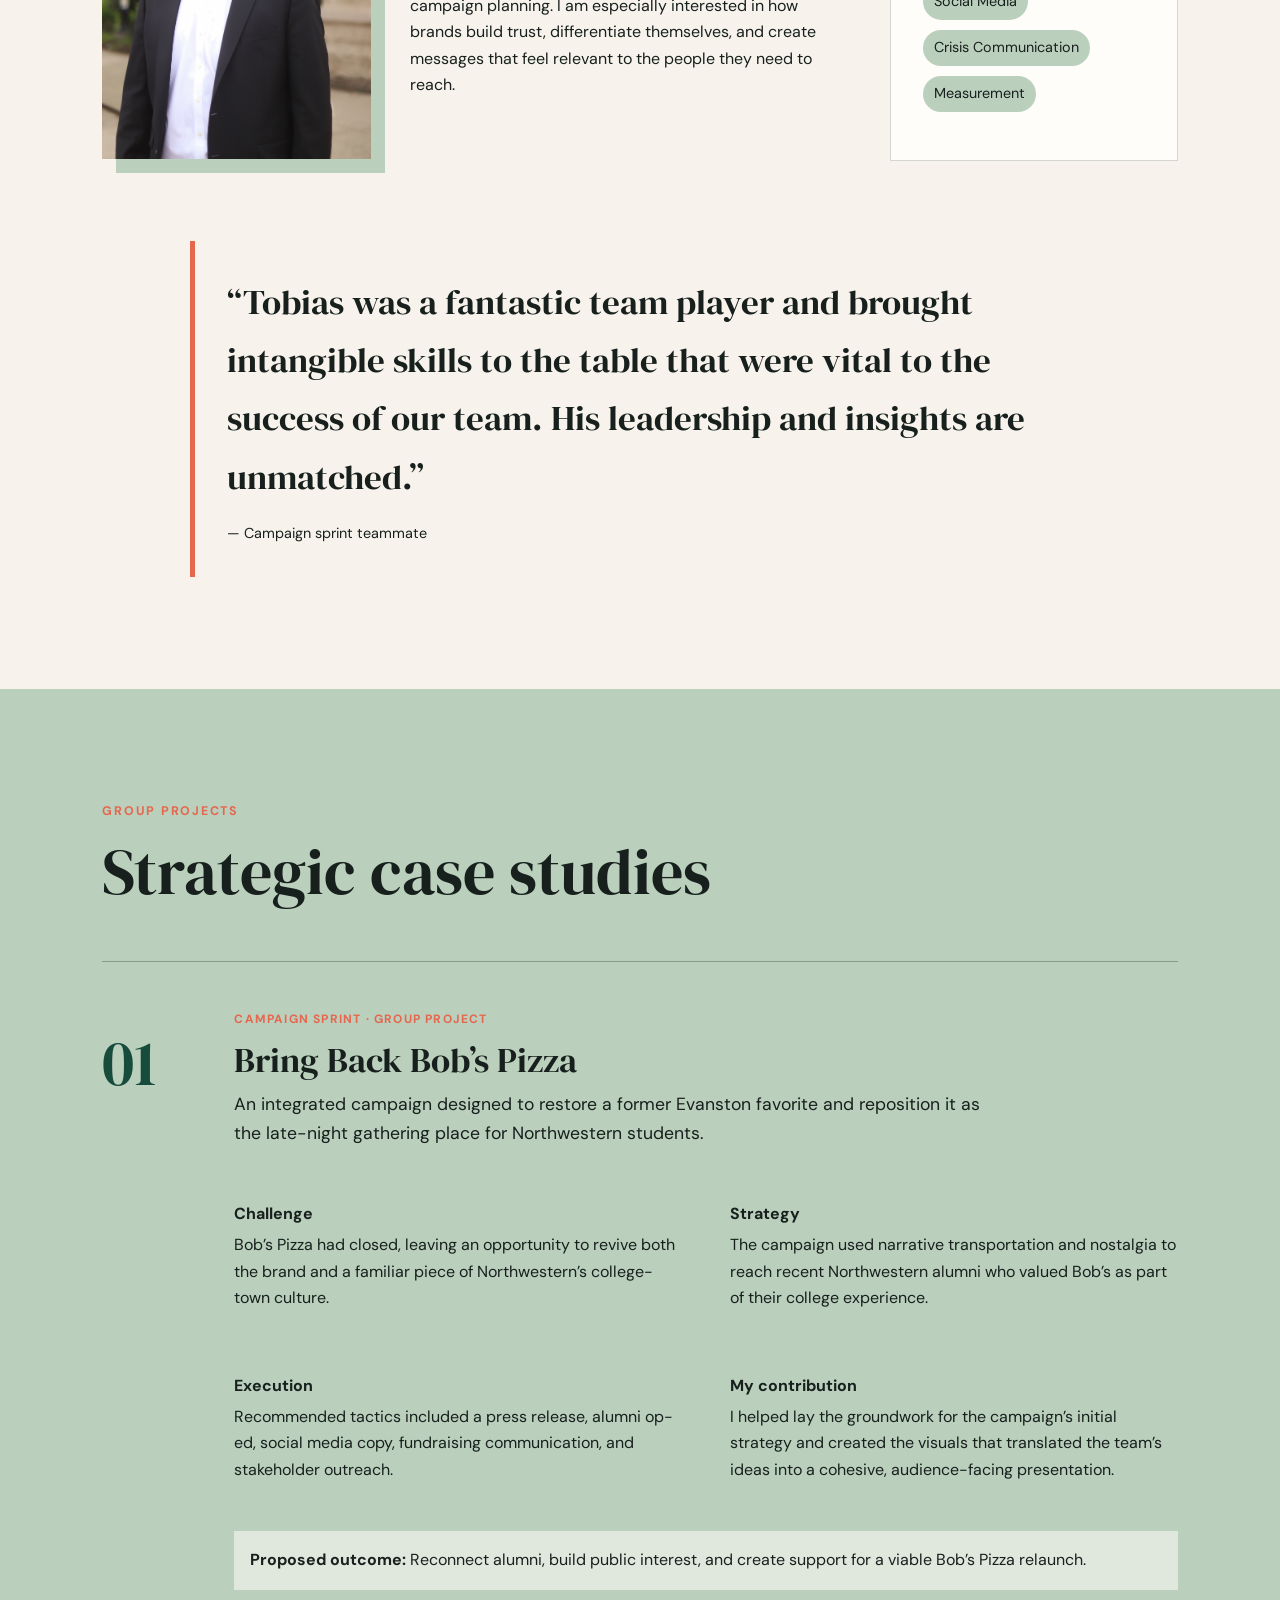
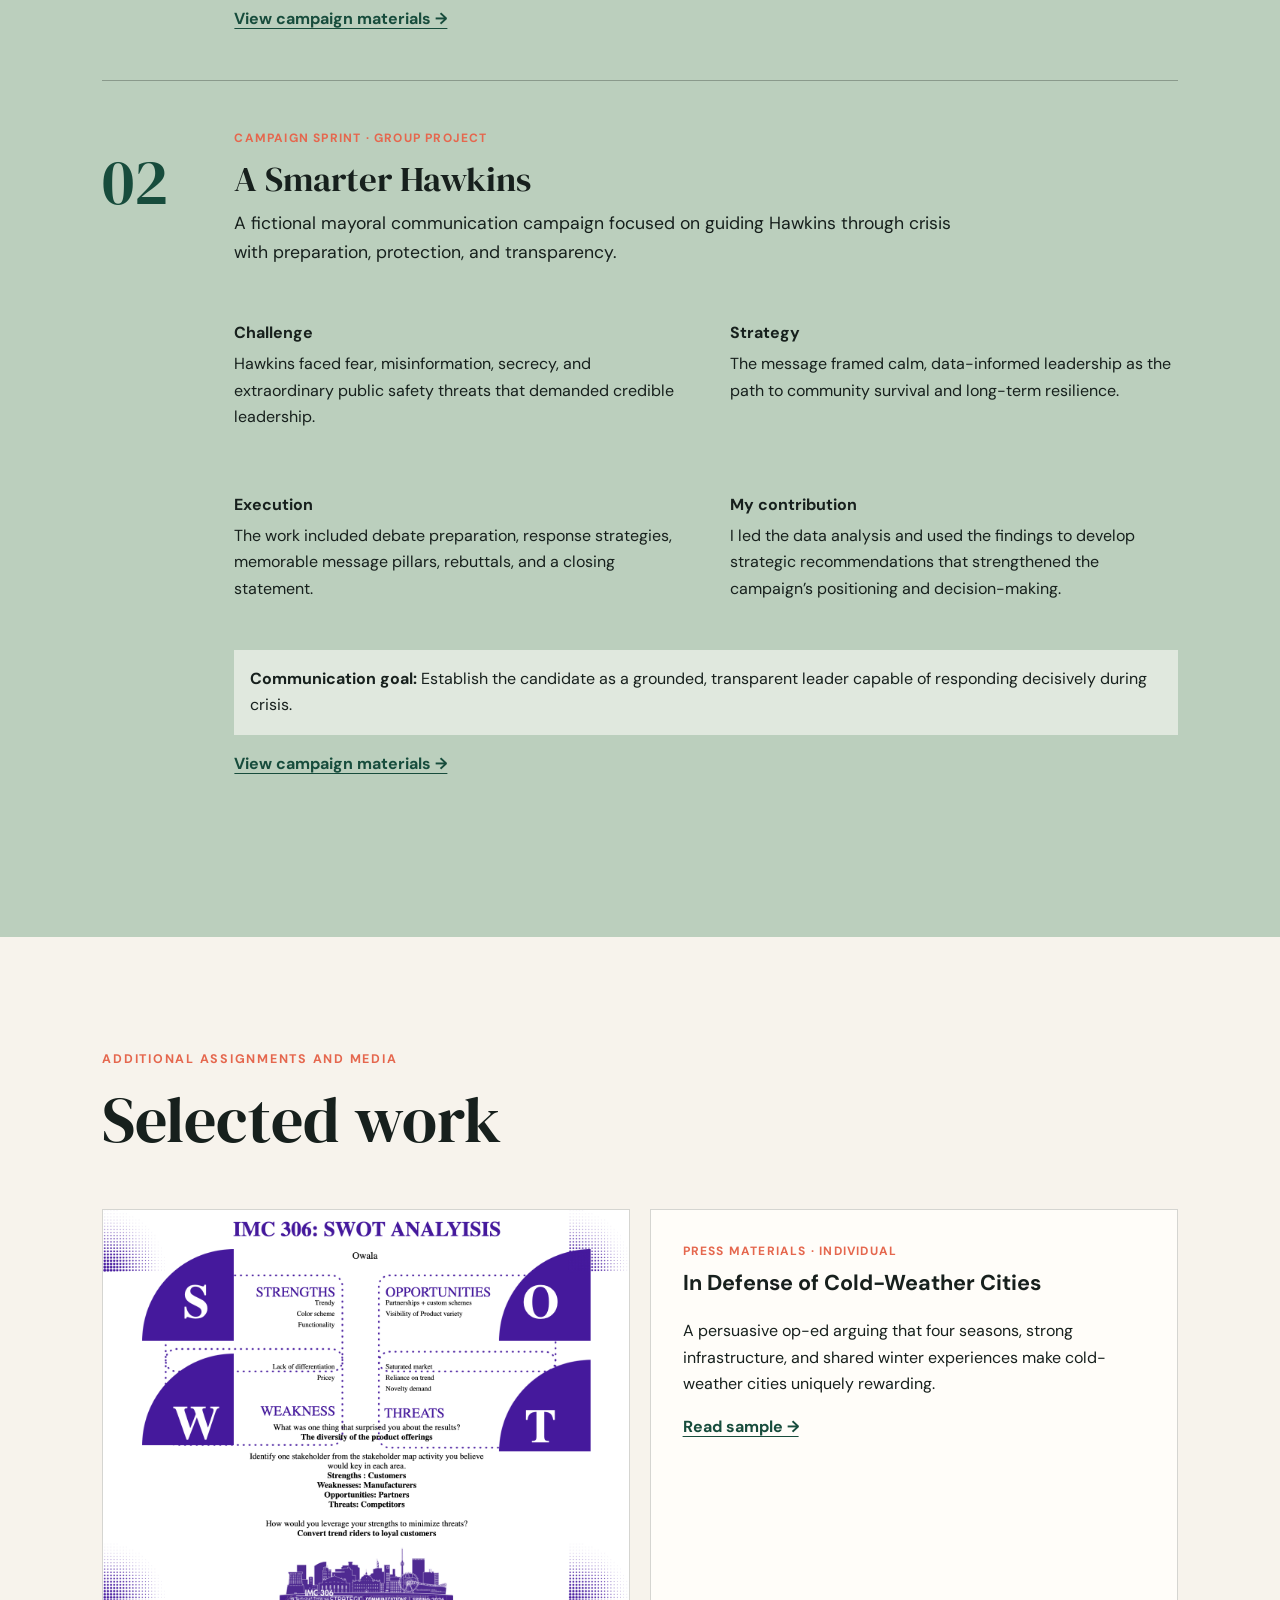
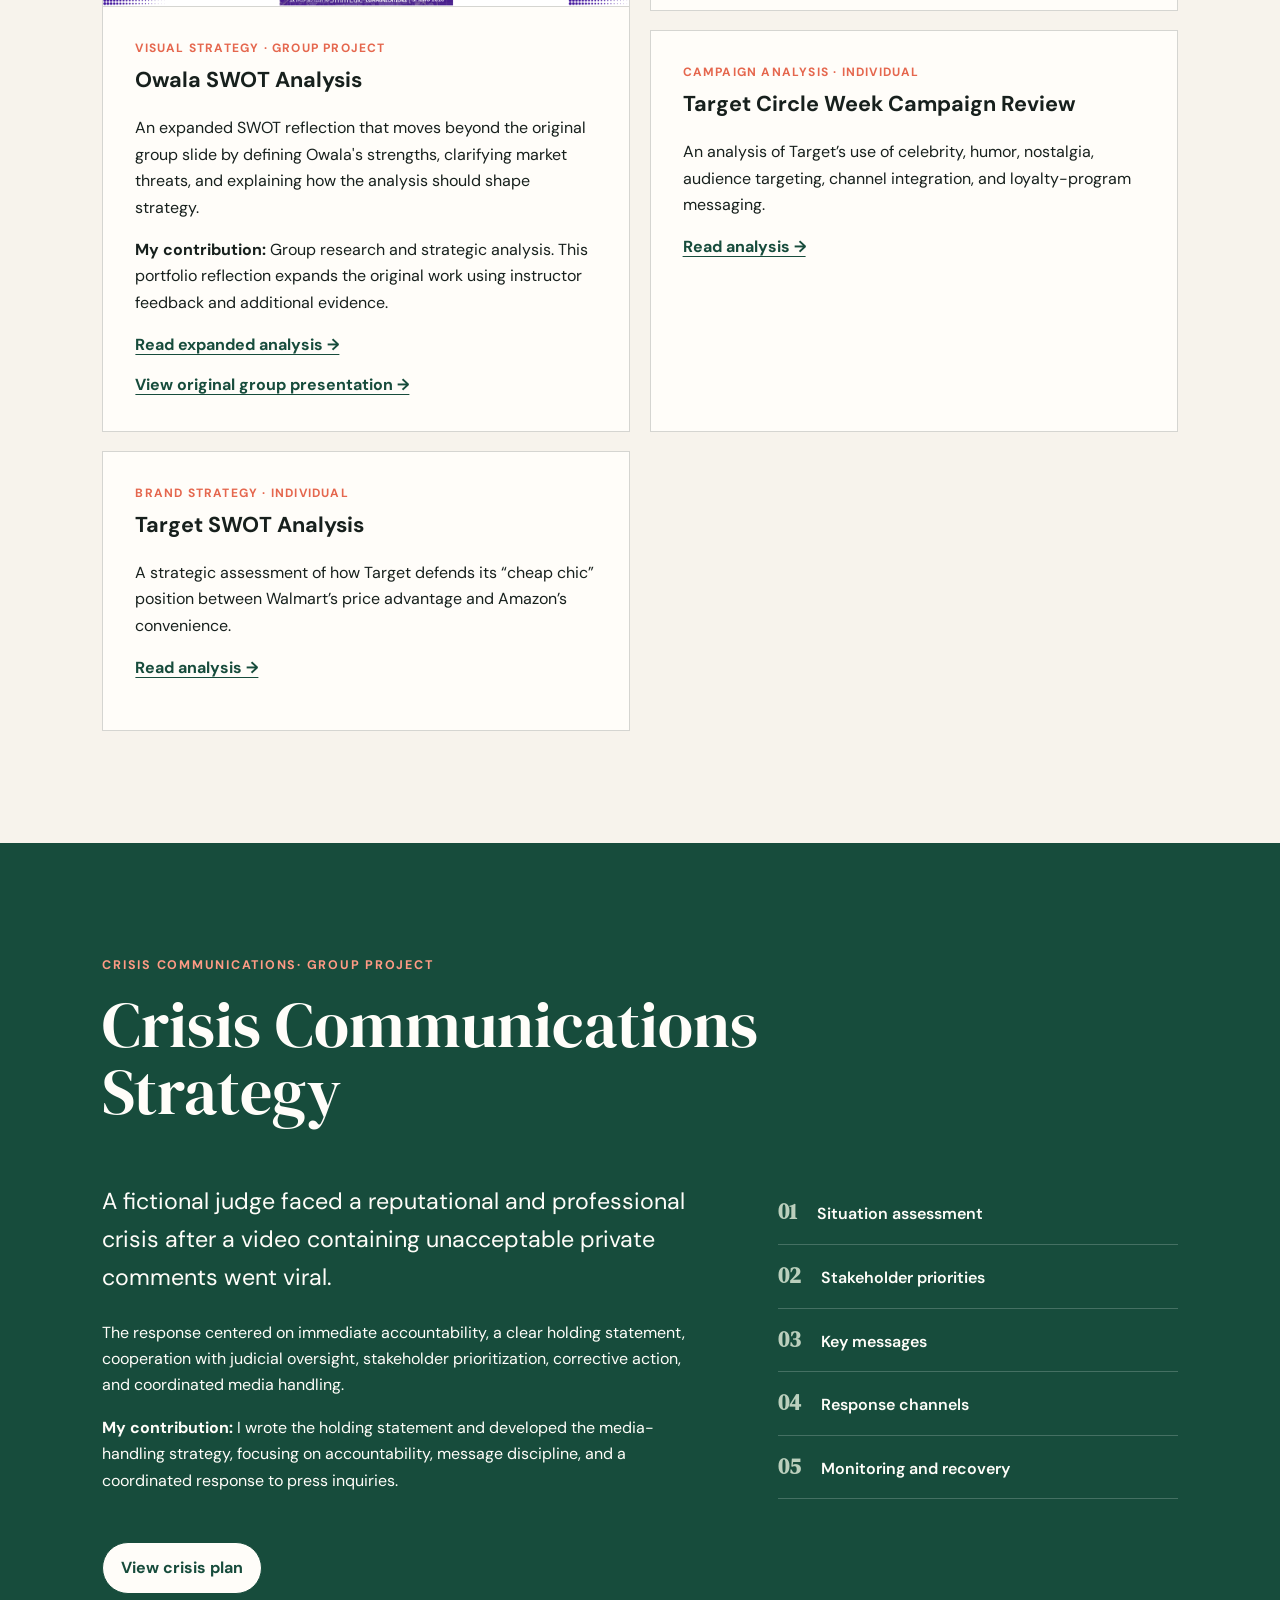
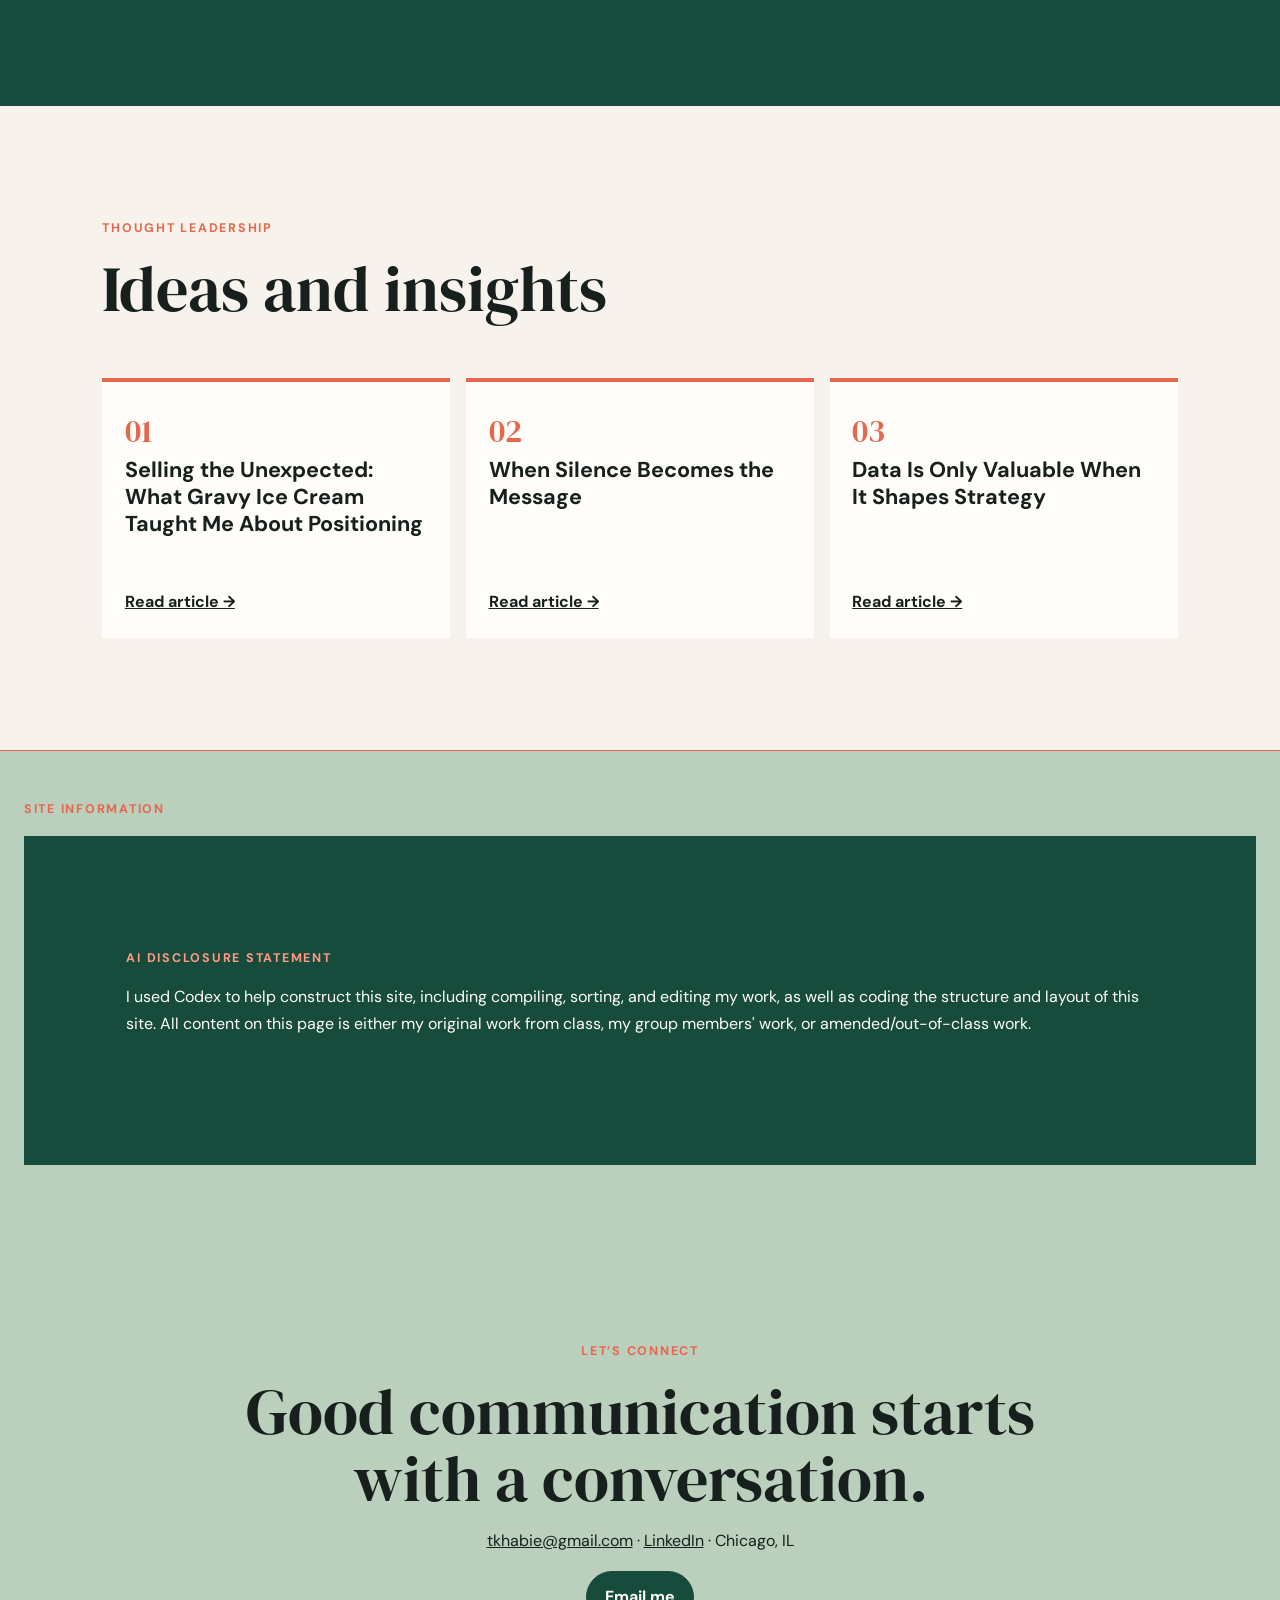
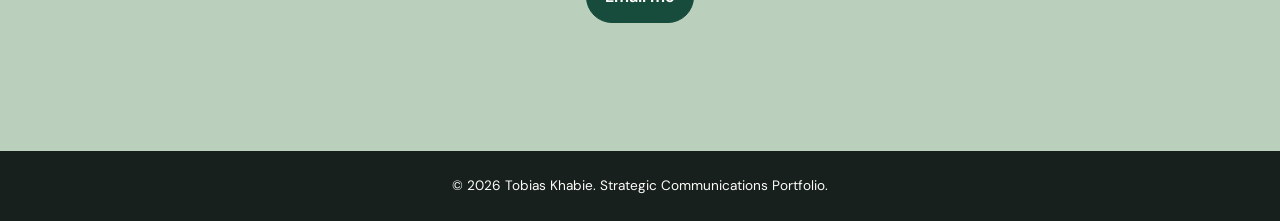
==== commit be9593d7: "Update index.html" ====
--- a/index.html
+++ b/index.html
@@ -357,7 +357,7 @@
 
    <section class="disclosure-statement" id="AI">
      <p class="eyebrow section-label">Site Information</p>
-  <div class="disclosure-card">
+  <div class="section dark">
     <p class="eyebrow">AI Disclosure Statement</p>
      <p>
       I used Codex to help construct this site, including compiling, sorting,
